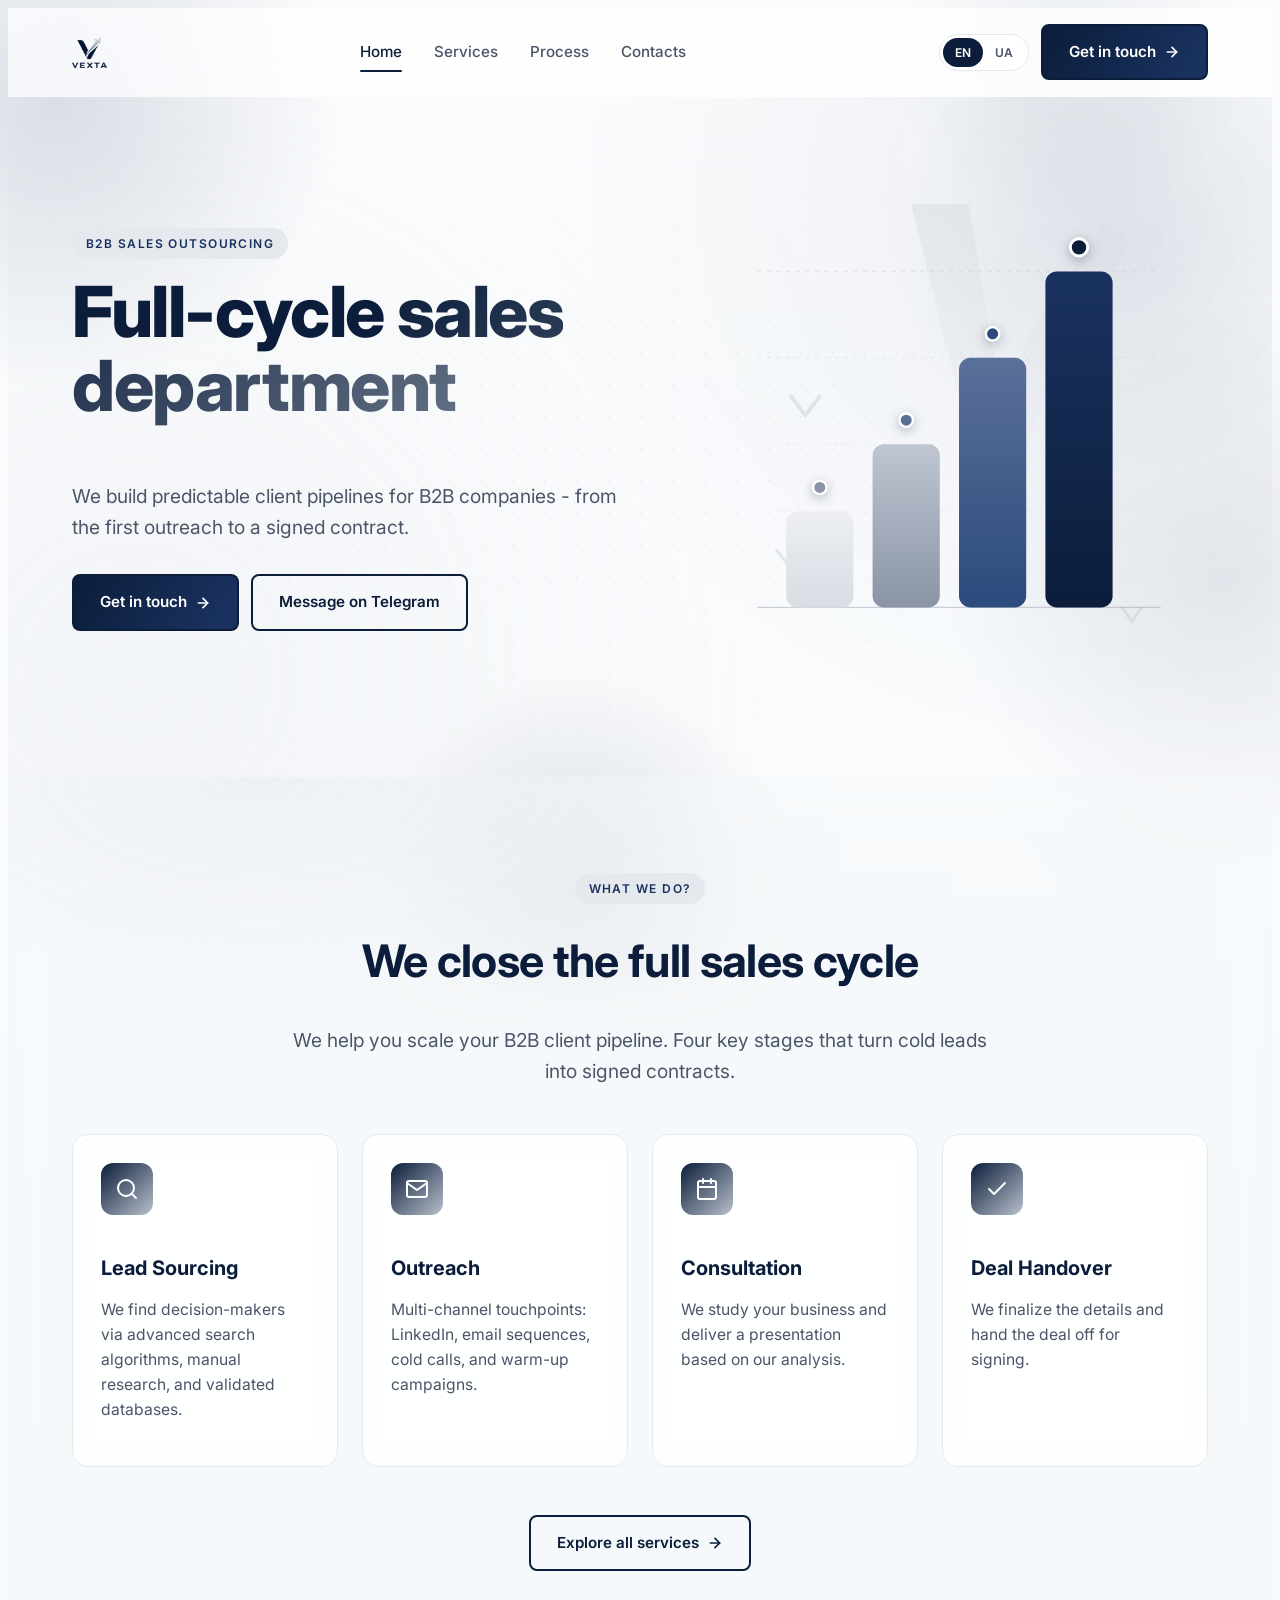
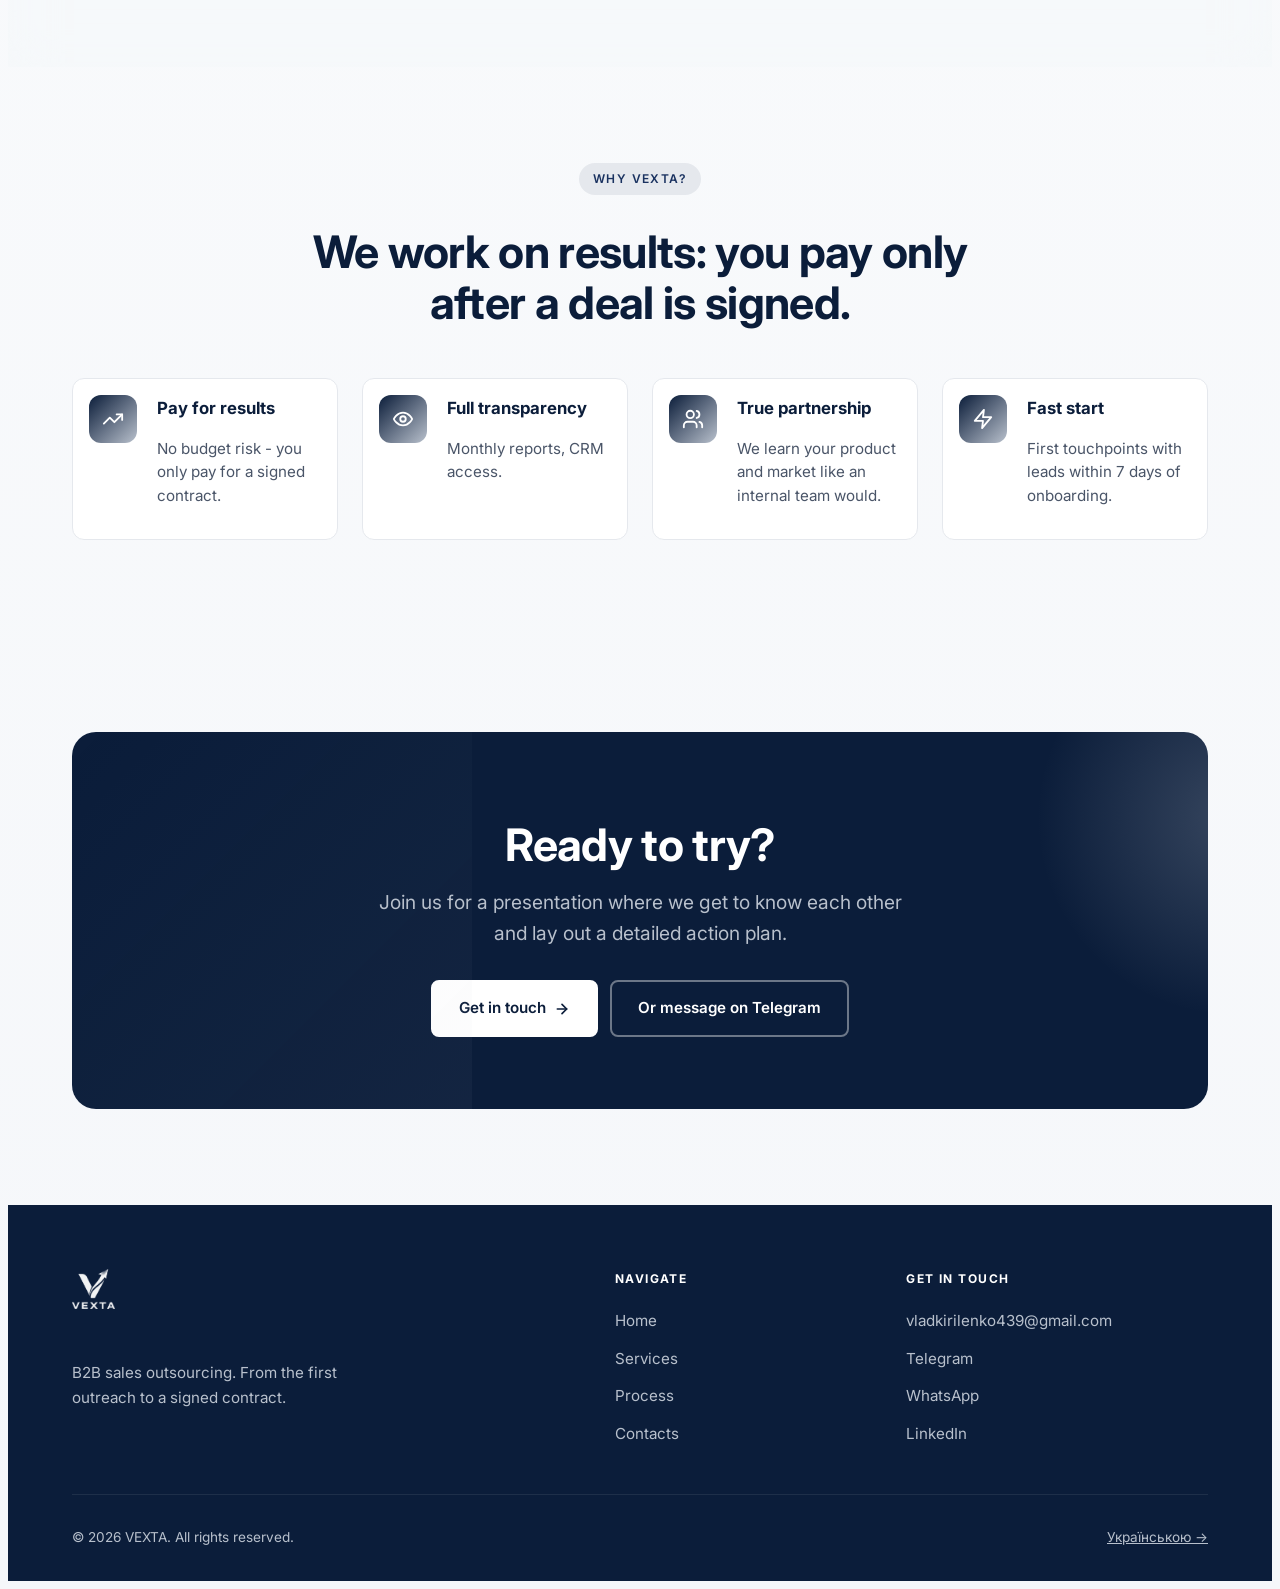
==== index.html @ 106bf2e6 "Add files via upload" ====
<!DOCTYPE html>
<html lang="en">
<head>
<meta charset="UTF-8">
<meta name="viewport" content="width=device-width, initial-scale=1.0">
<title>VEXTA - Full-cycle Sales Department. B2B Lead Generation & Closing.</title>
<meta name="description" content="Full-cycle B2B sales outsourcing: lead sourcing, outreach, closing. We build predictable client pipelines for growing companies.">
<meta name="theme-color" content="#0B1D3A">

<!-- Open Graph -->
<meta property="og:type" content="website">
<meta property="og:site_name" content="VEXTA">
<meta property="og:title" content="VEXTA - Full-cycle Sales Department.">
<meta property="og:description" content="Full-cycle B2B sales outsourcing: lead sourcing, outreach, closing. We build predictable client pipelines for growing companies.">
<meta property="og:url" content="https://vexta.site/">
<meta property="og:image" content="https://vexta.site/assets/images/og/og-home.png">
<meta property="og:locale" content="en_US">
<meta property="og:locale:alternate" content="uk_UA">

<!-- Twitter -->
<meta name="twitter:card" content="summary_large_image">
<meta name="twitter:title" content="VEXTA - Full-cycle Sales Department.">
<meta name="twitter:description" content="Full-cycle B2B sales outsourcing: lead sourcing, outreach, closing.">
<meta name="twitter:image" content="https://vexta.site/assets/images/og/og-home.png">

<!-- Hreflang -->
<link rel="alternate" hreflang="en" href="https://vexta.site/">
<link rel="alternate" hreflang="uk" href="https://vexta.site/ua/">
<link rel="alternate" hreflang="x-default" href="https://vexta.site/">
<link rel="canonical" href="https://vexta.site/">

<!-- Favicon -->
<link rel="icon" type="image/png" href="favicon.png">
<link rel="alternate icon" href="favicon.ico">

<!-- Fonts -->
<link rel="preconnect" href="https://fonts.googleapis.com">
<link rel="preconnect" href="https://fonts.gstatic.com" crossorigin>
<link href="https://fonts.googleapis.com/css2?family=Inter:wght@400;500;600;700;800&display=swap" rel="stylesheet">

<!-- Styles -->
<link rel="stylesheet" href="assets/css/styles.css">

<!-- JSON-LD Organization -->
<script type="application/ld+json">
{
  "@context": "https://schema.org",
  "@type": "Organization",
  "name": "VEXTA",
  "url": "https://vexta.site/",
  "logo": "https://vexta.site/assets/images/logo-400.png",
  "description": "B2B sales outsourcing agency handling the full sales cycle - from lead sourcing to closing.",
  "contactPoint": {
    "@type": "ContactPoint",
    "contactType": "sales",
    "email": "vladkirilenko439@gmail.com",
    "areaServed": "Worldwide",
    "availableLanguage": ["English", "Ukrainian"]
  }
}
</script>
</head>
<body>

<!-- ============ HEADER ============ -->
<header class="site-header">
  <div class="container header-inner">
    <a href="index.html" class="header-logo" aria-label="VEXTA - home">
      <img src="assets/images/logo-400.png" alt="VEXTA" class="site-logo" width="200" height="184">
    </a>

    <nav class="nav-desktop" aria-label="Primary">
      <a href="index.html" class="nav-link active">Home</a>
      <a href="services.html" class="nav-link">Services</a>
      <a href="process.html" class="nav-link">Process</a>
      <a href="contacts.html" class="nav-link">Contacts</a>
    </nav>

    <div class="header-actions">
      <div class="lang-switch" role="group" aria-label="Language">
        <a href="index.html" class="active" hreflang="en">EN</a>
        <a href="ua/index.html" hreflang="uk">UA</a>
      </div>
      <a href="contacts.html" class="btn btn-primary header-cta">
        Get in touch
        <svg width="16" height="16" viewBox="0 0 24 24" fill="none" stroke="currentColor" stroke-width="2.5" stroke-linecap="round" stroke-linejoin="round"><path d="M5 12h14"/><path d="m12 5 7 7-7 7"/></svg>
      </a>
      <button class="btn-menu" aria-label="Toggle menu" aria-expanded="false" aria-controls="mobile-nav">
        <svg width="20" height="20" viewBox="0 0 24 24" fill="none" stroke="currentColor" stroke-width="2.5" stroke-linecap="round" stroke-linejoin="round"><line x1="3" x2="21" y1="6" y2="6"/><line x1="3" x2="21" y1="12" y2="12"/><line x1="3" x2="21" y1="18" y2="18"/></svg>
      </button>
    </div>
  </div>
  <nav class="nav-mobile" id="mobile-nav" aria-label="Mobile">
    <a href="index.html">Home</a>
    <a href="services.html">Services</a>
    <a href="process.html">Process</a>
    <a href="contacts.html">Contacts</a>
    <a href="contacts.html" class="btn btn-primary">Get in touch</a>
  </nav>
</header>

<main>

<!-- ============ HERO ============ -->
<section class="hero">
  <div class="container hero-inner">
    <div class="hero-content fade-up">
      <span class="eyebrow">B2B Sales Outsourcing</span>
      <h1 class="h1" style="margin-top:1rem;">Full-cycle <span class="gradient-text">sales department</span></h1>
      <p class="lead" style="margin-top:1.25rem; max-width:560px;">
        We build predictable client pipelines for B2B companies - from the first outreach to a signed contract.
      </p>
      <div class="hero-buttons">
        <a href="contacts.html" class="btn btn-primary">
          Get in touch
          <svg width="16" height="16" viewBox="0 0 24 24" fill="none" stroke="currentColor" stroke-width="2.5" stroke-linecap="round" stroke-linejoin="round"><path d="M5 12h14"/><path d="m12 5 7 7-7 7"/></svg>
        </a>
        <a href="https://t.me/vlad_vexta" class="btn btn-secondary" target="_blank" rel="noopener">
          Message on Telegram
        </a>
      </div>
    </div>

    <div class="hero-visual fade-up" aria-hidden="true">
      <svg viewBox="0 0 500 500" xmlns="http://www.w3.org/2000/svg" class="hero-chart">
        <defs>
          <linearGradient id="bar1" x1="0" y1="0" x2="0" y2="1">
            <stop offset="0" stop-color="#EDEFF3"/>
            <stop offset="1" stop-color="#D8DCE3"/>
          </linearGradient>
          <linearGradient id="bar2" x1="0" y1="0" x2="0" y2="1">
            <stop offset="0" stop-color="#BFC6D2"/>
            <stop offset="1" stop-color="#8A94A6"/>
          </linearGradient>
          <linearGradient id="bar3" x1="0" y1="0" x2="0" y2="1">
            <stop offset="0" stop-color="#5A7099"/>
            <stop offset="1" stop-color="#2C4A7C"/>
          </linearGradient>
          <linearGradient id="bar4" x1="0" y1="0" x2="0" y2="1">
            <stop offset="0" stop-color="#1A3260"/>
            <stop offset="1" stop-color="#0B1D3A"/>
          </linearGradient>
          <linearGradient id="bgV" x1="0" y1="0" x2="0" y2="1">
            <stop offset="0" stop-color="#D8DCE3" stop-opacity="0.5"/>
            <stop offset="1" stop-color="#E5E8ED" stop-opacity="0.05"/>
          </linearGradient>
        </defs>

        <!-- Subtle huge V watermark in background -->
        <path class="hero-bg-v"
              d="M 200,20 L 260,20 L 310,320 L 280,340 Z
                 M 280,340 L 310,320 L 350,180 L 320,160 Z
                 M 320,160 L 350,180 L 430,60 L 400,40 Z"
              fill="url(#bgV)"/>

        <!-- Floating small V chevrons -->
        <g class="hero-chevrons">
          <path class="hc" d="M75 220 L90 240 L105 220" stroke="#B8C0CC" stroke-width="4" fill="none" stroke-linecap="round" stroke-linejoin="round" opacity="0.35"/>
          <path class="hc" d="M60 380 L75 400 L90 380" stroke="#B8C0CC" stroke-width="3" fill="none" stroke-linecap="round" stroke-linejoin="round" opacity="0.3"/>
          <path class="hc" d="M420 440 L430 455 L440 440" stroke="#B8C0CC" stroke-width="3" fill="none" stroke-linecap="round" stroke-linejoin="round" opacity="0.3"/>
        </g>

        <!-- Faint horizontal grid lines (professional chart feel) -->
        <g class="chart-grid">
          <line class="grid-line g-1" x1="40" y1="90"  x2="460" y2="90"  stroke="#B8C0CC" stroke-width="1" stroke-dasharray="4 6" opacity="0.35"/>
          <line class="grid-line g-2" x1="40" y1="180" x2="460" y2="180" stroke="#B8C0CC" stroke-width="1" stroke-dasharray="4 6" opacity="0.28"/>
          <line class="grid-line g-3" x1="40" y1="270" x2="460" y2="270" stroke="#B8C0CC" stroke-width="1" stroke-dasharray="4 6" opacity="0.22"/>
          <line class="grid-line g-4" x1="40" y1="340" x2="460" y2="340" stroke="#B8C0CC" stroke-width="1" stroke-dasharray="4 6" opacity="0.18"/>
          <line class="grid-line g-5" x1="40" y1="440" x2="460" y2="440" stroke="#8A94A6" stroke-width="1.5" opacity="0.4"/>
        </g>

        <!-- Bars: gradient light→dark, staircase animation -->
        <g class="hero-bars">
          <rect class="bar bar-1" x="70"  y="340" width="70" height="100" rx="12" fill="url(#bar1)"/>
          <rect class="bar bar-2" x="160" y="270" width="70" height="170" rx="12" fill="url(#bar2)"/>
          <rect class="bar bar-3" x="250" y="180" width="70" height="260" rx="12" fill="url(#bar3)"/>
          <rect class="bar bar-4" x="340" y="90"  width="70" height="350" rx="12" fill="url(#bar4)"/>
        </g>

        <!-- Data point dots floating above each bar -->
        <g class="chart-dots">
          <circle class="chart-dot dot-1" cx="105" cy="315" r="7" fill="#8A94A6" stroke="#FFFFFF" stroke-width="2.5"/>
          <circle class="chart-dot dot-2" cx="195" cy="245" r="7" fill="#5A7099" stroke="#FFFFFF" stroke-width="2.5"/>
          <circle class="chart-dot dot-3" cx="285" cy="155" r="7" fill="#2C4A7C" stroke="#FFFFFF" stroke-width="2.5"/>
          <circle class="chart-dot dot-4" cx="375" cy="65"  r="9" fill="#0B1D3A" stroke="#FFFFFF" stroke-width="3"/>
        </g>

        <!-- Sparkle particles continuously rising from around the peak -->
        <g class="chart-sparkles">
          <circle class="sparkle sp-1" cx="335" cy="80" r="2.5" fill="#0B1D3A"/>
          <circle class="sparkle sp-2" cx="410" cy="75" r="2"   fill="#8A94A6"/>
          <circle class="sparkle sp-3" cx="360" cy="90" r="3"   fill="#2C4A7C"/>
          <circle class="sparkle sp-4" cx="395" cy="85" r="2.5" fill="#1A3260"/>
          <circle class="sparkle sp-5" cx="425" cy="95" r="2"   fill="#5A7099"/>
        </g>
      </svg>
    </div>
  </div>
</section>

<!-- ============ WHAT WE DO ============ -->
<section class="section section-bg-gray" id="services">
  <div class="floating-v-set" aria-hidden="true">
    <span class="fv"><svg viewBox="0 0 24 24" fill="none" stroke="currentColor" stroke-width="2.2" stroke-linecap="round" stroke-linejoin="round"><path d="M6 9l6 6 6-6"/></svg></span>
    <span class="fv"><svg viewBox="0 0 24 24" fill="none" stroke="currentColor" stroke-width="2.2" stroke-linecap="round" stroke-linejoin="round"><path d="M6 9l6 6 6-6"/></svg></span>
    <span class="fv"><svg viewBox="0 0 24 24" fill="none" stroke="currentColor" stroke-width="2.2" stroke-linecap="round" stroke-linejoin="round"><path d="M6 9l6 6 6-6"/></svg></span>
    <span class="fv"><svg viewBox="0 0 24 24" fill="none" stroke="currentColor" stroke-width="2.2" stroke-linecap="round" stroke-linejoin="round"><path d="M6 9l6 6 6-6"/></svg></span>
    <span class="fv"><svg viewBox="0 0 24 24" fill="none" stroke="currentColor" stroke-width="2.2" stroke-linecap="round" stroke-linejoin="round"><path d="M6 9l6 6 6-6"/></svg></span>
  </div>
    <div class="container">
    <div class="section-head fade-up">
      <span class="eyebrow">What we do?</span>
      <h2 class="h2" style="margin-top:1rem;">We close the full sales cycle</h2>
      <p class="lead">We help you scale your B2B client pipeline. Four key stages that turn cold leads into signed contracts.</p>
    </div>

    <div class="grid grid-4">
      <div class="card fade-up">
        <div class="card-icon">
          <svg viewBox="0 0 24 24" fill="none" stroke="currentColor" stroke-width="2" stroke-linecap="round" stroke-linejoin="round"><circle cx="11" cy="11" r="8"/><path d="m21 21-4.3-4.3"/></svg>
        </div>
        <h3 class="card-title">Lead Sourcing</h3>
        <p class="card-body">We find decision-makers via advanced search algorithms, manual research, and validated databases.</p>
      </div>
      <div class="card fade-up">
        <div class="card-icon">
          <svg viewBox="0 0 24 24" fill="none" stroke="currentColor" stroke-width="2" stroke-linecap="round" stroke-linejoin="round"><path d="M4 4h16c1.1 0 2 .9 2 2v12c0 1.1-.9 2-2 2H4c-1.1 0-2-.9-2-2V6c0-1.1.9-2 2-2z"/><polyline points="22,6 12,13 2,6"/></svg>
        </div>
        <h3 class="card-title">Outreach</h3>
        <p class="card-body">Multi-channel touchpoints: LinkedIn, email sequences, cold calls, and warm-up campaigns.</p>
      </div>
      <div class="card fade-up">
        <div class="card-icon">
          <svg viewBox="0 0 24 24" fill="none" stroke="currentColor" stroke-width="2" stroke-linecap="round" stroke-linejoin="round"><path d="M8 2v4"/><path d="M16 2v4"/><rect width="18" height="18" x="3" y="4" rx="2"/><path d="M3 10h18"/></svg>
        </div>
        <h3 class="card-title">Consultation</h3>
        <p class="card-body">We study your business and deliver a presentation based on our analysis.</p>
      </div>
      <div class="card fade-up">
        <div class="card-icon">
          <svg viewBox="0 0 24 24" fill="none" stroke="currentColor" stroke-width="2" stroke-linecap="round" stroke-linejoin="round"><path d="M20 6 9 17l-5-5"/></svg>
        </div>
        <h3 class="card-title">Deal Handover</h3>
        <p class="card-body">We finalize the details and hand the deal off for signing.</p>
      </div>
    </div>

    <div style="text-align:center; margin-top:3rem;" class="fade-up">
      <a href="services.html" class="btn btn-secondary">
        Explore all services
        <svg width="16" height="16" viewBox="0 0 24 24" fill="none" stroke="currentColor" stroke-width="2.5" stroke-linecap="round" stroke-linejoin="round"><path d="M5 12h14"/><path d="m12 5 7 7-7 7"/></svg>
      </a>
    </div>
  </div>
</section>

<!-- ============ WHY VEXTA ============ -->
<section class="section">
    <div class="container">
    <div class="section-head fade-up">
      <span class="eyebrow">Why VEXTA?</span>
      <h2 class="h2" style="margin-top:1rem;">We work on results: you pay only after a deal is signed.</h2>
    </div>

    <div class="grid grid-4">
      <div class="value-item fade-up">
        <div class="value-icon">
          <svg viewBox="0 0 24 24" fill="none" stroke="currentColor" stroke-width="2" stroke-linecap="round" stroke-linejoin="round"><polyline points="22 7 13.5 15.5 8.5 10.5 2 17"/><polyline points="16 7 22 7 22 13"/></svg>
        </div>
        <div>
          <div class="value-title">Pay for results</div>
          <p class="value-body">No budget risk - you only pay for a signed contract.</p>
        </div>
      </div>
      <div class="value-item fade-up">
        <div class="value-icon">
          <svg viewBox="0 0 24 24" fill="none" stroke="currentColor" stroke-width="2" stroke-linecap="round" stroke-linejoin="round"><path d="M2 12s3-7 10-7 10 7 10 7-3 7-10 7-10-7-10-7Z"/><circle cx="12" cy="12" r="3"/></svg>
        </div>
        <div>
          <div class="value-title">Full transparency</div>
          <p class="value-body">Monthly reports, CRM access.</p>
        </div>
      </div>
      <div class="value-item fade-up">
        <div class="value-icon">
          <svg viewBox="0 0 24 24" fill="none" stroke="currentColor" stroke-width="2" stroke-linecap="round" stroke-linejoin="round"><path d="M16 21v-2a4 4 0 0 0-4-4H6a4 4 0 0 0-4 4v2"/><circle cx="9" cy="7" r="4"/><path d="M22 21v-2a4 4 0 0 0-3-3.87"/><path d="M16 3.13a4 4 0 0 1 0 7.75"/></svg>
        </div>
        <div>
          <div class="value-title">True partnership</div>
          <p class="value-body">We learn your product and market like an internal team would.</p>
        </div>
      </div>
      <div class="value-item fade-up">
        <div class="value-icon">
          <svg viewBox="0 0 24 24" fill="none" stroke="currentColor" stroke-width="2" stroke-linecap="round" stroke-linejoin="round"><polygon points="13 2 3 14 12 14 11 22 21 10 12 10 13 2"/></svg>
        </div>
        <div>
          <div class="value-title">Fast start</div>
          <p class="value-body">First touchpoints with leads within 7 days of onboarding.</p>
        </div>
      </div>
    </div>
  </div>
</section>

<!-- ============ TESTIMONIALS (hidden until real ones) ============ -->
<!-- TODO: add real testimonials -->
<section class="section" data-hidden="true">
  <div class="container">
    <div class="section-head fade-up">
      <span class="eyebrow">Testimonials</span>
      <h2 class="h2" style="margin-top:1rem;">What our clients say.</h2>
    </div>
    <div class="grid grid-3">
      <div class="testimonial-card fade-up">
        <p class="testimonial-quote">"Placeholder testimonial 1."</p>
        <div class="testimonial-author">
          <div class="testimonial-avatar">CJ</div>
          <div>
            <div class="testimonial-name">Client Name</div>
            <div class="testimonial-role">Role, Company</div>
          </div>
        </div>
      </div>
      <div class="testimonial-card fade-up">
        <p class="testimonial-quote">"Placeholder testimonial 2."</p>
        <div class="testimonial-author">
          <div class="testimonial-avatar">CN</div>
          <div>
            <div class="testimonial-name">Client Name</div>
            <div class="testimonial-role">Role, Company</div>
          </div>
        </div>
      </div>
      <div class="testimonial-card fade-up">
        <p class="testimonial-quote">"Placeholder testimonial 3."</p>
        <div class="testimonial-author">
          <div class="testimonial-avatar">CL</div>
          <div>
            <div class="testimonial-name">Client Name</div>
            <div class="testimonial-role">Role, Company</div>
          </div>
        </div>
      </div>
    </div>
  </div>
</section>

<!-- ============ FINAL CTA ============ -->
<section class="section" id="contact">
  <div class="container">
    <div class="final-cta fade-up">
      <h2 class="h2" style="margin-top:1rem;">Ready to try?</h2>
      <p class="lead">Join us for a presentation where we get to know each other and lay out a detailed action plan.</p>
      <div class="final-cta-buttons">
        <a href="contacts.html" class="btn btn-light">
          Get in touch
          <svg width="16" height="16" viewBox="0 0 24 24" fill="none" stroke="currentColor" stroke-width="2.5" stroke-linecap="round" stroke-linejoin="round"><path d="M5 12h14"/><path d="m12 5 7 7-7 7"/></svg>
        </a>
        <a href="https://t.me/vlad_vexta" class="btn btn-outline-light" target="_blank" rel="noopener">
          Or message on Telegram
        </a>
      </div>
    </div>
  </div>
</section>

</main>

<!-- ============ FOOTER ============ -->
<footer class="site-footer">
  <div class="container">
    <div class="footer-grid">
      <div>
        <a href="index.html" class="footer-logo" aria-label="VEXTA">
          <img src="assets/images/logo-400.png" alt="VEXTA" class="site-logo site-logo-light" width="200" height="184">
        </a>
        <p class="footer-tagline">B2B sales outsourcing. From the first outreach to a signed contract.</p>
      </div>
      <div>
        <div class="footer-title">Navigate</div>
        <ul class="footer-nav">
          <li><a href="index.html">Home</a></li>
          <li><a href="services.html">Services</a></li>
          <li><a href="process.html">Process</a></li>
          <li><a href="contacts.html">Contacts</a></li>
        </ul>
      </div>
      <div>
        <div class="footer-title">Get in touch</div>
        <ul class="footer-nav">
          <li><a href="mailto:vladkirilenko439@gmail.com">vladkirilenko439@gmail.com</a></li>
          <li><a href="https://t.me/vlad_vexta" target="_blank" rel="noopener">Telegram</a></li>
          <li><a href="https://wa.me/380971108394" target="_blank" rel="noopener">WhatsApp</a></li>
          <li><a href="https://linkedin.com/company/vexta-b2b" target="_blank" rel="noopener">LinkedIn</a></li>
        </ul>
      </div>
    </div>
    <div class="footer-bottom">
      <div>© <span data-year>2026</span> VEXTA. All rights reserved.</div>
      <div><a href="ua/index.html" style="color:inherit;">Українською →</a></div>
    </div>
  </div>
</footer>

<script src="assets/js/main.js" defer></script>
</body>
</html>
---- assets/css/styles.css ----
/* =========================================================
   VEXTA · Design System
   ========================================================= */

:root {
  --color-navy-900: #0B1D3A;
  --color-navy-700: #1A3260;
  --color-navy-500: #2C4A7C;
  --color-silver-400: #B8C0CC;
  --color-silver-200: #E5E8ED;
  --color-white: #FFFFFF;
  --color-black: #0A0A0A;
  --color-gray-600: #4A5568;
  --color-gray-500: #718096;
  --color-gray-100: #F5F7FA;
  --color-gray-50:  #FAFBFC;

  --gradient-accent: linear-gradient(135deg, #0B1D3A 0%, #B8C0CC 100%);
  --gradient-hero:   radial-gradient(circle at 80% 20%, rgba(184,192,204,0.35) 0%, rgba(11,29,58,0) 55%),
                     radial-gradient(circle at 10% 90%, rgba(11,29,58,0.10) 0%, rgba(11,29,58,0) 60%);

  --shadow-sm:  0 2px 8px rgba(11, 29, 58, 0.04);
  --shadow-md:  0 4px 24px rgba(11, 29, 58, 0.06);
  --shadow-lg:  0 12px 40px rgba(11, 29, 58, 0.10);
  --shadow-xl:  0 24px 60px rgba(11, 29, 58, 0.14);

  --radius-sm: 8px;
  --radius-md: 12px;
  --radius-lg: 16px;
  --radius-xl: 24px;
  --radius-full: 9999px;

  --transition-fast: 150ms cubic-bezier(0.4, 0, 0.2, 1);
  --transition-base: 250ms cubic-bezier(0.4, 0, 0.2, 1);
  --transition-slow: 400ms cubic-bezier(0.4, 0, 0.2, 1);
}

/* =========================================================
   Base
   ========================================================= */

* { box-sizing: border-box; }

html {
  scroll-behavior: smooth;
  -webkit-text-size-adjust: 100%;
}

body {
  font-family: 'Inter', -apple-system, BlinkMacSystemFont, 'Segoe UI', sans-serif;
  font-weight: 400;
  color: var(--color-black);
  background: var(--color-white);
  line-height: 1.6;
  -webkit-font-smoothing: antialiased;
  -moz-osx-font-smoothing: grayscale;
  overflow-x: hidden;
}

::selection {
  background: var(--color-navy-900);
  color: var(--color-white);
}

/* =========================================================
   Typography
   ========================================================= */

.h1 {
  font-size: clamp(2.25rem, 5.5vw, 4.5rem);
  font-weight: 800;
  line-height: 1.05;
  letter-spacing: -0.02em;
  color: var(--color-navy-900);
}

.h2 {
  font-size: clamp(1.75rem, 3.5vw, 3rem);
  font-weight: 700;
  line-height: 1.15;
  letter-spacing: -0.015em;
  color: var(--color-navy-900);
}

.h3 {
  font-size: clamp(1.25rem, 2vw, 1.75rem);
  font-weight: 600;
  line-height: 1.3;
  letter-spacing: -0.01em;
  color: var(--color-navy-900);
}

.eyebrow {
  display: inline-block;
  font-size: 0.75rem;
  font-weight: 600;
  letter-spacing: 0.12em;
  text-transform: uppercase;
  color: var(--color-navy-700);
  padding: 6px 14px;
  background: var(--color-silver-200);
  border-radius: var(--radius-full);
}

.lead {
  font-size: clamp(1.05rem, 1.5vw, 1.25rem);
  line-height: 1.6;
  color: var(--color-gray-600);
}

.gradient-text {
  background: var(--gradient-accent);
  -webkit-background-clip: text;
  background-clip: text;
  -webkit-text-fill-color: transparent;
}

/* =========================================================
   Layout
   ========================================================= */

.container {
  width: 100%;
  max-width: 1200px;
  margin-inline: auto;
  padding-inline: 1.25rem;
}

@media (min-width: 768px) {
  .container { padding-inline: 2rem; }
}

.section {
  padding-block: clamp(3.5rem, 8vw, 6rem);
}

.section-bg-gray { background: var(--color-gray-100); }
.section-bg-navy {
  background: var(--color-navy-900);
  color: var(--color-white);
}
.section-bg-navy .h2,
.section-bg-navy .h3 { color: var(--color-white); }
.section-bg-navy .lead { color: var(--color-silver-400); }

/* =========================================================
   Buttons
   ========================================================= */

.btn {
  display: inline-flex;
  align-items: center;
  justify-content: center;
  gap: 0.5rem;
  padding: 14px 26px;
  font-size: 0.95rem;
  font-weight: 600;
  border-radius: var(--radius-sm);
  border: 2px solid transparent;
  cursor: pointer;
  transition: all var(--transition-base);
  text-decoration: none;
  min-height: 48px;
  white-space: nowrap;
}

.btn svg { transition: transform var(--transition-base); }
.btn:hover svg { transform: translateX(3px); }

.btn-primary {
  background: var(--color-navy-900);
  color: var(--color-white);
  border-color: var(--color-navy-900);
}
.btn-primary:hover {
  background: var(--color-navy-700);
  border-color: var(--color-navy-700);
  transform: translateY(-2px);
  box-shadow: var(--shadow-lg);
}

.btn-secondary {
  background: transparent;
  color: var(--color-navy-900);
  border-color: var(--color-navy-900);
}
.btn-secondary:hover {
  background: var(--color-navy-900);
  color: var(--color-white);
  transform: translateY(-2px);
}

.btn-light {
  background: var(--color-white);
  color: var(--color-navy-900);
  border-color: var(--color-white);
}
.btn-light:hover {
  background: var(--color-silver-200);
  border-color: var(--color-silver-200);
  transform: translateY(-2px);
}

.btn-outline-light {
  background: transparent;
  color: var(--color-white);
  border-color: rgba(255,255,255,0.4);
}
.btn-outline-light:hover {
  background: var(--color-white);
  color: var(--color-navy-900);
  border-color: var(--color-white);
}

/* =========================================================
   Header
   ========================================================= */

.site-header {
  position: sticky;
  top: 0;
  z-index: 50;
  background: rgba(255,255,255,0.85);
  backdrop-filter: saturate(180%) blur(12px);
  -webkit-backdrop-filter: saturate(180%) blur(12px);
  border-bottom: 1px solid transparent;
  transition: border-color var(--transition-base), box-shadow var(--transition-base);
}

.site-header.scrolled {
  border-bottom-color: var(--color-silver-200);
  box-shadow: var(--shadow-sm);
}

.header-inner {
  display: flex;
  align-items: center;
  justify-content: space-between;
  gap: 1.5rem;
  padding-block: 1rem;
}

.header-logo img { height: 32px; width: auto; display: block; }

.nav-desktop {
  display: none;
  gap: 2rem;
  align-items: center;
}
@media (min-width: 1024px) {
  .nav-desktop { display: flex; }
}

.nav-link {
  font-size: 0.95rem;
  font-weight: 500;
  color: var(--color-gray-600);
  text-decoration: none;
  transition: color var(--transition-fast);
  position: relative;
  padding-block: 0.25rem;
}
.nav-link:hover, .nav-link.active {
  color: var(--color-navy-900);
}
.nav-link.active::after {
  content: '';
  position: absolute;
  left: 0; right: 0; bottom: -4px;
  height: 2px;
  background: var(--color-navy-900);
  border-radius: 2px;
}

.header-actions {
  display: flex;
  align-items: center;
  gap: 0.75rem;
}

.lang-switch {
  display: inline-flex;
  border: 1px solid var(--color-silver-200);
  border-radius: var(--radius-full);
  padding: 3px;
  font-size: 0.75rem;
  font-weight: 600;
  background: var(--color-white);
}
.lang-switch a {
  padding: 5px 12px;
  border-radius: var(--radius-full);
  text-decoration: none;
  color: var(--color-gray-600);
  transition: all var(--transition-fast);
}
.lang-switch a.active {
  background: var(--color-navy-900);
  color: var(--color-white);
}

.header-cta { display: none; }
@media (min-width: 1024px) { .header-cta { display: inline-flex; } }

.btn-menu {
  display: inline-flex;
  align-items: center;
  justify-content: center;
  width: 44px;
  height: 44px;
  border-radius: var(--radius-sm);
  border: 1px solid var(--color-silver-200);
  background: var(--color-white);
  cursor: pointer;
}
@media (min-width: 1024px) { .btn-menu { display: none; } }

.nav-mobile {
  display: none;
  padding: 1rem 1.25rem 1.5rem;
  border-top: 1px solid var(--color-silver-200);
  background: var(--color-white);
}
.nav-mobile.open { display: block; }
.nav-mobile a {
  display: block;
  padding: 0.75rem 0;
  font-size: 1rem;
  font-weight: 500;
  color: var(--color-navy-900);
  text-decoration: none;
  border-bottom: 1px solid var(--color-silver-200);
}
.nav-mobile a:last-of-type { border-bottom: 0; }
.nav-mobile .btn {
  margin-top: 1rem;
  width: 100%;
  justify-content: center;
  border-bottom: 0 !important;
}
/* Override generic .nav-mobile a color for button variants */
.nav-mobile .btn.btn-primary {
  color: var(--color-white);
  border-color: transparent;
}
.nav-mobile .btn.btn-secondary {
  color: var(--color-navy-900);
}

/* =========================================================
   Hero
   ========================================================= */

.hero {
  position: relative;
  padding: clamp(3rem, 8vw, 5.5rem) 0 clamp(3.5rem, 9vw, 6.5rem);
  overflow: hidden;
  background: var(--color-white);
}

.hero::before {
  content: '';
  position: absolute;
  inset: 0;
  background: var(--gradient-hero);
  pointer-events: none;
}

.hero-inner {
  position: relative;
  display: grid;
  gap: 3rem;
  align-items: center;
}
@media (min-width: 1024px) {
  .hero-inner { grid-template-columns: 1.15fr 1fr; gap: 4rem; }
}

.hero-visual {
  position: relative;
  aspect-ratio: 1 / 1;
  max-width: 480px;
  margin-inline: auto;
  width: 100%;
}

.hero-visual svg { width: 100%; height: 100%; }

.hero-buttons {
  display: flex;
  flex-wrap: wrap;
  gap: 0.75rem;
  margin-top: 2rem;
}

.hero-trust {
  display: flex;
  gap: 2rem;
  margin-top: 2.5rem;
  padding-top: 1.5rem;
  border-top: 1px solid var(--color-silver-200);
  flex-wrap: wrap;
}
.hero-trust-item {
  font-size: 0.85rem;
  color: var(--color-gray-600);
  display: flex;
  align-items: center;
  gap: 0.5rem;
}
.hero-trust-item strong {
  font-size: 1.35rem;
  font-weight: 700;
  color: var(--color-navy-900);
  display: block;
  line-height: 1;
}

/* =========================================================
   Cards
   ========================================================= */

.card {
  background: var(--color-white);
  border: 1px solid var(--color-silver-200);
  border-radius: var(--radius-lg);
  padding: 1.75rem;
  transition: all var(--transition-base);
  height: 100%;
}
.card:hover {
  transform: translateY(-4px);
  box-shadow: var(--shadow-lg);
  border-color: transparent;
}

.card-icon {
  display: inline-flex;
  align-items: center;
  justify-content: center;
  width: 52px;
  height: 52px;
  border-radius: var(--radius-md);
  background: var(--gradient-accent);
  color: var(--color-white);
  margin-bottom: 1.25rem;
}
.card-icon svg { width: 24px; height: 24px; }

.card-title {
  font-size: 1.25rem;
  font-weight: 700;
  color: var(--color-navy-900);
  margin-bottom: 0.5rem;
  line-height: 1.3;
}

.card-body {
  color: var(--color-gray-600);
  font-size: 0.98rem;
  line-height: 1.6;
}

.card-list {
  list-style: none;
  padding: 0;
  margin: 1rem 0 0;
  display: flex;
  flex-direction: column;
  gap: 0.55rem;
}
.card-list li {
  position: relative;
  padding-left: 1.5rem;
  font-size: 0.95rem;
  color: var(--color-gray-600);
  line-height: 1.5;
}
.card-list li::before {
  content: '';
  position: absolute;
  left: 0; top: 0.55rem;
  width: 6px; height: 6px;
  border-radius: 50%;
  background: var(--gradient-accent);
}

.grid {
  display: grid;
  gap: 1.5rem;
}
.grid-2 { grid-template-columns: repeat(auto-fit, minmax(280px, 1fr)); }
@media (min-width: 768px) {
  .grid-3 { grid-template-columns: repeat(3, 1fr); }
  .grid-4 { grid-template-columns: repeat(2, 1fr); }
}
@media (min-width: 1024px) {
  .grid-4 { grid-template-columns: repeat(4, 1fr); }
}

/* =========================================================
   Section header
   ========================================================= */

.section-head {
  text-align: center;
  max-width: 720px;
  margin: 0 auto 3rem;
}
.section-head .eyebrow { margin-bottom: 1rem; }
.section-head .lead { margin-top: 1rem; }
.section-head-left {
  text-align: left;
  max-width: 720px;
  margin: 0 0 3rem;
}

/* =========================================================
   Timeline (Process)
   ========================================================= */

.timeline {
  position: relative;
  max-width: 800px;
  margin: 0 auto;
  padding-left: 2rem;
}
.timeline::before {
  content: '';
  position: absolute;
  left: 15px;
  top: 12px;
  bottom: 12px;
  width: 2px;
  background: linear-gradient(180deg, var(--color-navy-900), var(--color-silver-400));
  border-radius: 2px;
}

.timeline-item {
  position: relative;
  padding-bottom: 3rem;
}
.timeline-item:last-child { padding-bottom: 0; }

.timeline-marker {
  position: absolute;
  left: -2rem;
  top: 0;
  width: 32px;
  height: 32px;
  border-radius: 50%;
  background: var(--color-white);
  border: 2px solid var(--color-navy-900);
  display: flex;
  align-items: center;
  justify-content: center;
  font-size: 0.85rem;
  font-weight: 700;
  color: var(--color-navy-900);
  z-index: 1;
}

.timeline-content {
  background: var(--color-white);
  border: 1px solid var(--color-silver-200);
  border-radius: var(--radius-lg);
  padding: 1.5rem 1.75rem;
  margin-left: 1rem;
  transition: all var(--transition-base);
}
.timeline-content:hover {
  box-shadow: var(--shadow-md);
  border-color: transparent;
}
.timeline-step {
  font-size: 0.75rem;
  font-weight: 600;
  letter-spacing: 0.1em;
  color: var(--color-navy-700);
  text-transform: uppercase;
}
.timeline-title {
  font-size: 1.35rem;
  font-weight: 700;
  color: var(--color-navy-900);
  margin: 0.35rem 0 0.75rem;
  line-height: 1.3;
}
.timeline-body {
  color: var(--color-gray-600);
  line-height: 1.6;
}

/* =========================================================
   Values / Team
   ========================================================= */

.value-item {
  display: flex;
  gap: 1.25rem;
  padding: 1.5rem;
  border-radius: var(--radius-lg);
  background: var(--color-white);
  border: 1px solid var(--color-silver-200);
  transition: all var(--transition-base);
}
.value-item:hover {
  transform: translateY(-3px);
  box-shadow: var(--shadow-md);
  border-color: transparent;
}
.value-icon {
  flex-shrink: 0;
  width: 48px;
  height: 48px;
  border-radius: var(--radius-md);
  background: var(--gradient-accent);
  color: var(--color-white);
  display: flex;
  align-items: center;
  justify-content: center;
}
.value-icon svg { width: 22px; height: 22px; }
.value-title {
  font-size: 1.1rem;
  font-weight: 700;
  color: var(--color-navy-900);
  margin-bottom: 0.4rem;
}
.value-body {
  color: var(--color-gray-600);
  font-size: 0.95rem;
  line-height: 1.55;
}

.team-card {
  text-align: center;
  padding: 2.5rem 1.75rem;
  background: var(--color-white);
  border: 1px solid var(--color-silver-200);
  border-radius: var(--radius-lg);
  transition: all var(--transition-base);
}
.team-card:hover {
  transform: translateY(-4px);
  box-shadow: var(--shadow-lg);
}
.team-avatar {
  width: 120px;
  height: 120px;
  border-radius: 50%;
  margin: 0 auto 1.25rem;
  background: var(--gradient-accent);
  display: flex;
  align-items: center;
  justify-content: center;
  color: var(--color-white);
  font-size: 2.5rem;
  font-weight: 700;
  font-family: 'Inter', sans-serif;
  letter-spacing: -0.02em;
}
.team-name {
  font-size: 1.25rem;
  font-weight: 700;
  color: var(--color-navy-900);
  margin-bottom: 0.35rem;
}
.team-role {
  color: var(--color-gray-600);
  font-size: 0.95rem;
}

/* =========================================================
   Big service block
   ========================================================= */

.service-block {
  display: grid;
  gap: 2rem;
  padding: 2.25rem;
  background: var(--color-white);
  border: 1px solid var(--color-silver-200);
  border-radius: var(--radius-xl);
  transition: all var(--transition-base);
}
.service-block:hover {
  box-shadow: var(--shadow-lg);
  border-color: transparent;
}
@media (min-width: 768px) {
  .service-block { grid-template-columns: 1fr 1.5fr; padding: 2.75rem; gap: 3rem; align-items: start; }
}

.service-num {
  font-size: 3.5rem;
  font-weight: 800;
  line-height: 1;
  background: var(--gradient-accent);
  -webkit-background-clip: text;
  background-clip: text;
  -webkit-text-fill-color: transparent;
  margin-bottom: 1rem;
}

.service-title {
  font-size: 1.5rem;
  font-weight: 700;
  color: var(--color-navy-900);
  margin-bottom: 0.75rem;
  line-height: 1.25;
}
.service-desc {
  color: var(--color-gray-600);
  font-size: 1rem;
  line-height: 1.6;
}

/* "What we don't do" */
.no-list {
  display: grid;
  gap: 0.75rem;
  grid-template-columns: repeat(auto-fit, minmax(240px, 1fr));
}
.no-item {
  display: flex;
  align-items: center;
  gap: 0.75rem;
  padding: 1rem 1.25rem;
  background: var(--color-white);
  border: 1px solid var(--color-silver-200);
  border-radius: var(--radius-md);
  color: var(--color-gray-600);
  font-weight: 500;
}
.no-item svg {
  flex-shrink: 0;
  width: 20px;
  height: 20px;
  color: #C53030;
}

/* =========================================================
   Form
   ========================================================= */

.form-card {
  background: var(--color-white);
  border: 1px solid var(--color-silver-200);
  border-radius: var(--radius-xl);
  padding: 2rem;
  box-shadow: var(--shadow-md);
}
@media (min-width: 768px) { .form-card { padding: 2.5rem; } }

.form-group { margin-bottom: 1.25rem; }
.form-label {
  display: block;
  font-size: 0.9rem;
  font-weight: 600;
  color: var(--color-navy-900);
  margin-bottom: 0.4rem;
}
.form-label .req { color: #C53030; }

.form-input,
.form-textarea {
  width: 100%;
  padding: 12px 16px;
  font-size: 1rem;
  font-family: inherit;
  color: var(--color-black);
  background: var(--color-gray-50);
  border: 1.5px solid var(--color-silver-200);
  border-radius: var(--radius-sm);
  transition: all var(--transition-fast);
  outline: none;
}
.form-input:focus,
.form-textarea:focus {
  background: var(--color-white);
  border-color: var(--color-navy-900);
  box-shadow: 0 0 0 3px rgba(11,29,58,0.08);
}
.form-textarea {
  min-height: 120px;
  resize: vertical;
}
.form-error {
  display: none;
  font-size: 0.82rem;
  color: #C53030;
  margin-top: 0.35rem;
}
.form-group.error .form-input,
.form-group.error .form-textarea { border-color: #C53030; }
.form-group.error .form-error { display: block; }

.form-submit { width: 100%; margin-top: 0.5rem; }

/* =========================================================
   Contact list
   ========================================================= */

.contact-list {
  list-style: none;
  padding: 0;
  margin: 0;
  display: flex;
  flex-direction: column;
  gap: 1rem;
}
.contact-item {
  display: flex;
  align-items: center;
  gap: 1rem;
  padding: 1.25rem 1.5rem;
  background: var(--color-white);
  border: 1px solid var(--color-silver-200);
  border-radius: var(--radius-md);
  text-decoration: none;
  transition: all var(--transition-base);
}
.contact-item:hover {
  transform: translateX(4px);
  border-color: var(--color-navy-900);
  box-shadow: var(--shadow-sm);
}
.contact-icon {
  flex-shrink: 0;
  width: 44px;
  height: 44px;
  border-radius: var(--radius-md);
  background: var(--color-gray-100);
  color: var(--color-navy-900);
  display: flex;
  align-items: center;
  justify-content: center;
}
.contact-icon svg { width: 20px; height: 20px; }
.contact-label {
  font-size: 0.8rem;
  color: var(--color-gray-600);
  font-weight: 500;
  margin-bottom: 2px;
}
.contact-value {
  font-size: 1rem;
  color: var(--color-navy-900);
  font-weight: 600;
  word-break: break-all;
}

/* =========================================================
   Testimonials (hidden by default until real ones)
   ========================================================= */

.testimonial-card {
  background: var(--color-white);
  border: 1px solid var(--color-silver-200);
  border-radius: var(--radius-lg);
  padding: 2rem;
  height: 100%;
}
.testimonial-quote {
  color: var(--color-black);
  font-size: 1.05rem;
  line-height: 1.65;
  margin-bottom: 1.5rem;
  font-style: italic;
}
.testimonial-author {
  display: flex;
  align-items: center;
  gap: 0.75rem;
}
.testimonial-avatar {
  width: 44px;
  height: 44px;
  border-radius: 50%;
  background: var(--gradient-accent);
  color: var(--color-white);
  display: flex;
  align-items: center;
  justify-content: center;
  font-weight: 700;
}
.testimonial-name { font-weight: 700; color: var(--color-navy-900); font-size: 0.95rem; }
.testimonial-role { font-size: 0.85rem; color: var(--color-gray-600); }

/* =========================================================
   Final CTA
   ========================================================= */

.final-cta {
  position: relative;
  background: var(--color-navy-900);
  color: var(--color-white);
  border-radius: var(--radius-xl);
  padding: clamp(2.5rem, 6vw, 4.5rem);
  overflow: hidden;
  text-align: center;
}
.final-cta::before {
  content: '';
  position: absolute;
  top: -30%; right: -20%;
  width: 400px; height: 400px;
  background: radial-gradient(circle, rgba(184,192,204,0.25) 0%, transparent 70%);
  pointer-events: none;
}
.final-cta::after {
  content: '';
  position: absolute;
  bottom: -30%; left: -20%;
  width: 400px; height: 400px;
  background: radial-gradient(circle, rgba(184,192,204,0.15) 0%, transparent 70%);
  pointer-events: none;
}
.final-cta > * { position: relative; }
.final-cta .h2 { color: var(--color-white); margin-bottom: 1rem; }
.final-cta .lead { color: var(--color-silver-400); max-width: 560px; margin: 0 auto 2rem; }
.final-cta-buttons {
  display: flex;
  gap: 0.75rem;
  justify-content: center;
  flex-wrap: wrap;
}

/* =========================================================
   Footer
   ========================================================= */

.site-footer {
  background: var(--color-navy-900);
  color: var(--color-silver-400);
  padding: 4rem 0 2rem;
}
.footer-grid {
  display: grid;
  gap: 2.5rem;
  padding-bottom: 3rem;
  border-bottom: 1px solid rgba(255,255,255,0.08);
}
@media (min-width: 768px) {
  .footer-grid { grid-template-columns: 1.5fr 1fr 1fr; }
}
@media (min-width: 1024px) {
  .footer-grid { grid-template-columns: 2fr 1fr 1.2fr; }
}

.footer-logo img { height: 32px; margin-bottom: 1rem; }
.footer-tagline { font-size: 0.95rem; line-height: 1.65; max-width: 320px; }

.footer-title {
  font-size: 0.75rem;
  font-weight: 700;
  letter-spacing: 0.12em;
  text-transform: uppercase;
  color: var(--color-white);
  margin-bottom: 1.25rem;
}
.footer-nav {
  list-style: none;
  padding: 0;
  margin: 0;
  display: flex;
  flex-direction: column;
  gap: 0.75rem;
}
.footer-nav a {
  color: var(--color-silver-400);
  text-decoration: none;
  font-size: 0.95rem;
  transition: color var(--transition-fast);
}
.footer-nav a:hover { color: var(--color-white); }

.footer-bottom {
  display: flex;
  justify-content: space-between;
  align-items: center;
  padding-top: 2rem;
  font-size: 0.85rem;
  gap: 1rem;
  flex-wrap: wrap;
}

/* =========================================================
   Animation utilities
   ========================================================= */

.fade-up {
  opacity: 0;
  transform: translateY(30px);
  transition: opacity 600ms ease-out, transform 600ms ease-out;
}
.fade-up.visible {
  opacity: 1;
  transform: translateY(0);
}

@media (prefers-reduced-motion: reduce) {
  .fade-up { opacity: 1; transform: none; transition: none; }
  * { animation: none !important; transition: none !important; }
  html { scroll-behavior: auto; }
}

/* =========================================================
   Hidden testimonial section (toggle via data-hidden)
   ========================================================= */

[data-hidden="true"] { display: none !important; }

/* =========================================================
   ▸ VISUAL UPGRADE (v2)
   Logo wordmark · Hero animations · Bar chart · Ambient FX
   ========================================================= */

/* ─── Logo (mark + wordmark side-by-side) ────────────────── */
.header-logo,
.footer-logo {
  display: inline-flex;
  align-items: center;
  gap: 10px;
  text-decoration: none;
}
.logo-mark {
  height: 34px;
  width: auto;
  display: block;
  flex-shrink: 0;
}
.footer-logo .logo-mark { height: 32px; margin-bottom: 0; }

.logo-word {
  font-family: 'Inter', sans-serif;
  font-weight: 800;
  font-size: 1.4rem;
  letter-spacing: 0.14em;
  color: var(--color-navy-900);
  line-height: 1;
  padding-top: 2px;
}
.logo-word-light { color: var(--color-white); }

/* remove old img-only footer height rule spillover */
.footer-logo { margin-bottom: 1rem; }

/* ─── Hero background - ambient orbs + subtle grid ──────── */
.hero {
  background:
    radial-gradient(ellipse 80% 60% at 50% 0%, rgba(184,192,204,0.18) 0%, transparent 60%),
    linear-gradient(180deg, #FBFCFD 0%, #FFFFFF 100%);
}

.hero::before {
  content: '';
  position: absolute;
  inset: 0;
  background:
    radial-gradient(circle at 85% 15%, rgba(26,50,96,0.10) 0%, transparent 45%),
    radial-gradient(circle at 10% 85%, rgba(184,192,204,0.18) 0%, transparent 50%);
  pointer-events: none;
  z-index: 0;
}

/* Ambient floating orbs */
.hero::after {
  content: '';
  position: absolute;
  top: -100px; right: -100px;
  width: 500px; height: 500px;
  background: radial-gradient(circle, rgba(26,50,96,0.08) 0%, transparent 65%);
  border-radius: 50%;
  pointer-events: none;
  animation: orbFloat 18s ease-in-out infinite;
  z-index: 0;
}

@keyframes orbFloat {
  0%, 100% { transform: translate(0, 0) scale(1); }
  33% { transform: translate(-40px, 30px) scale(1.06); }
  66% { transform: translate(30px, -20px) scale(0.96); }
}

.hero > .container { position: relative; z-index: 1; }

/* Subtle grid overlay for texture */
.hero-grid-bg {
  position: absolute;
  inset: 0;
  background-image:
    linear-gradient(rgba(11,29,58,0.025) 1px, transparent 1px),
    linear-gradient(90deg, rgba(11,29,58,0.025) 1px, transparent 1px);
  background-size: 50px 50px;
  mask-image: radial-gradient(ellipse 60% 70% at 50% 50%, black 30%, transparent 100%);
  -webkit-mask-image: radial-gradient(ellipse 60% 70% at 50% 50%, black 30%, transparent 100%);
  pointer-events: none;
  z-index: 0;
}

/* ─── Hero chart - staircase animation ──────────────────── */
.hero-chart .bar {
  transform-origin: bottom center;
  transform-box: fill-box;
  transform: scaleY(0);
  transition: transform 900ms cubic-bezier(0.34, 1.56, 0.64, 1);
}

.hero-chart .bar-1 { transition-delay: 200ms; }
.hero-chart .bar-2 { transition-delay: 450ms; }
.hero-chart .bar-3 { transition-delay: 700ms; }
.hero-chart .bar-4 { transition-delay: 950ms; }

.hero-visual.visible .hero-chart .bar { transform: scaleY(1); }

/* Faint reference gridlines: fade in first, before bars grow */
.hero-chart .grid-line {
  opacity: 0;
  transition: opacity 700ms ease-out;
}
.hero-chart .g-1 { transition-delay: 100ms; }
.hero-chart .g-2 { transition-delay: 200ms; }
.hero-chart .g-3 { transition-delay: 300ms; }
.hero-chart .g-4 { transition-delay: 400ms; }
.hero-chart .g-5 { transition-delay: 500ms; }
.hero-visual.visible .hero-chart .g-1 { opacity: 0.35; }
.hero-visual.visible .hero-chart .g-2 { opacity: 0.28; }
.hero-visual.visible .hero-chart .g-3 { opacity: 0.22; }
.hero-visual.visible .hero-chart .g-4 { opacity: 0.18; }
.hero-visual.visible .hero-chart .g-5 { opacity: 0.4; }

/* Data-point dots: pop in as each bar completes; float above bars with soft shadow */
.hero-chart .chart-dot {
  opacity: 0;
  transform: scale(0);
  transform-origin: center center;
  transform-box: fill-box;
  transition:
    opacity 350ms ease-out,
    transform 600ms cubic-bezier(0.34, 1.56, 0.64, 1);
  filter: drop-shadow(0 3px 6px rgba(11, 29, 58, 0.3));
}
.hero-chart .dot-1 { transition-delay: 1000ms; }
.hero-chart .dot-2 { transition-delay: 1250ms; }
.hero-chart .dot-3 { transition-delay: 1500ms; }
.hero-chart .dot-4 { transition-delay: 1800ms; }

.hero-visual.visible .hero-chart .chart-dot {
  opacity: 1;
  transform: scale(1);
}

/* Sparkle particles: continuously rise + fade from around peak dot */
.hero-chart .sparkle {
  opacity: 0;
  transform-origin: center;
  transform-box: fill-box;
}
.hero-visual.visible .hero-chart .sparkle {
  animation: sparkleRise 3.6s cubic-bezier(0.4, 0, 0.2, 1) infinite;
}
.hero-visual.visible .hero-chart .sp-1 { animation-delay: 2200ms; }
.hero-visual.visible .hero-chart .sp-2 { animation-delay: 2900ms; }
.hero-visual.visible .hero-chart .sp-3 { animation-delay: 3600ms; }
.hero-visual.visible .hero-chart .sp-4 { animation-delay: 4300ms; }
.hero-visual.visible .hero-chart .sp-5 { animation-delay: 5000ms; }

@keyframes sparkleRise {
  0%   { opacity: 0;    transform: translate(0, 20px) scale(0.3); }
  20%  { opacity: 0.85; transform: translate(0, 5px)  scale(1);   }
  60%  { opacity: 0.6;  transform: translate(2px, -35px) scale(1); }
  100% { opacity: 0;    transform: translate(4px, -60px) scale(0.5); }
}

/* Background V - subtle fade in first */
.hero-chart .hero-bg-v {
  opacity: 0;
  transition: opacity 1200ms ease-out;
}
.hero-visual.visible .hero-chart .hero-bg-v { opacity: 1; }

/* Floating chevrons - gentle bob */
.hero-chart .hero-chevrons .hc {
  opacity: 0;
  transition: opacity 800ms ease-out;
}
.hero-visual.visible .hero-chart .hero-chevrons .hc { opacity: 0.35; }

.hero-visual.visible .hero-chart .hero-chevrons .hc:nth-child(1) {
  animation: chevronBob 6s ease-in-out infinite 2800ms;
}
.hero-visual.visible .hero-chart .hero-chevrons .hc:nth-child(2) {
  animation: chevronBob 5s ease-in-out infinite 3100ms;
}
.hero-visual.visible .hero-chart .hero-chevrons .hc:nth-child(3) {
  animation: chevronBob 7s ease-in-out infinite 3400ms;
}

@keyframes chevronBob {
  0%, 100% { transform: translateY(0); }
  50% { transform: translateY(-12px); }
}

/* ─── Global section - ambient background gradient ──────── */
.section-bg-gray {
  background:
    radial-gradient(ellipse 60% 40% at 20% 0%, rgba(184,192,204,0.12) 0%, transparent 60%),
    radial-gradient(ellipse 60% 40% at 80% 100%, rgba(26,50,96,0.05) 0%, transparent 60%),
    var(--color-gray-100);
  position: relative;
  overflow: hidden;
}

/* ─── Enhanced cards - hover lift with border shimmer ───── */
.card {
  position: relative;
  overflow: hidden;
}
.card::before {
  content: '';
  position: absolute;
  inset: 0;
  border-radius: inherit;
  padding: 1px;
  background: linear-gradient(135deg, transparent, transparent);
  -webkit-mask:
    linear-gradient(#fff 0 0) content-box,
    linear-gradient(#fff 0 0);
  mask:
    linear-gradient(#fff 0 0) content-box,
    linear-gradient(#fff 0 0);
  -webkit-mask-composite: xor;
  mask-composite: exclude;
  transition: background 500ms ease;
  pointer-events: none;
}
.card:hover::before {
  background: linear-gradient(135deg, var(--color-navy-900), var(--color-silver-400));
}
.card:hover .card-icon {
  transform: scale(1.06) rotate(-3deg);
  box-shadow: 0 8px 24px rgba(11,29,58,0.18);
}
.card-icon {
  transition: transform 400ms cubic-bezier(0.34, 1.56, 0.64, 1),
              box-shadow 400ms ease;
}

/* Card shine on hover */
.card::after {
  content: '';
  position: absolute;
  top: 0; left: -75%;
  width: 50%; height: 100%;
  background: linear-gradient(120deg,
    transparent 30%,
    rgba(255,255,255,0.6) 50%,
    transparent 70%);
  transform: skewX(-25deg);
  transition: left 700ms ease;
  pointer-events: none;
  z-index: 1;
}
.card:hover::after { left: 130%; }

/* ─── Primary button - animated gradient shine ──────────── */
.btn-primary {
  position: relative;
  overflow: hidden;
  background:
    linear-gradient(120deg, var(--color-navy-900), var(--color-navy-700), var(--color-navy-900));
  background-size: 200% 100%;
  transition: background-position 500ms ease, transform var(--transition-base), box-shadow var(--transition-base);
}
.btn-primary:hover {
  background-position: 100% 0;
  transform: translateY(-2px);
  box-shadow: 0 12px 32px rgba(11,29,58,0.25);
}
.btn-primary::after {
  content: '';
  position: absolute;
  top: 0; left: -100%;
  width: 60%; height: 100%;
  background: linear-gradient(120deg,
    transparent 30%,
    rgba(255,255,255,0.25) 50%,
    transparent 70%);
  transform: skewX(-20deg);
  transition: left 600ms ease;
}
.btn-primary:hover::after { left: 130%; }

/* ─── Header - slight visual lift on scroll ─────────────── */
.site-header.scrolled {
  background: rgba(255,255,255,0.92);
  box-shadow: 0 4px 24px rgba(11,29,58,0.06);
}

/* Nav underline animation on hover */
.nav-link {
  position: relative;
}
.nav-link::after {
  content: '';
  position: absolute;
  left: 0; bottom: -6px;
  width: 100%; height: 2px;
  background: var(--gradient-accent);
  transform: scaleX(0);
  transform-origin: left;
  transition: transform 300ms cubic-bezier(0.65, 0, 0.35, 1);
  border-radius: 2px;
}
.nav-link:hover::after,
.nav-link.active::after { transform: scaleX(1); }

/* ─── Value items (about) - hover interaction ───────────── */
.value-item {
  transition: transform 300ms ease;
  padding: 1rem;
  border-radius: var(--radius-md);
}
.value-item:hover {
  transform: translateX(6px);
  background: rgba(184,192,204,0.08);
}

/* ─── Timeline - animate line drawing on scroll ─────────── */
.timeline::before {
  transform-origin: top;
  animation: timelineDraw 1s ease-out both;
}
@keyframes timelineDraw {
  from { transform: scaleY(0); opacity: 0; }
  to { transform: scaleY(1); opacity: 1; }
}

.timeline-marker {
  transition: transform 300ms cubic-bezier(0.34, 1.56, 0.64, 1),
              background 300ms ease,
              color 300ms ease;
}
.timeline-item:hover .timeline-marker {
  transform: scale(1.15);
  background: var(--color-navy-900);
  color: var(--color-white);
  box-shadow: 0 0 0 6px rgba(11,29,58,0.08);
}

/* ─── Service block - hover shift ───────────────────────── */
.service-block {
  transition: transform 400ms ease, box-shadow 400ms ease;
}
.service-block:hover {
  transform: translateY(-4px);
  box-shadow: var(--shadow-xl);
}

/* ─── Final CTA - animated shimmer background ───────────── */
.final-cta {
  position: relative;
  overflow: hidden;
}
.final-cta::after {
  content: '';
  position: absolute;
  inset: 0;
  background: linear-gradient(135deg,
    transparent 0%,
    rgba(184,192,204,0.05) 50%,
    transparent 100%);
  background-size: 200% 200%;
  animation: ctaShimmer 8s ease-in-out infinite;
  pointer-events: none;
}
@keyframes ctaShimmer {
  0%, 100% { background-position: 0% 0%; }
  50% { background-position: 100% 100%; }
}

/* ─── Contact-item - subtle interaction ─────────────────── */
.contact-item {
  transition: transform 300ms ease, background 300ms ease, border-color 300ms ease;
}
.contact-item:hover {
  transform: translateX(6px);
  border-color: var(--color-navy-900);
}
.contact-item:hover .contact-icon {
  transform: scale(1.08) rotate(-4deg);
}
.contact-icon {
  transition: transform 300ms cubic-bezier(0.34, 1.56, 0.64, 1);
}

/* ─── Form-input focus ring glow ────────────────────────── */
.form-input:focus,
.form-textarea:focus {
  box-shadow: 0 0 0 4px rgba(26,50,96,0.12);
  border-color: var(--color-navy-900);
}

/* ─── Gradient text - subtle animated hue ───────────────── */
.gradient-text {
  background-size: 200% 200%;
  animation: gradientHue 6s ease-in-out infinite;
}
@keyframes gradientHue {
  0%, 100% { background-position: 0% 50%; }
  50% { background-position: 100% 50%; }
}

/* ─── Ambient V-mark floating decorations (add to sections) ── */
.floating-v {
  position: absolute;
  color: var(--color-silver-200);
  opacity: 0.4;
  pointer-events: none;
  animation: floatV 12s ease-in-out infinite;
}
.floating-v svg { width: 100%; height: 100%; display: block; }

@keyframes floatV {
  0%, 100% { transform: translate(0, 0) rotate(0deg); }
  50% { transform: translate(20px, -30px) rotate(8deg); }
}

/* ─── Reduce motion safety net ──────────────────────────── */
@media (prefers-reduced-motion: reduce) {
  .hero::after,
  .final-cta::after,
  .gradient-text,
  .floating-v,
  .hero-chart .bar,
  .hero-chart .chart-dot,
  .hero-chart .grid-line,
  .hero-chart .sparkle,
  .hero-chart .hero-chevrons .hc {
    animation: none !important;
  }
  .hero-chart .bar { transform: scaleY(1); }
  .hero-chart .chart-dot { opacity: 1; transform: none; }
  .hero-chart .grid-line { opacity: var(--grid-op, 0.25); }
  .hero-chart .sparkle { opacity: 0; }
  .hero-chart .hero-chevrons .hc,
  .hero-chart .hero-bg-v { opacity: 0.35; }
}

/* ─── Hero chart mouse-parallax smoothness ──────────────── */
.hero-chart {
  transition: transform 300ms cubic-bezier(0.25, 0.1, 0.25, 1);
  will-change: transform;
}

/* =========================================================
   ▸ VISUAL UPGRADE v3
   Real logo PNG · Site-wide ambient animations · Form UX
   ========================================================= */

/* ─── Real logo (PNG with mark + wordmark) ──────────────── */
.site-logo {
  height: 42px;
  width: auto;
  display: block;
  object-fit: contain;
  transition: transform 300ms cubic-bezier(0.34, 1.56, 0.64, 1);
}
.site-header:hover .site-logo,
.site-footer:hover .site-logo { transform: scale(1.03); }

/* Footer variant: convert dark logo to white silhouette on dark bg
   (the logo art is mostly navy - invert brightness to make it white,
   the silver arrow becomes off-white which reads well on navy) */
.site-logo-light {
  filter: brightness(0) invert(1);
  opacity: 0.95;
}

.header-logo, .footer-logo {
  display: inline-flex;
  align-items: center;
  text-decoration: none;
  gap: 0;
}
.footer-logo { margin-bottom: 1.25rem; }
.footer-logo .site-logo { height: 40px; }

/* Remove old wordmark styles (leftover from v2 - no longer used) */
.logo-mark, .logo-word, .logo-word-light { display: none !important; }

/* ─── SITE-WIDE AMBIENT BACKGROUND (fixed, animated) ────── */
html {
  background:
    linear-gradient(180deg, #FBFCFD 0%, #F5F7FA 100%);
}
body {
  background: transparent;
  position: relative;
  isolation: isolate;
}

/* Layer 1: three big blurred colored orbs, drifting slowly */
body::before {
  content: '';
  position: fixed;
  inset: -10%;
  z-index: -2;
  background:
    radial-gradient(circle 520px at 12% 18%,  rgba(26, 50, 96, 0.14) 0%, transparent 55%),
    radial-gradient(circle 460px at 88% 62%,  rgba(184,192,204, 0.30) 0%, transparent 60%),
    radial-gradient(circle 380px at 46% 90%,  rgba(11, 29, 58, 0.11) 0%, transparent 55%),
    radial-gradient(circle 300px at 78% 12%,  rgba(184,192,204, 0.22) 0%, transparent 60%);
  animation: ambientDrift 32s ease-in-out infinite alternate;
  pointer-events: none;
  will-change: transform;
}

@keyframes ambientDrift {
  0%   { transform: translate3d(0, 0, 0) scale(1); }
  25%  { transform: translate3d(-30px, 20px, 0) scale(1.03); }
  50%  { transform: translate3d(20px, -30px, 0) scale(0.98); }
  75%  { transform: translate3d(-15px, -20px, 0) scale(1.02); }
  100% { transform: translate3d(30px, 15px, 0) scale(1); }
}

/* Layer 2: subtle mesh dots that slowly move - depth */
body::after {
  content: '';
  position: fixed;
  inset: 0;
  z-index: -1;
  background-image:
    radial-gradient(circle at 1px 1px, rgba(11,29,58,0.08) 1px, transparent 0);
  background-size: 32px 32px;
  mask-image: radial-gradient(ellipse 70% 60% at 50% 50%, black 0%, transparent 90%);
  -webkit-mask-image: radial-gradient(ellipse 70% 60% at 50% 50%, black 0%, transparent 90%);
  animation: meshShift 40s linear infinite;
  pointer-events: none;
  opacity: 0.6;
}

@keyframes meshShift {
  from { background-position: 0 0; }
  to { background-position: 320px 320px; }
}

/* ─── Sections become semi-translucent so ambient shows through ─ */
.section-bg-gray {
  background:
    radial-gradient(ellipse 60% 40% at 20% 0%, rgba(184,192,204,0.15) 0%, transparent 60%),
    rgba(245, 247, 250, 0.55);
  backdrop-filter: blur(24px);
  -webkit-backdrop-filter: blur(24px);
  position: relative;
}

/* Hero - remove opaque bg, let ambient show */
.hero {
  background: transparent;
}
.hero::before {
  background:
    radial-gradient(circle at 85% 15%, rgba(26,50,96,0.06) 0%, transparent 45%),
    radial-gradient(circle at 10% 85%, rgba(184,192,204,0.10) 0%, transparent 50%);
}

/* Content on ambient bg - keep readable */
.site-header, main, .site-footer { position: relative; z-index: 1; }

/* ─── Floating V-chevrons across sections (decorative) ─── */
.floating-v-set {
  position: absolute;
  inset: 0;
  pointer-events: none;
  overflow: hidden;
  z-index: 0;
}
.floating-v-set .fv {
  position: absolute;
  width: 40px;
  height: 40px;
  opacity: 0;
  animation: fvFloat 14s ease-in-out infinite;
}
.floating-v-set .fv svg {
  width: 100%; height: 100%;
  color: var(--color-silver-400);
  opacity: 0.4;
}
.floating-v-set .fv:nth-child(1) { top: 12%; left: 8%;  animation-delay: 0s;   width: 44px; height: 44px; }
.floating-v-set .fv:nth-child(2) { top: 22%; right: 12%; animation-delay: 2s;  width: 28px; height: 28px; }
.floating-v-set .fv:nth-child(3) { top: 68%; left: 18%; animation-delay: 4s;   width: 36px; height: 36px; }
.floating-v-set .fv:nth-child(4) { top: 78%; right: 8%;  animation-delay: 6s;  width: 32px; height: 32px; }
.floating-v-set .fv:nth-child(5) { top: 42%; left: 55%; animation-delay: 3s;   width: 24px; height: 24px; }

@keyframes fvFloat {
  0%, 100% { transform: translate(0, 0) rotate(0deg); opacity: 0; }
  10%      { opacity: 0.5; }
  50%      { transform: translate(15px, -30px) rotate(6deg); opacity: 0.5; }
  90%      { opacity: 0.4; }
}

/* Section content sits above floaters */
.section > .container { position: relative; z-index: 1; }

/* ─── Header - glass effect over ambient ────────────────── */
.site-header {
  background: rgba(255,255,255,0.72);
  backdrop-filter: saturate(180%) blur(20px);
  -webkit-backdrop-filter: saturate(180%) blur(20px);
}
.site-header.scrolled {
  background: rgba(255,255,255,0.88);
}

/* ─── Form: loading / feedback ──────────────────────────── */
.form-submit { position: relative; overflow: hidden; }
.form-submit.is-loading {
  cursor: wait;
  opacity: 0.85;
}
.form-submit.is-loading::after {
  content: '';
  position: absolute;
  inset: 0;
  background: linear-gradient(90deg,
    transparent 0%,
    rgba(255,255,255,0.35) 50%,
    transparent 100%);
  animation: loadingSweep 1.1s linear infinite;
}
@keyframes loadingSweep {
  from { transform: translateX(-100%); }
  to   { transform: translateX(100%); }
}

.form-feedback {
  margin-top: 1rem;
  padding: 0.75rem 1rem;
  border-radius: var(--radius-sm);
  font-size: 0.9rem;
  min-height: 0;
  transition: min-height 200ms ease;
}
.form-feedback:not(:empty) {
  background: rgba(220, 38, 38, 0.08);
  color: #B91C1C;
  border: 1px solid rgba(220, 38, 38, 0.2);
}
.form-feedback.is-error {
  background: rgba(220, 38, 38, 0.08);
  color: #B91C1C;
  border: 1px solid rgba(220, 38, 38, 0.2);
}

/* ─── Card / form-card / hero cards - solid on ambient bg ── */
.card, .form-card {
  background: rgba(255, 255, 255, 0.85);
  backdrop-filter: blur(10px);
  -webkit-backdrop-filter: blur(10px);
}
.card:hover, .form-card:hover {
  background: rgba(255, 255, 255, 0.95);
}

/* ─── Reduced motion safety ─────────────────────────────── */
@media (prefers-reduced-motion: reduce) {
  body::before,
  body::after,
  .floating-v-set .fv,
  .form-submit.is-loading::after { animation: none !important; }
  .floating-v-set .fv { opacity: 0.3; }
}

/* ─── Mobile - dial down ambient for perf & polish ──────── */
@media (max-width: 768px) {
  body::before {
    background:
      radial-gradient(circle 380px at 15% 20%, rgba(26, 50, 96, 0.12) 0%, transparent 55%),
      radial-gradient(circle 350px at 85% 75%, rgba(184,192,204, 0.25) 0%, transparent 60%);
  }
  body::after { display: none; }
  .floating-v-set { display: none; }
}

/* =========================================================
   ▸ VISUAL UPGRADE v4
   Sticky nav polish · Services page compaction · Hero cleanup
   ========================================================= */

/* Sticky header - visible boundary when scrolled */
.site-header {
  position: sticky;
  top: 0;
  z-index: 100;
  transition: background 250ms ease, box-shadow 250ms ease, backdrop-filter 250ms ease;
}
.site-header.scrolled {
  background: rgba(255, 255, 255, 0.94);
  box-shadow: 0 4px 24px rgba(11, 29, 58, 0.08);
  border-bottom: 1px solid rgba(184, 192, 204, 0.3);
}

/* Services page - tighter spacing between service blocks */
.service-block {
  padding: 1.75rem 2rem;
}

/* Hero visual - center the arrow visually */
.hero-chart .hero-arrow path {
  filter: drop-shadow(0 4px 12px rgba(11, 29, 58, 0.18));
}

/* Value item title - bigger, more presence */
.value-title {
  font-size: 1.05rem;
  font-weight: 700;
}
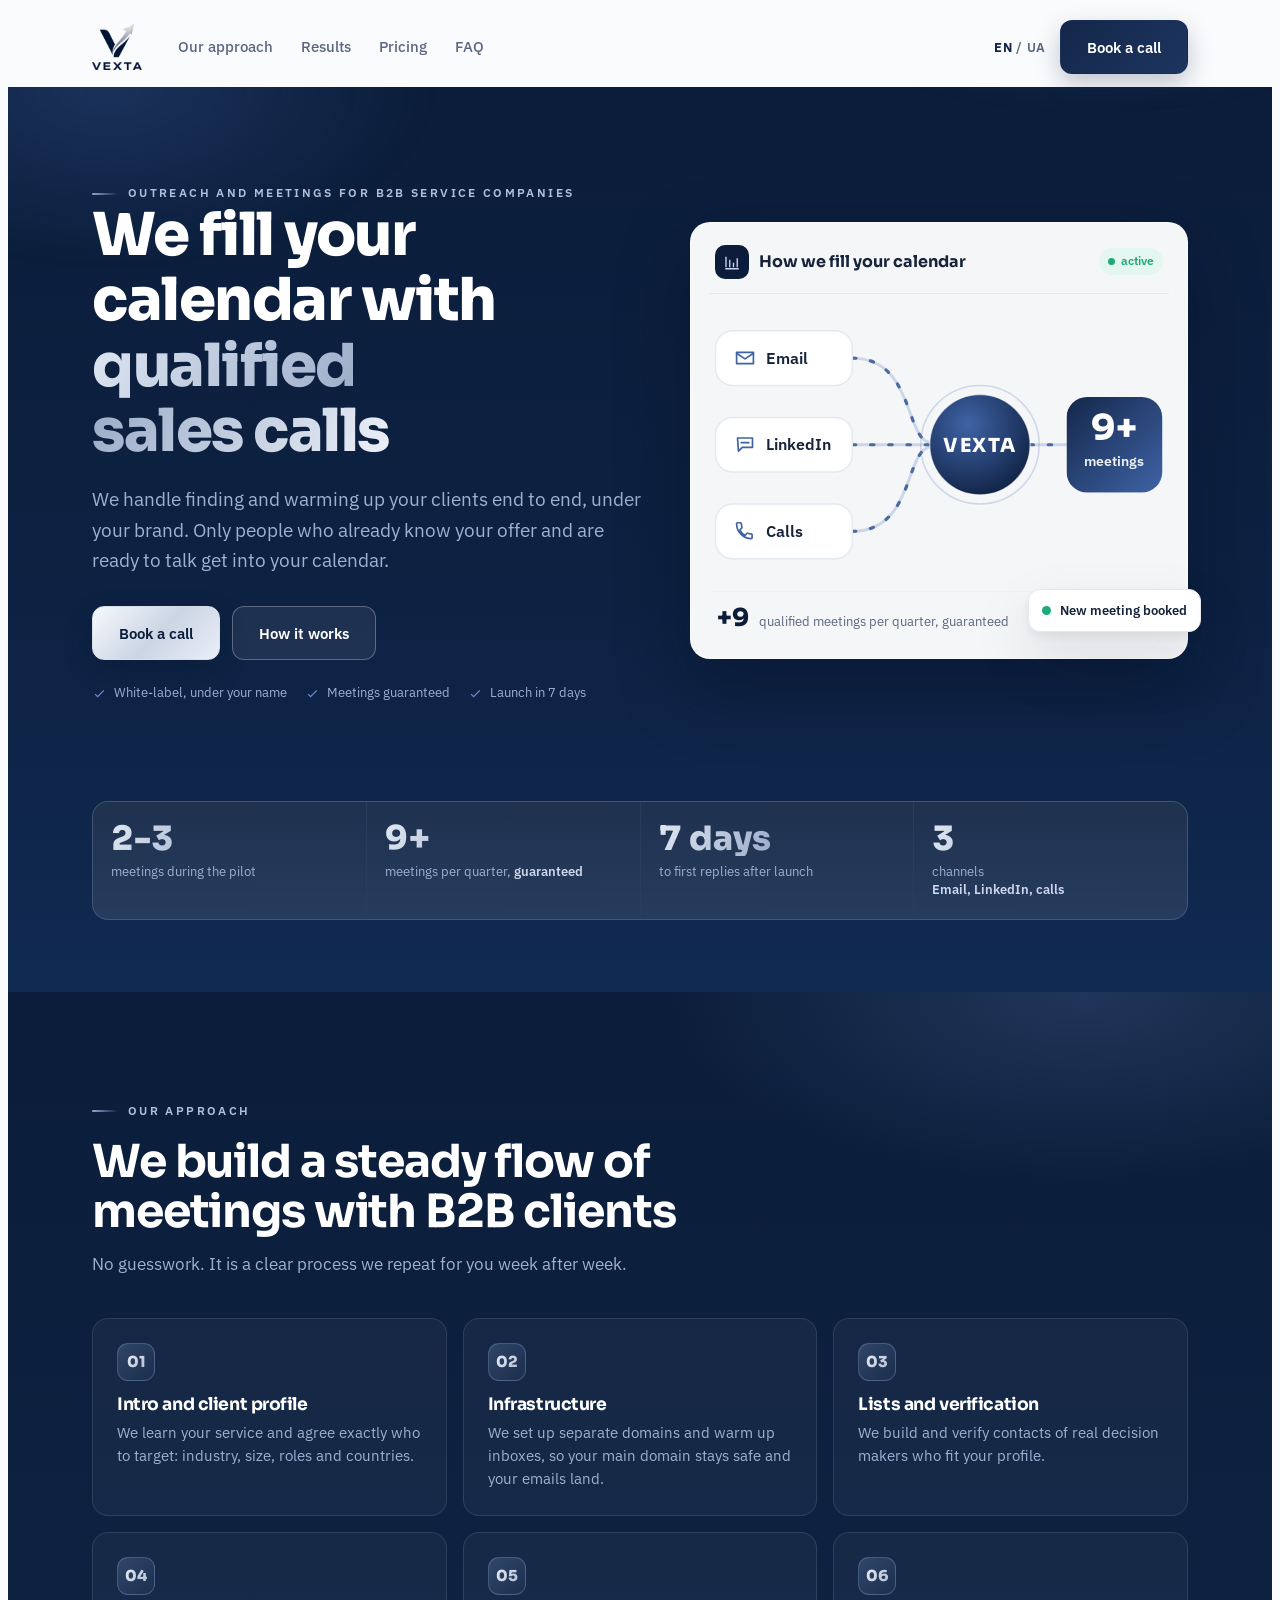
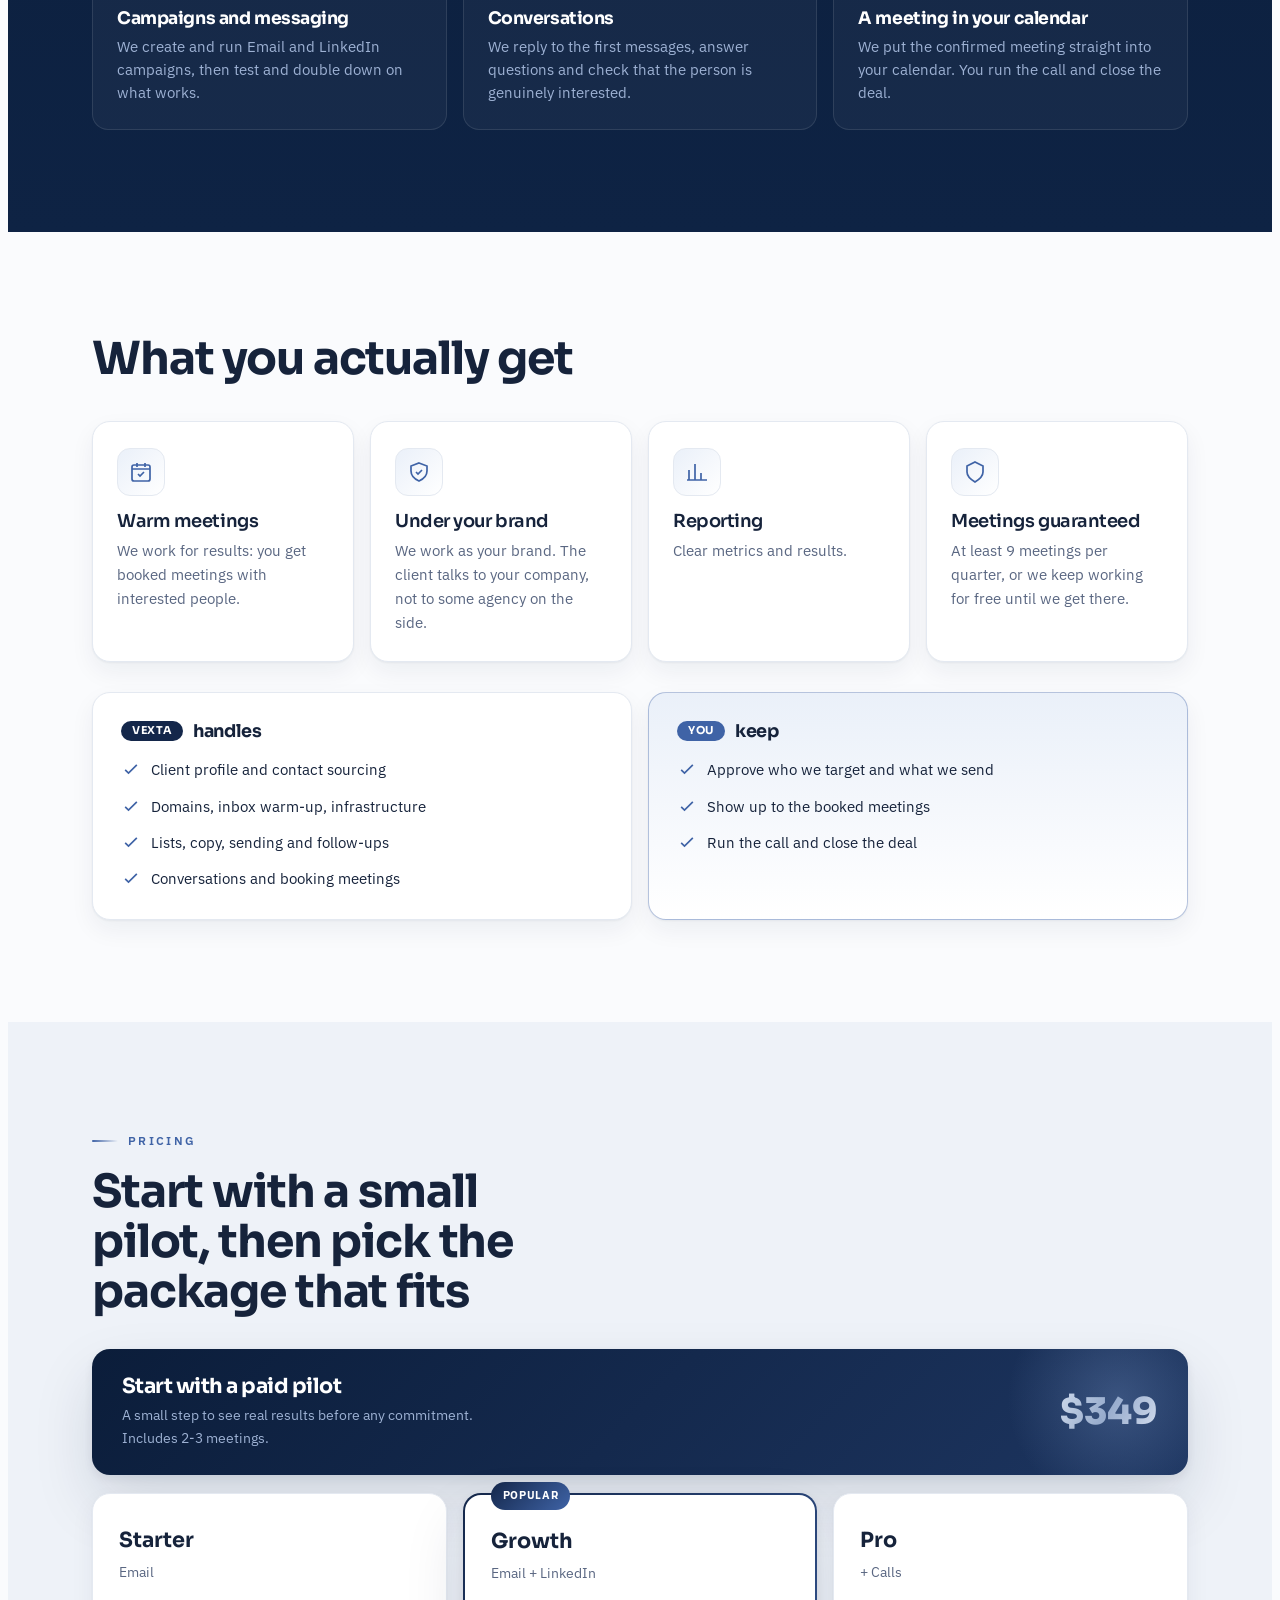
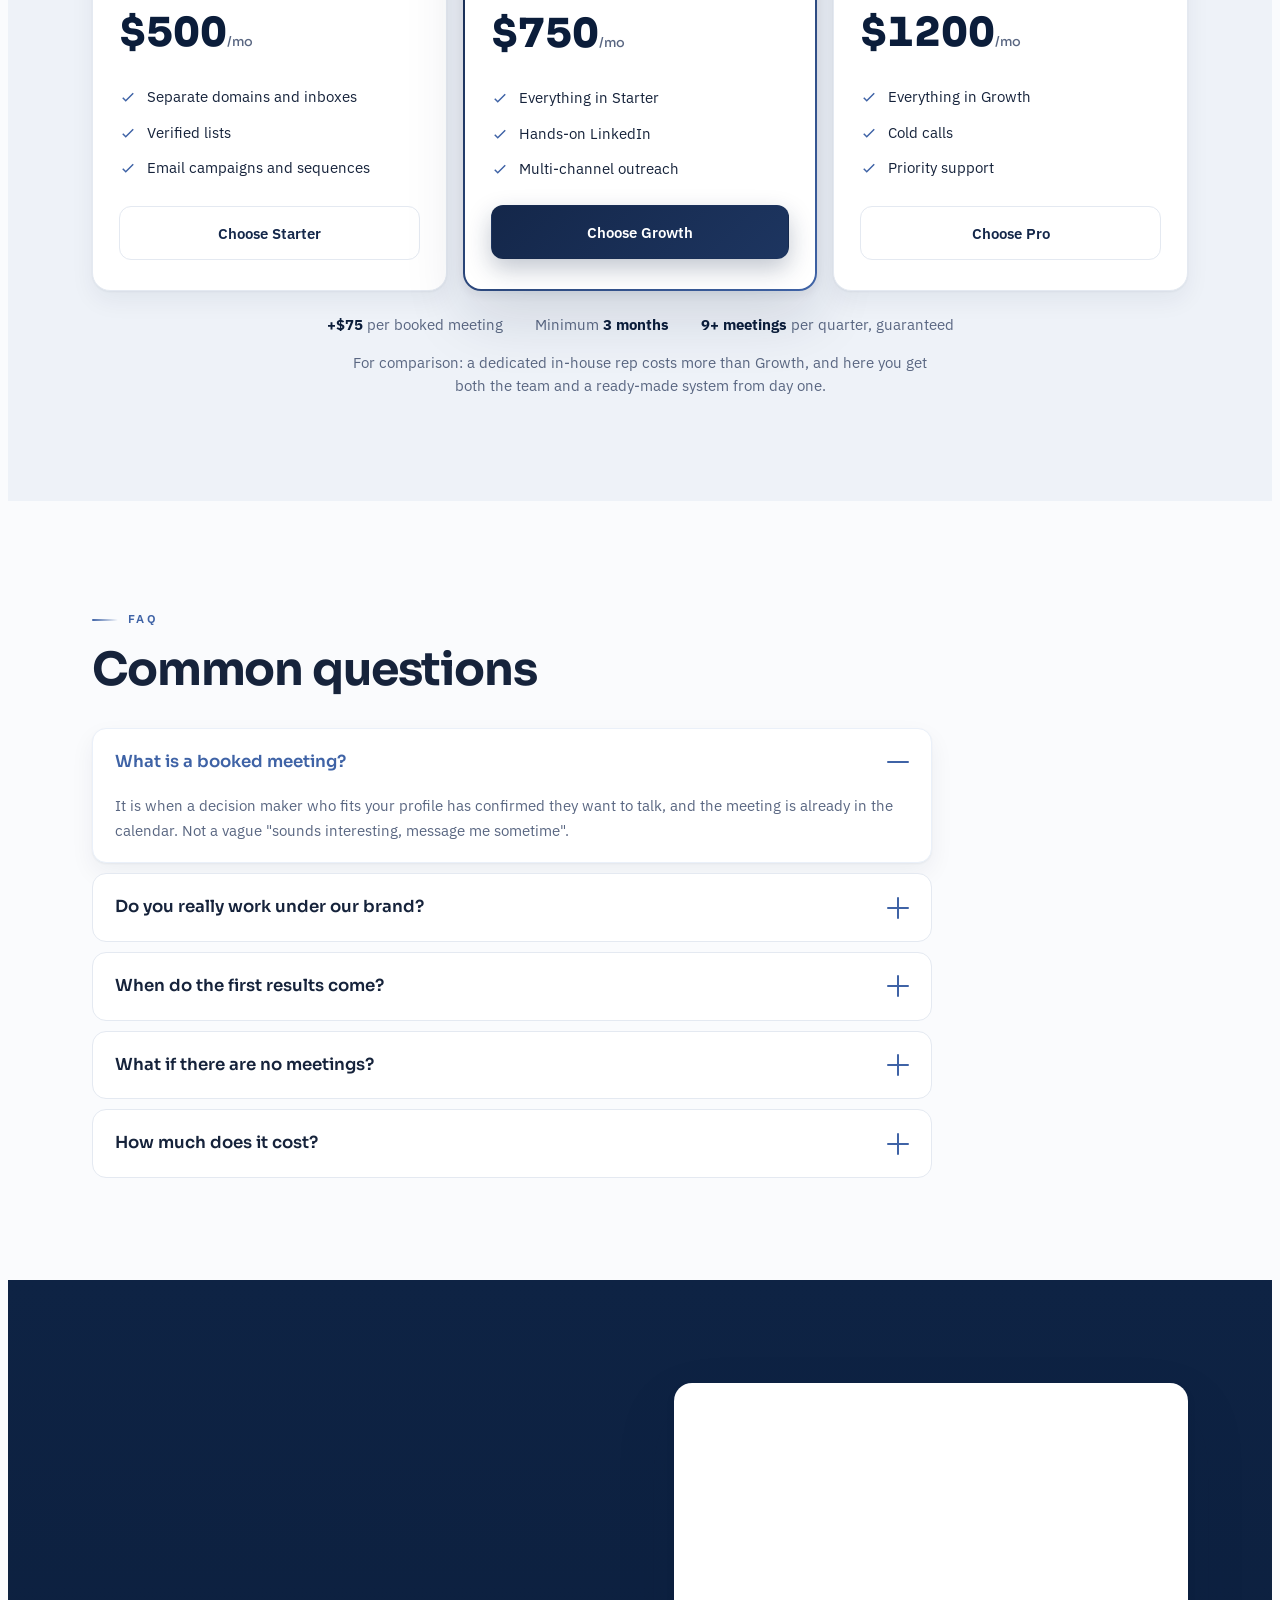
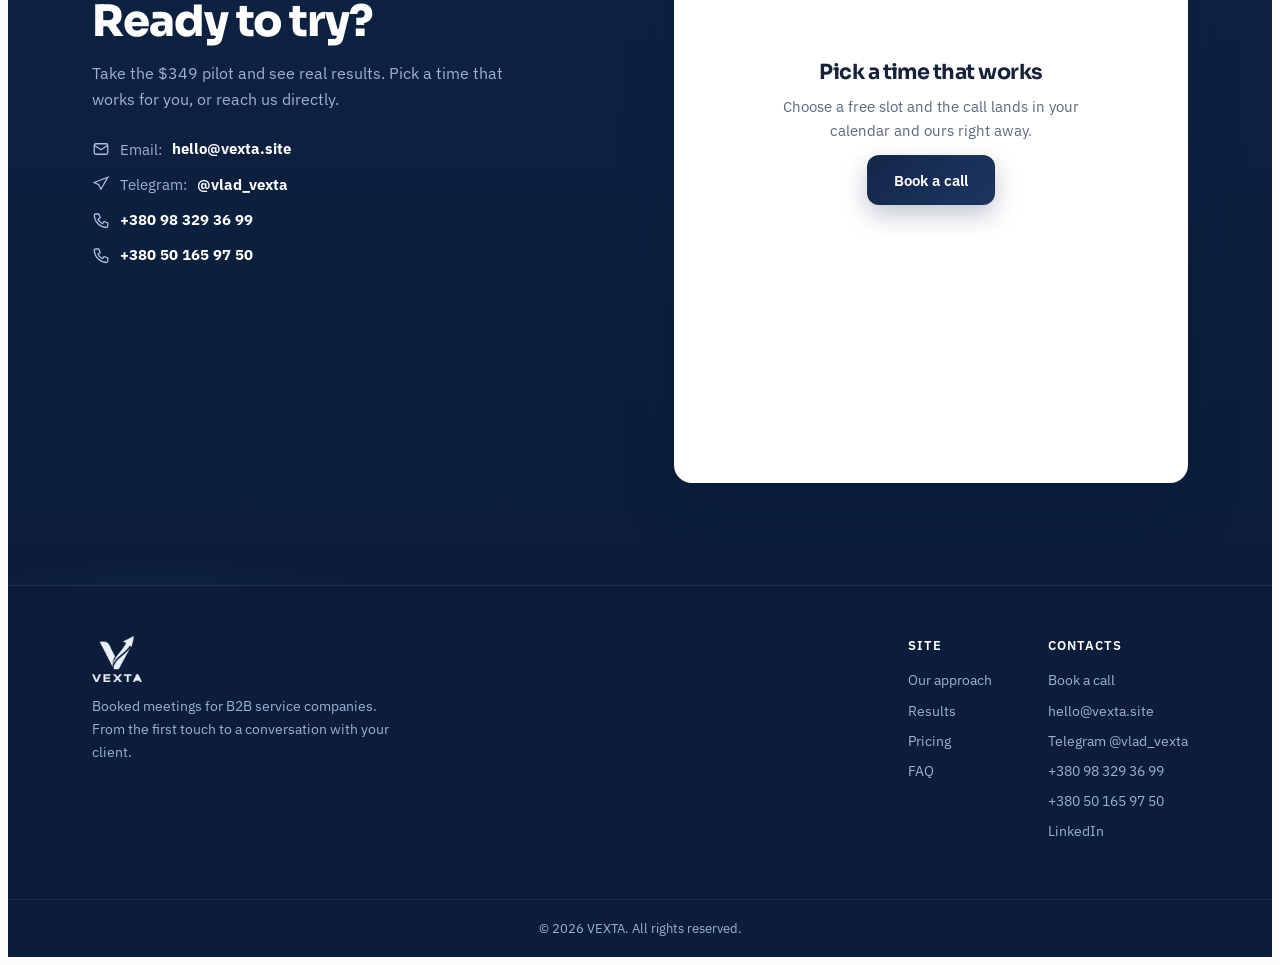
==== commit 396c624c: "Add files via upload" ====
--- a/index.html
+++ b/index.html
@@ -1,408 +1,595 @@
-<!DOCTYPE html>
+<!doctype html>
 <html lang="en">
 <head>
-<meta charset="UTF-8">
-<meta name="viewport" content="width=device-width, initial-scale=1.0">
-<title>VEXTA - Full-cycle Sales Department. B2B Lead Generation & Closing.</title>
-<meta name="description" content="Full-cycle B2B sales outsourcing: lead sourcing, outreach, closing. We build predictable client pipelines for growing companies.">
-<meta name="theme-color" content="#0B1D3A">
-
-<!-- Open Graph -->
-<meta property="og:type" content="website">
-<meta property="og:site_name" content="VEXTA">
-<meta property="og:title" content="VEXTA - Full-cycle Sales Department.">
-<meta property="og:description" content="Full-cycle B2B sales outsourcing: lead sourcing, outreach, closing. We build predictable client pipelines for growing companies.">
-<meta property="og:url" content="https://vexta.site/">
-<meta property="og:image" content="https://vexta.site/assets/images/og/og-home.png">
-<meta property="og:locale" content="en_US">
-<meta property="og:locale:alternate" content="uk_UA">
-
-<!-- Twitter -->
-<meta name="twitter:card" content="summary_large_image">
-<meta name="twitter:title" content="VEXTA - Full-cycle Sales Department.">
-<meta name="twitter:description" content="Full-cycle B2B sales outsourcing: lead sourcing, outreach, closing.">
-<meta name="twitter:image" content="https://vexta.site/assets/images/og/og-home.png">
-
-<!-- Hreflang -->
-<link rel="alternate" hreflang="en" href="https://vexta.site/">
-<link rel="alternate" hreflang="uk" href="https://vexta.site/ua/">
-<link rel="alternate" hreflang="x-default" href="https://vexta.site/">
-<link rel="canonical" href="https://vexta.site/">
-
-<!-- Favicon -->
-<link rel="icon" type="image/png" href="favicon.png">
-<link rel="alternate icon" href="favicon.ico">
-
-<!-- Fonts -->
-<link rel="preconnect" href="https://fonts.googleapis.com">
+<meta charset="utf-8">
+<meta name="viewport" content="width=device-width,initial-scale=1,viewport-fit=cover">
+<title>VEXTA - Booked B2B sales meetings</title>
+<meta name="description" content="VEXTA books qualified B2B sales meetings for service companies. Outreach via Email, LinkedIn and calls, fully under your brand. 9+ meetings per quarter, guaranteed.">
 <link rel="preconnect" href="https://fonts.gstatic.com" crossorigin>
-<link href="https://fonts.googleapis.com/css2?family=Inter:wght@400;500;600;700;800&display=swap" rel="stylesheet">
-
-<!-- Styles -->
-<link rel="stylesheet" href="assets/css/styles.css">
-
-<!-- JSON-LD Organization -->
-<script type="application/ld+json">
-{
-  "@context": "https://schema.org",
-  "@type": "Organization",
-  "name": "VEXTA",
-  "url": "https://vexta.site/",
-  "logo": "https://vexta.site/assets/images/logo-400.png",
-  "description": "B2B sales outsourcing agency handling the full sales cycle - from lead sourcing to closing.",
-  "contactPoint": {
-    "@type": "ContactPoint",
-    "contactType": "sales",
-    "email": "vladkirilenko439@gmail.com",
-    "areaServed": "Worldwide",
-    "availableLanguage": ["English", "Ukrainian"]
+<link rel="stylesheet" href="https://fonts.googleapis.com/css2?family=Sora:wght@400;500;600;700;800&family=IBM+Plex+Sans:wght@0,400;0,500;0,600&display=swap">
+<link href="https://assets.calendly.com/assets/external/widget.css" rel="stylesheet">
+<script src="https://assets.calendly.com/assets/external/widget.js" async></script>
+<style>
+  /* VEXTA, преміум AI-лендинг у стилі лого: глибокий темно-синій + сріблястий металік + мʼяке світіння.
+     Світла холодна база, темні банди, скляний мокап-календар у герої. Багато мʼякої анімації. */
+  :root{
+    --navy-deep:#0B1D3A; --navy:#14274a; --navy-2:#1d3560;
+    --paper:#FAFBFD; --surface:#ffffff; --surface-2:#EEF2F8; --line:#E4E9F1;
+    --ink:#16233b; --ink-soft:#5a6782;
+    --steel:#3f63a6; --steel-2:#6b8cc8; --steel-soft:#EAF0F9;
+    --mint:#1faa7a; --mint-soft:#e3f6ef;
+    --on-navy:#EAF0FA; --on-navy-soft:#9DB1D3;
+    --radius:18px; --radius-s:12px;
+    --shadow-s:0 1px 2px rgba(16,32,60,.05), 0 10px 24px rgba(16,32,60,.06);
+    --shadow:0 4px 10px rgba(16,32,60,.07), 0 28px 60px rgba(16,32,60,.13);
+    --glow:conic-gradient(from 180deg at 50% 50%, rgba(63,99,166,.0), rgba(90,130,200,.5), rgba(170,190,225,.3), rgba(63,99,166,.0));
+    --f-display:"Sora","Trebuchet MS",system-ui,sans-serif;
+    --f-body:"IBM Plex Sans",system-ui,-apple-system,sans-serif;
   }
-}
-</script>
+  *{box-sizing:border-box;}
+  html{scroll-behavior:smooth;}
+  @media (prefers-reduced-motion: reduce){ html{scroll-behavior:auto;} }
+  body{background:var(--paper); color:var(--ink); font-family:var(--f-body); line-height:1.6; -webkit-font-smoothing:antialiased; overflow-x:hidden;}
+  h1,h2,h3,h4{font-family:var(--f-display); line-height:1.1; text-wrap:balance; margin:0; letter-spacing:-.025em;}
+  p{margin:0;} a{color:inherit; text-decoration:none;} img{max-width:100%;}
+  .wrap{max-width:1140px; margin:0 auto; padding-left:max(22px,env(safe-area-inset-left,0px)); padding-right:max(22px,env(safe-area-inset-right,0px));}
+  .silver{background:linear-gradient(120deg,#dfe7f2 0%,#9fb0cb 48%,#eef2f9 100%); -webkit-background-clip:text; background-clip:text; color:transparent;}
+  .eyebrow{font-family:var(--f-body); font-size:.74rem; font-weight:600; letter-spacing:.2em; text-transform:uppercase; color:var(--steel); display:inline-flex; align-items:center; gap:10px;}
+  .eyebrow::before{content:""; width:26px; height:2px; border-radius:2px; background:linear-gradient(90deg,var(--steel),transparent);}
+  .section{padding-block:clamp(56px,8vw,104px);}
+  .sec-head{max-width:62ch;} .sec-eyebrow{margin-bottom:16px;}
+  .sec-title{font-size:clamp(1.7rem,4.6vw,2.85rem); font-weight:700;}
+  .sec-lede{color:var(--ink-soft); margin-top:14px; font-size:1.05rem;}
+
+  /* buttons */
+  .btn{font-family:var(--f-body); font-weight:600; font-size:.95rem; padding:14px 26px; border-radius:12px; display:inline-flex; align-items:center; justify-content:center; gap:9px; cursor:pointer; border:1px solid transparent; position:relative; overflow:hidden; transition:transform .14s ease, box-shadow .2s ease, filter .2s ease, background .2s ease, border-color .2s ease;}
+  .btn:active{transform:translateY(1px);}
+  .btn svg{width:17px; height:17px;}
+  .btn-navy{background:linear-gradient(135deg,var(--navy),var(--navy-2)); color:#fff; box-shadow:0 10px 24px rgba(20,39,74,.26);}
+  .btn-navy:hover{filter:brightness(1.12); box-shadow:0 14px 30px rgba(20,39,74,.34); transform:translateY(-1px);}
+  .btn-silver{background:linear-gradient(135deg,#f7f9fd 0%,#cbd5e4 52%,#eaeff7 100%); color:var(--navy-deep); border:1px solid #d6dEEA; box-shadow:0 10px 26px rgba(10,20,40,.3);}
+  .btn-silver:hover{filter:brightness(1.05); transform:translateY(-1px);}
+  .btn-ghost{background:transparent; border-color:var(--line); color:var(--navy);}
+  .btn-ghost:hover{border-color:var(--steel); color:var(--steel);}
+  .btn-ghost-light{background:rgba(255,255,255,.07); border-color:rgba(255,255,255,.28); color:#fff;}
+  .btn-ghost-light:hover{background:rgba(255,255,255,.15);}
+  .btn-navy::after,.btn-silver::after{content:""; position:absolute; top:0; left:-130%; width:62%; height:100%; background:linear-gradient(100deg,transparent,rgba(255,255,255,.5),transparent); transform:skewX(-18deg); transition:left .65s ease;}
+  .btn-navy:hover::after,.btn-silver:hover::after{left:150%;}
+  @media (prefers-reduced-motion: reduce){ .btn-navy::after,.btn-silver::after{display:none;} }
+
+  /* HEADER */
+  header.nav{position:sticky; top:env(safe-area-inset-top,0px); z-index:60; background:color-mix(in srgb,var(--paper) 82%,transparent); backdrop-filter:blur(16px); border-bottom:1px solid transparent; transition:border-color .25s, box-shadow .25s, background .25s;}
+  header.nav.scrolled{border-bottom-color:var(--line); box-shadow:0 6px 26px rgba(16,32,60,.07);}
+  .nav-in{display:flex; align-items:center; gap:20px; padding-block:12px;}
+  .brand img{height:46px; width:auto; display:block;}
+  .nav-links{display:flex; gap:28px; margin-left:16px; font-size:.93rem; color:var(--ink-soft); font-weight:500;}
+  .nav-links a{position:relative; padding:4px 0;}
+  .nav-links a::after{content:""; position:absolute; left:0; bottom:-3px; width:0; height:2px; background:linear-gradient(90deg,var(--steel),var(--steel-2)); border-radius:2px; transition:width .22s ease;}
+  .nav-links a:hover{color:var(--navy);} .nav-links a:hover::after{width:100%;}
+  .nav-right{margin-left:auto; display:flex; align-items:center; gap:14px;}
+  .lang{font-size:.82rem; color:var(--ink-soft); font-weight:600; letter-spacing:.05em; cursor:pointer;} .lang b{color:var(--navy);}
+  .burger{display:none; width:42px; height:42px; border:1px solid var(--line); border-radius:11px; background:var(--surface); cursor:pointer; align-items:center; justify-content:center; flex-direction:column; gap:4px;}
+  .burger span{width:18px; height:2px; background:var(--navy); border-radius:2px;}
+  .mobile-menu{display:none; flex-direction:column; padding:6px 22px 18px; border-bottom:1px solid var(--line); background:var(--paper);}
+  .mobile-menu a{padding:13px 0; color:var(--ink); font-weight:500; border-bottom:1px solid var(--line);}
+  .mobile-menu .btn{margin-top:14px;}
+  .mobile-menu.open{display:flex;}
+  @media (max-width:920px){ .nav-links,.nav-right .lang{display:none;} .burger{display:flex;} }
+  @media (max-width:560px){ .nav-right .btn{display:none;} }
+
+  /* HERO */
+  .hero{position:relative; overflow:hidden; color:var(--on-navy);
+    background:linear-gradient(180deg,var(--navy-deep) 0%, #0d2142 55%, #112a52 100%);}
+  .hero .aurora{position:absolute; inset:-30% -10% auto -10%; height:120%; background:
+      radial-gradient(600px 300px at 80% 10%, rgba(107,140,200,.4), transparent 60%),
+      radial-gradient(520px 280px at 15% 25%, rgba(63,99,166,.3), transparent 62%);
+     filter:blur(10px); animation:aurora 16s ease-in-out infinite alternate; z-index:0;}
+  @keyframes aurora{0%{transform:translate3d(0,0,0) scale(1);}100%{transform:translate3d(0,-18px,0) scale(1.06);}}
+  @media (prefers-reduced-motion: reduce){ .hero .aurora{animation:none;} }
+  .hero-in{position:relative; z-index:2; padding-block:clamp(48px,7vw,92px); display:grid; grid-template-columns:1.05fr .95fr; gap:48px; align-items:center;}
+  .hero h1{font-size:clamp(2.1rem,5.6vw,3.7rem); font-weight:800; color:#fff;}
+  .hero .eyebrow{color:#aebfe0;} .hero .eyebrow::before{background:linear-gradient(90deg,#8fa6d6,transparent);}
+  .hero p.sub{margin-top:20px; max-width:54ch; color:var(--on-navy-soft); font-size:clamp(1.02rem,2.1vw,1.2rem);}
+  .hero .cta-row{display:flex; gap:12px; flex-wrap:wrap; margin-top:30px;}
+  .hero .pill-row{display:flex; gap:10px 18px; flex-wrap:wrap; margin-top:22px; font-size:.84rem; color:var(--on-navy-soft);}
+  .hero .pill-row span{display:inline-flex; align-items:center; gap:7px;}
+  .hero .pill-row svg{width:15px; height:15px; stroke:var(--steel-2); fill:none; stroke-width:2;}
+  @media (max-width:900px){ .hero-in{grid-template-columns:1fr; gap:36px;} }
+
+  /* hero mockup card */
+  .mock{position:relative; background:rgba(255,255,255,.96); border:1px solid rgba(255,255,255,.6); border-radius:20px; padding:18px; box-shadow:0 30px 70px rgba(5,15,35,.45); color:var(--ink); animation:floatcard 6s ease-in-out infinite;}
+  @keyframes floatcard{0%,100%{transform:translateY(0);}50%{transform:translateY(-12px);}}
+  @media (prefers-reduced-motion: reduce){ .mock{animation:none;} }
+  .mock .mh{display:flex; align-items:center; gap:10px; padding:4px 6px 14px; border-bottom:1px solid var(--line);}
+  .mock .mh .cal{width:34px; height:34px; border-radius:10px; background:var(--navy-deep); display:flex; align-items:center; justify-content:center;}
+  .mock .mh .cal svg{width:18px; height:18px; stroke:#cdd8ec; fill:none; stroke-width:1.8;}
+  .mock .mh .tt{font-family:var(--f-display); font-weight:700; font-size:1rem;}
+  .mock .mh .live{margin-left:auto; display:inline-flex; align-items:center; gap:6px; font-size:.72rem; font-weight:600; color:var(--mint); background:var(--mint-soft); padding:4px 9px; border-radius:999px;}
+  .mock .mh .live i{width:7px; height:7px; border-radius:50%; background:var(--mint); animation:pulse 1.6s ease-in-out infinite;}
+  @keyframes pulse{0%,100%{box-shadow:0 0 0 0 rgba(31,170,122,.5);}50%{box-shadow:0 0 0 6px rgba(31,170,122,0);}}
+  .slot{display:flex; align-items:center; gap:12px; padding:13px 6px; border-bottom:1px solid var(--surface-2);}
+  .slot:last-of-type{border-bottom:0;}
+  .slot .av{width:38px; height:38px; border-radius:11px; display:flex; align-items:center; justify-content:center; font-weight:700; font-size:.82rem; color:#fff; flex:none;}
+  .slot .nm{font-weight:600; font-size:.92rem;} .slot .mt{font-size:.78rem; color:var(--ink-soft); margin-top:1px;}
+  .slot .chip{margin-left:auto; font-size:.68rem; font-weight:600; color:var(--mint); background:var(--mint-soft); padding:4px 9px; border-radius:999px; white-space:nowrap;}
+  .mock .mfoot{margin-top:6px; padding-top:12px; border-top:1px solid var(--line); font-size:.8rem; color:var(--ink-soft); text-align:center;}
+  .mock .mcap{position:absolute; top:-10px; left:16px; font-size:.64rem; letter-spacing:.08em; text-transform:uppercase; color:var(--ink-soft); background:var(--paper); padding:2px 8px; border-radius:999px; border:1px solid var(--line);}
+  .mock .badge{position:absolute; right:-14px; bottom:26px; background:#fff; border:1px solid var(--line); border-radius:12px; padding:10px 13px; box-shadow:var(--shadow); display:flex; align-items:center; gap:9px; font-size:.82rem; font-weight:600; animation:floatcard 6s ease-in-out infinite reverse;}
+  .mock .badge i{width:9px; height:9px; border-radius:50%; background:var(--mint); animation:pulse 1.6s ease-in-out infinite;}
+  @media (max-width:420px){ .mock .badge{display:none;} }
+  /* hero flow scene */
+  .mock .flow{padding:14px 2px 6px;}
+  .mock svg.fl{width:100%; height:auto; display:block; overflow:visible;}
+  .fl .node{fill:#fff; stroke:var(--line); stroke-width:1.3;}
+  .fl .nlabel{font-family:var(--f-body); font-size:14px; font-weight:600; fill:var(--ink);}
+  .fl .nicon{stroke:var(--steel); fill:none; stroke-width:1.8; stroke-linecap:round; stroke-linejoin:round;}
+  .fl .conn{fill:none; stroke:rgba(107,140,200,.3); stroke-width:2.6; stroke-linecap:round;}
+  .fl .flowdash{fill:none; stroke:#4a6aa0; stroke-width:2.8; stroke-linecap:round; stroke-dasharray:3 13;}
+  .fl .hubglow{fill:none; stroke:rgba(107,140,200,.28); stroke-width:1.4;}
+  .fl .hubc{fill:url(#hubg); stroke:rgba(255,255,255,.55); stroke-width:1.2;}
+  .fl .hubring{fill:none; stroke:#6b8cc8; stroke-width:1.6; opacity:0;}
+  .fl .hubtext{font-family:var(--f-display); font-weight:800; fill:#fff; font-size:17px; letter-spacing:.08em; text-anchor:middle;}
+  .fl .outc{fill:url(#outg);}
+  .fl .outbig{font-family:var(--f-display); font-weight:800; fill:#fff; font-size:31px; text-anchor:middle;}
+  .fl .outsm{font-family:var(--f-body); font-size:12px; font-weight:600; fill:rgba(255,255,255,.92); text-anchor:middle;}
+  html.js .fl .flowdash{animation:flow 1.2s linear infinite;}
+  @keyframes flow{to{stroke-dashoffset:-32;}}
+  html.js .fl .hubring{animation:hubpulse 2.8s ease-out infinite;}
+  html.js .fl .hubring.r2{animation-delay:1.4s;}
+  @keyframes hubpulse{0%{r:44; opacity:.45;}100%{r:70; opacity:0;}}
+  html.js .fl .chg{opacity:0; transform:translateX(-10px); transform-box:fill-box; transform-origin:center; animation:nodein .55s ease forwards;}
+  html.js .fl .chg.n2{animation-delay:.14s;} html.js .fl .chg.n3{animation-delay:.28s;}
+  @keyframes nodein{to{opacity:1; transform:translateX(0);}}
+  html.js .fl .outgrp{opacity:0; transform:scale(.92); transform-box:fill-box; transform-origin:center; animation:outin .6s ease forwards .55s;}
+  @keyframes outin{to{opacity:1; transform:scale(1);}}
+  .mock .cstat{display:flex; align-items:baseline; gap:10px; padding:14px 6px 2px; border-top:1px solid var(--surface-2); margin-top:10px;}
+  .mock .cstat .big{font-family:var(--f-display); font-weight:800; font-size:1.55rem; color:var(--navy-deep); line-height:1;}
+  .mock .cstat .cl{font-size:.82rem; color:var(--ink-soft);}
+  @media (prefers-reduced-motion: reduce){ html.js .fl .flowdash,html.js .fl .hubring,html.js .fl .chg,html.js .fl .outgrp{animation:none; opacity:1; transform:none;} html.js .fl .hubring{opacity:0;} }
+
+  /* stats strip */
+  .stats{position:relative; z-index:2; display:grid; grid-template-columns:repeat(4,1fr); gap:1px; margin-top:8px; background:rgba(255,255,255,.1); border:1px solid rgba(255,255,255,.12); border-radius:16px; overflow:hidden;}
+  .stat{background:linear-gradient(180deg,rgba(13,25,48,.3),rgba(13,25,48,.05)); padding:20px 18px; text-align:left; transition:background .2s;}
+  .stat:hover{background:rgba(255,255,255,.06);}
+  .stat .n{font-family:var(--f-display); font-weight:800; font-size:clamp(1.5rem,3.4vw,2.1rem); line-height:1; font-variant-numeric:tabular-nums;}
+  .stat .l{font-size:.8rem; color:var(--on-navy-soft); margin-top:7px; line-height:1.4;} .stat .l b{color:#cdd8ec; font-weight:600;}
+  @media (max-width:760px){ .stats{grid-template-columns:1fr 1fr;} }
+
+  /* reveal */
+  .reveal{opacity:1; transform:none;}
+  html.js .reveal{opacity:0; transform:translateY(24px); transition:opacity .6s ease, transform .6s ease; transition-delay:calc(var(--i,0)*70ms);}
+  html.js .reveal.in{opacity:1; transform:none;}
+  @media (prefers-reduced-motion: reduce){ html.js .reveal{opacity:1 !important; transform:none !important;} }
+
+  /* cards */
+  .grid{display:grid; gap:16px;} .g4{grid-template-columns:repeat(4,1fr);} .g3{grid-template-columns:repeat(3,1fr);}
+  .card{background:var(--surface); border:1px solid var(--line); border-radius:var(--radius); padding:26px 24px; box-shadow:var(--shadow-s); transition:transform .2s, box-shadow .2s, border-color .2s;}
+  .card:hover{transform:translateY(-5px); box-shadow:var(--shadow); border-color:var(--steel-soft);}
+  .card .ic{width:48px; height:48px; border-radius:13px; background:linear-gradient(135deg,var(--steel-soft),#fff); border:1px solid var(--line); display:flex; align-items:center; justify-content:center; margin-bottom:16px;}
+  .card .ic svg{width:24px; height:24px; stroke:var(--steel); fill:none; stroke-width:1.7;}
+  .card h3{font-size:1.12rem; font-weight:600;}
+  .card p{color:var(--ink-soft); font-size:.94rem; margin-top:8px;}
+  @media (max-width:900px){ .g4{grid-template-columns:1fr 1fr;} .g3{grid-template-columns:1fr;} }
+  @media (max-width:560px){ .g4{grid-template-columns:1fr;} }
+
+  /* PROCESS timeline */
+  .process{background:linear-gradient(180deg,var(--navy-deep),#0e2344); color:var(--on-navy); position:relative; overflow:hidden;}
+  .process .aurora2{position:absolute; inset:0; background:radial-gradient(700px 320px at 85% 0%, rgba(107,140,200,.22), transparent 60%); z-index:0;}
+  .process .wrap{position:relative; z-index:1;}
+  .process .sec-title{color:#fff;} .process .eyebrow{color:#aebfe0;} .process .eyebrow::before{background:linear-gradient(90deg,#8fa6d6,transparent);} .process .sec-lede{color:var(--on-navy-soft);}
+  .steps{display:grid; grid-template-columns:repeat(3,1fr); gap:16px; margin-top:40px;}
+  .step{background:rgba(255,255,255,.04); border:1px solid rgba(255,255,255,.1); border-radius:16px; padding:24px; position:relative; transition:transform .2s, background .2s, border-color .2s;}
+  .step:hover{transform:translateY(-5px); background:rgba(255,255,255,.07); border-color:rgba(130,160,210,.4);}
+  .step .k{display:inline-flex; align-items:center; justify-content:center; width:38px; height:38px; border-radius:11px; background:linear-gradient(135deg,rgba(130,160,210,.25),rgba(130,160,210,.05)); border:1px solid rgba(150,175,220,.3); font-family:var(--f-display); font-weight:800; font-size:.95rem; margin-bottom:14px;}
+  .step .k span{background:linear-gradient(135deg,#eef2f9,#aab7cc); -webkit-background-clip:text; background-clip:text; color:transparent;}
+  .step h4{color:#fff; font-size:1.08rem; margin:0 0 7px;}
+  .step p{color:var(--on-navy-soft); font-size:.91rem;}
+  @media (max-width:820px){ .steps{grid-template-columns:1fr;} }
+
+  /* SPLIT */
+  .split{display:grid; grid-template-columns:1fr 1fr; gap:16px; margin-top:30px;}
+  .split .box{background:var(--surface); border:1px solid var(--line); border-radius:var(--radius); padding:28px; box-shadow:var(--shadow-s);}
+  .split .box.accent{border-color:color-mix(in srgb,var(--steel) 38%,transparent); background:linear-gradient(180deg,var(--steel-soft),var(--surface));}
+  .split h4{font-size:1.1rem; margin-bottom:16px; display:flex; align-items:center; gap:10px;}
+  .split h4 .tag{font-size:.68rem; font-weight:700; letter-spacing:.06em; text-transform:uppercase; padding:4px 11px; border-radius:999px; background:var(--navy); color:#fff;}
+  .split .box.accent h4 .tag{background:var(--steel);}
+  .split ul{list-style:none; padding:0; margin:0; display:grid; gap:12px;}
+  .split li{padding-left:30px; position:relative; font-size:.95rem; color:var(--ink);}
+  .split li svg{position:absolute; left:0; top:2px; width:20px; height:20px; stroke:var(--steel); fill:none; stroke-width:2;}
+  @media (max-width:620px){ .split{grid-template-columns:1fr;} }
+
+  /* PRICING */
+  .pricing{background:var(--surface-2);}
+  .pilot-strip{display:flex; justify-content:space-between; align-items:center; gap:18px; flex-wrap:wrap; background:linear-gradient(135deg,var(--navy-deep),var(--navy-2)); color:var(--on-navy); border-radius:var(--radius); padding:26px 30px; margin:32px 0 18px; box-shadow:var(--shadow); position:relative; overflow:hidden;}
+  .pilot-strip::after{content:""; position:absolute; right:-50px; top:-70px; width:240px; height:240px; background:radial-gradient(circle,rgba(130,160,210,.3),transparent 65%);}
+  .pilot-strip h3{color:#fff; font-size:1.3rem; position:relative;}
+  .pilot-strip p{color:var(--on-navy-soft); font-size:.9rem; margin-top:5px; max-width:48ch; position:relative;}
+  .pilot-strip .pr{font-family:var(--f-display); font-weight:800; font-size:2.3rem; white-space:nowrap; position:relative;}
+  .plans{display:grid; grid-template-columns:repeat(3,1fr); gap:16px;}
+  .plan{background:var(--surface); border:1px solid var(--line); border-radius:var(--radius); padding:30px 26px; display:flex; flex-direction:column; box-shadow:var(--shadow-s); position:relative; transition:transform .2s, box-shadow .2s;}
+  .plan:hover{transform:translateY(-6px); box-shadow:var(--shadow);}
+  .plan.feat{border:0; box-shadow:var(--shadow); background:linear-gradient(var(--surface),var(--surface)) padding-box, linear-gradient(135deg,var(--navy),var(--steel)) border-box; border:2px solid transparent;}
+  .plan .badge{position:absolute; top:-13px; left:26px; background:linear-gradient(135deg,var(--navy),var(--steel)); color:#fff; font-size:.68rem; font-weight:700; letter-spacing:.06em; text-transform:uppercase; padding:5px 12px; border-radius:999px;}
+  .plan .nm{font-family:var(--f-display); font-weight:700; font-size:1.3rem;}
+  .plan .ch{color:var(--ink-soft); font-size:.88rem; margin:3px 0 18px;}
+  .plan .pr{font-family:var(--f-display); font-weight:800; font-size:2.5rem; color:var(--navy-deep); font-variant-numeric:tabular-nums;}
+  .plan .pr small{font-size:.8rem; color:var(--ink-soft); font-weight:500;}
+  .plan ul{list-style:none; padding:0; margin:20px 0 24px; display:grid; gap:12px;}
+  .plan li{padding-left:28px; position:relative; font-size:.92rem;}
+  .plan li svg{position:absolute; left:0; top:3px; width:18px; height:18px; stroke:var(--steel); fill:none; stroke-width:2;}
+  .plan .btn{margin-top:auto;}
+  .terms{margin-top:22px; display:flex; gap:12px 32px; flex-wrap:wrap; justify-content:center; font-size:.92rem; color:var(--ink-soft);} .terms b{color:var(--navy-deep);}
+  .anchor-note{text-align:center; margin-top:14px; font-size:.93rem; color:var(--ink-soft); max-width:64ch; margin-inline:auto;}
+  @media (max-width:820px){ .plans{grid-template-columns:1fr;} }
+
+  /* FAQ */
+  .faq{display:grid; gap:10px; max-width:840px; margin-top:32px;}
+  .faq details{background:var(--surface); border:1px solid var(--line); border-radius:14px; padding:2px 22px; transition:border-color .2s, box-shadow .2s;}
+  .faq details[open]{border-color:var(--steel-soft); box-shadow:var(--shadow-s);}
+  .faq summary{font-family:var(--f-display); font-weight:600; font-size:1.04rem; cursor:pointer; padding:18px 0; list-style:none; display:flex; justify-content:space-between; gap:12px; align-items:center;}
+  .faq summary::-webkit-details-marker{display:none;}
+  .faq summary .pm{width:22px; height:22px; flex:none; position:relative;}
+  .faq summary .pm::before,.faq summary .pm::after{content:""; position:absolute; background:var(--steel); border-radius:2px; transition:transform .22s;}
+  .faq summary .pm::before{left:0; top:10px; width:22px; height:2px;}
+  .faq summary .pm::after{left:10px; top:0; width:2px; height:22px;}
+  .faq details[open] summary{color:var(--steel);}
+  .faq details[open] summary .pm::after{transform:scaleY(0);}
+  .faq p{color:var(--ink-soft); font-size:.96rem; padding:0 0 18px;}
+
+  /* CTA + FORM */
+  .cta{position:relative; overflow:hidden; color:var(--on-navy); background:linear-gradient(180deg,#0e2344,var(--navy-deep));}
+  .cta .aurora3{position:absolute; inset:0; background:radial-gradient(760px 340px at 12% 120%, rgba(107,140,200,.3), transparent 60%); z-index:0;}
+  .cta .wrap{position:relative; z-index:1;}
+  .cta-grid{display:grid; grid-template-columns:1.05fr 1fr; gap:42px; align-items:center;}
+  .cta h2{color:#fff; font-size:clamp(1.8rem,4.4vw,2.7rem); font-weight:800;}
+  .cta p.sub{color:var(--on-navy-soft); margin-top:16px; max-width:44ch;}
+  .cta .contacts{margin-top:24px; display:grid; gap:10px; font-size:.95rem;}
+  .cta .contacts span{color:var(--on-navy-soft); display:flex; align-items:center; gap:10px;}
+  .cta .contacts b{color:#fff;} .cta .contacts svg{width:18px; height:18px; stroke:#aebfe0; fill:none; stroke-width:1.7; flex:none;}
+  form.lead{background:var(--surface); border-radius:var(--radius); padding:30px; box-shadow:var(--shadow);}
+  form.lead h3{font-size:1.3rem; margin-bottom:4px; color:var(--ink);}
+  form.lead .hint{color:var(--ink-soft); font-size:.88rem; margin-bottom:14px;}
+  form.lead label{display:block; font-size:.82rem; font-weight:600; color:var(--ink); margin:14px 0 5px;}
+  form.lead input, form.lead select{width:100%; padding:12px 14px; border:1px solid var(--line); border-radius:11px; background:var(--paper); color:var(--ink); font:inherit; font-size:.92rem; transition:border-color .15s, box-shadow .15s;}
+  form.lead input:focus, form.lead select:focus{outline:none; border-color:var(--steel); box-shadow:0 0 0 3px var(--steel-soft);}
+  form.lead .btn{width:100%; margin-top:20px;}
+  form.lead .ok{display:none; margin-top:14px; background:var(--mint-soft); color:var(--mint); border-radius:11px; padding:12px 14px; font-size:.9rem; font-weight:600;}
+  form.lead .alt{text-align:center; margin-top:14px; font-size:.84rem; color:var(--ink-soft);}
+  @media (max-width:820px){ .cta-grid{grid-template-columns:1fr;} }
+
+  /* FOOTER */
+  footer.ft{background:var(--navy-deep); color:var(--on-navy-soft); border-top:1px solid rgba(255,255,255,.08);}
+  .ft-in{padding-block:50px; display:flex; justify-content:space-between; gap:30px; flex-wrap:wrap;}
+  .ft .ftlogo{height:46px; width:auto; display:block;}
+  .ft .tagline{margin-top:12px; max-width:38ch; font-size:.9rem; line-height:1.6;}
+  .ft .cols{display:flex; gap:56px; flex-wrap:wrap;}
+  .ft h5{color:#fff; font-size:.8rem; letter-spacing:.08em; text-transform:uppercase; margin:0 0 12px; font-family:var(--f-body); font-weight:600;}
+  .ft a,.ft .fi{display:block; font-size:.9rem; margin:7px 0; color:var(--on-navy-soft); transition:color .15s;}
+  .ft a:hover{color:#cdd8ec;}
+  .ft-bar{border-top:1px solid rgba(255,255,255,.08); padding-block:18px; font-size:.82rem; text-align:center; color:var(--on-navy-soft);}
+
+  .proto-tag{position:fixed; right:12px; bottom:calc(12px + env(safe-area-inset-bottom,0px)); z-index:70; background:linear-gradient(135deg,var(--navy),var(--steel)); color:#fff; font-size:.72rem; font-weight:700; letter-spacing:.04em; padding:8px 13px; border-radius:999px; box-shadow:var(--shadow); opacity:.95;}
+
+  /* --- live site: calendly + working links --- */
+  a.lang{text-decoration:none; cursor:pointer;}
+  .cta .contacts a{color:#fff; text-decoration:none; border-bottom:1px solid transparent; transition:border-color .15s;}
+  .cta .contacts a:hover{border-color:rgba(255,255,255,.55);}
+  .cal-embed{border-radius:var(--radius); overflow:hidden; box-shadow:var(--shadow); background:var(--surface);}
+  .cal-host{height:700px; width:100%; min-width:280px;}
+  .cal-fallback{height:100%; display:flex; flex-direction:column; align-items:center; justify-content:center; gap:12px; padding:36px 28px; text-align:center;}
+  .cal-fallback h3{font-size:1.3rem; color:var(--ink);}
+  .cal-fallback .hint{color:var(--ink-soft); font-size:.92rem; max-width:34ch; margin:0;}
+  @media (max-width:600px){ .cal-host{height:1000px;} }
+</style>
 </head>
 <body>
-
-<!-- ============ HEADER ============ -->
-<header class="site-header">
-  <div class="container header-inner">
-    <a href="index.html" class="header-logo" aria-label="VEXTA - home">
-      <img src="assets/images/logo-400.png" alt="VEXTA" class="site-logo" width="200" height="184">
-    </a>
-
-    <nav class="nav-desktop" aria-label="Primary">
-      <a href="index.html" class="nav-link active">Home</a>
-      <a href="services.html" class="nav-link">Services</a>
-      <a href="process.html" class="nav-link">Process</a>
-      <a href="contacts.html" class="nav-link">Contacts</a>
+<header class="nav" id="siteNav">
+  <div class="wrap nav-in">
+    <a href="#top" class="brand" aria-label="VEXTA"><img src="[data-uri]" alt="VEXTA"></a>
+    <nav class="nav-links">
+      <a href="#how">Our approach</a>
+      <a href="#value">Results</a>
+      <a href="#pricing">Pricing</a>
+      <a href="#faq">FAQ</a>
     </nav>
-
-    <div class="header-actions">
-      <div class="lang-switch" role="group" aria-label="Language">
-        <a href="index.html" class="active" hreflang="en">EN</a>
-        <a href="ua/index.html" hreflang="uk">UA</a>
-      </div>
-      <a href="contacts.html" class="btn btn-primary header-cta">
-        Get in touch
-        <svg width="16" height="16" viewBox="0 0 24 24" fill="none" stroke="currentColor" stroke-width="2.5" stroke-linecap="round" stroke-linejoin="round"><path d="M5 12h14"/><path d="m12 5 7 7-7 7"/></svg>
-      </a>
-      <button class="btn-menu" aria-label="Toggle menu" aria-expanded="false" aria-controls="mobile-nav">
-        <svg width="20" height="20" viewBox="0 0 24 24" fill="none" stroke="currentColor" stroke-width="2.5" stroke-linecap="round" stroke-linejoin="round"><line x1="3" x2="21" y1="6" y2="6"/><line x1="3" x2="21" y1="12" y2="12"/><line x1="3" x2="21" y1="18" y2="18"/></svg>
-      </button>
-    </div>
-  </div>
-  <nav class="nav-mobile" id="mobile-nav" aria-label="Mobile">
-    <a href="index.html">Home</a>
-    <a href="services.html">Services</a>
-    <a href="process.html">Process</a>
-    <a href="contacts.html">Contacts</a>
-    <a href="contacts.html" class="btn btn-primary">Get in touch</a>
-  </nav>
+    <div class="nav-right">
+      <a class="lang" href="ua/" aria-label="Українська"><b>EN</b> / UA</a>
+      <a href="#contact" class="btn btn-navy js-book">Book a call</a>
+      <button class="burger" id="burger" aria-label="Menu" aria-expanded="false"><span></span><span></span><span></span></button>
+    </div>
+  </div>
+  <div class="mobile-menu" id="mobileMenu">
+    <a href="ua/">Українська</a>
+    <a href="#how">Our approach</a>
+    <a href="#value">Results</a>
+    <a href="#pricing">Pricing</a>
+    <a href="#faq">FAQ</a>
+    <a href="#contact" class="btn btn-navy js-book">Book a call</a>
+  </div>
 </header>
 
-<main>
-
-<!-- ============ HERO ============ -->
-<section class="hero">
-  <div class="container hero-inner">
-    <div class="hero-content fade-up">
-      <span class="eyebrow">B2B Sales Outsourcing</span>
-      <h1 class="h1" style="margin-top:1rem;">Full-cycle <span class="gradient-text">sales department</span></h1>
-      <p class="lead" style="margin-top:1.25rem; max-width:560px;">
-        We build predictable client pipelines for B2B companies - from the first outreach to a signed contract.
-      </p>
-      <div class="hero-buttons">
-        <a href="contacts.html" class="btn btn-primary">
-          Get in touch
-          <svg width="16" height="16" viewBox="0 0 24 24" fill="none" stroke="currentColor" stroke-width="2.5" stroke-linecap="round" stroke-linejoin="round"><path d="M5 12h14"/><path d="m12 5 7 7-7 7"/></svg>
-        </a>
-        <a href="https://t.me/vlad_vexta" class="btn btn-secondary" target="_blank" rel="noopener">
-          Message on Telegram
-        </a>
-      </div>
-    </div>
-
-    <div class="hero-visual fade-up" aria-hidden="true">
-      <svg viewBox="0 0 500 500" xmlns="http://www.w3.org/2000/svg" class="hero-chart">
-        <defs>
-          <linearGradient id="bar1" x1="0" y1="0" x2="0" y2="1">
-            <stop offset="0" stop-color="#EDEFF3"/>
-            <stop offset="1" stop-color="#D8DCE3"/>
-          </linearGradient>
-          <linearGradient id="bar2" x1="0" y1="0" x2="0" y2="1">
-            <stop offset="0" stop-color="#BFC6D2"/>
-            <stop offset="1" stop-color="#8A94A6"/>
-          </linearGradient>
-          <linearGradient id="bar3" x1="0" y1="0" x2="0" y2="1">
-            <stop offset="0" stop-color="#5A7099"/>
-            <stop offset="1" stop-color="#2C4A7C"/>
-          </linearGradient>
-          <linearGradient id="bar4" x1="0" y1="0" x2="0" y2="1">
-            <stop offset="0" stop-color="#1A3260"/>
-            <stop offset="1" stop-color="#0B1D3A"/>
-          </linearGradient>
-          <linearGradient id="bgV" x1="0" y1="0" x2="0" y2="1">
-            <stop offset="0" stop-color="#D8DCE3" stop-opacity="0.5"/>
-            <stop offset="1" stop-color="#E5E8ED" stop-opacity="0.05"/>
-          </linearGradient>
-        </defs>
-
-        <!-- Subtle huge V watermark in background -->
-        <path class="hero-bg-v"
-              d="M 200,20 L 260,20 L 310,320 L 280,340 Z
-                 M 280,340 L 310,320 L 350,180 L 320,160 Z
-                 M 320,160 L 350,180 L 430,60 L 400,40 Z"
-              fill="url(#bgV)"/>
-
-        <!-- Floating small V chevrons -->
-        <g class="hero-chevrons">
-          <path class="hc" d="M75 220 L90 240 L105 220" stroke="#B8C0CC" stroke-width="4" fill="none" stroke-linecap="round" stroke-linejoin="round" opacity="0.35"/>
-          <path class="hc" d="M60 380 L75 400 L90 380" stroke="#B8C0CC" stroke-width="3" fill="none" stroke-linecap="round" stroke-linejoin="round" opacity="0.3"/>
-          <path class="hc" d="M420 440 L430 455 L440 440" stroke="#B8C0CC" stroke-width="3" fill="none" stroke-linecap="round" stroke-linejoin="round" opacity="0.3"/>
-        </g>
-
-        <!-- Faint horizontal grid lines (professional chart feel) -->
-        <g class="chart-grid">
-          <line class="grid-line g-1" x1="40" y1="90"  x2="460" y2="90"  stroke="#B8C0CC" stroke-width="1" stroke-dasharray="4 6" opacity="0.35"/>
-          <line class="grid-line g-2" x1="40" y1="180" x2="460" y2="180" stroke="#B8C0CC" stroke-width="1" stroke-dasharray="4 6" opacity="0.28"/>
-          <line class="grid-line g-3" x1="40" y1="270" x2="460" y2="270" stroke="#B8C0CC" stroke-width="1" stroke-dasharray="4 6" opacity="0.22"/>
-          <line class="grid-line g-4" x1="40" y1="340" x2="460" y2="340" stroke="#B8C0CC" stroke-width="1" stroke-dasharray="4 6" opacity="0.18"/>
-          <line class="grid-line g-5" x1="40" y1="440" x2="460" y2="440" stroke="#8A94A6" stroke-width="1.5" opacity="0.4"/>
-        </g>
-
-        <!-- Bars: gradient light→dark, staircase animation -->
-        <g class="hero-bars">
-          <rect class="bar bar-1" x="70"  y="340" width="70" height="100" rx="12" fill="url(#bar1)"/>
-          <rect class="bar bar-2" x="160" y="270" width="70" height="170" rx="12" fill="url(#bar2)"/>
-          <rect class="bar bar-3" x="250" y="180" width="70" height="260" rx="12" fill="url(#bar3)"/>
-          <rect class="bar bar-4" x="340" y="90"  width="70" height="350" rx="12" fill="url(#bar4)"/>
-        </g>
-
-        <!-- Data point dots floating above each bar -->
-        <g class="chart-dots">
-          <circle class="chart-dot dot-1" cx="105" cy="315" r="7" fill="#8A94A6" stroke="#FFFFFF" stroke-width="2.5"/>
-          <circle class="chart-dot dot-2" cx="195" cy="245" r="7" fill="#5A7099" stroke="#FFFFFF" stroke-width="2.5"/>
-          <circle class="chart-dot dot-3" cx="285" cy="155" r="7" fill="#2C4A7C" stroke="#FFFFFF" stroke-width="2.5"/>
-          <circle class="chart-dot dot-4" cx="375" cy="65"  r="9" fill="#0B1D3A" stroke="#FFFFFF" stroke-width="3"/>
-        </g>
-
-        <!-- Sparkle particles continuously rising from around the peak -->
-        <g class="chart-sparkles">
-          <circle class="sparkle sp-1" cx="335" cy="80" r="2.5" fill="#0B1D3A"/>
-          <circle class="sparkle sp-2" cx="410" cy="75" r="2"   fill="#8A94A6"/>
-          <circle class="sparkle sp-3" cx="360" cy="90" r="3"   fill="#2C4A7C"/>
-          <circle class="sparkle sp-4" cx="395" cy="85" r="2.5" fill="#1A3260"/>
-          <circle class="sparkle sp-5" cx="425" cy="95" r="2"   fill="#5A7099"/>
-        </g>
-      </svg>
-    </div>
-  </div>
+<section class="hero" id="top">
+  <div class="aurora"></div>
+  <div class="wrap hero-in">
+    <div>
+      <div class="eyebrow">Outreach and meetings for B2B service companies</div>
+      <h1>We fill your calendar with <span class="silver">qualified sales calls</span></h1>
+      <p class="sub">We handle finding and warming up your clients end to end, under your brand. Only people who already know your offer and are ready to talk get into your calendar.</p>
+      <div class="cta-row">
+        <a href="#contact" class="btn btn-silver js-book">Book a call</a>
+        <a href="#how" class="btn btn-ghost-light">How it works</a>
+      </div>
+      <div class="pill-row">
+        <span><svg viewBox="0 0 24 24"><path d="M5 13l4 4L19 7"/></svg>White-label, under your name</span>
+        <span><svg viewBox="0 0 24 24"><path d="M5 13l4 4L19 7"/></svg>Meetings guaranteed</span>
+        <span><svg viewBox="0 0 24 24"><path d="M5 13l4 4L19 7"/></svg>Launch in 7 days</span>
+      </div>
+    </div>
+
+    <div class="mock">
+      <div class="mh">
+        <span class="cal"><svg viewBox="0 0 24 24"><path d="M4 19V5M9 19V9M14 19v-6M19 19V7M3 21h18"/></svg></span>
+        <span class="tt">How we fill your calendar</span>
+        <span class="live"><i></i>active</span>
+      </div>
+      <div class="flow">
+        <svg class="fl" viewBox="0 0 400 240" aria-hidden="true">
+          <defs>
+            <radialGradient id="hubg" cx="38%" cy="30%" r="82%"><stop offset="0" stop-color="#3f63a6"/><stop offset="1" stop-color="#0c1d3c"/></radialGradient>
+            <linearGradient id="outg" x1="0" y1="0" x2="1" y2="1"><stop offset="0" stop-color="#14274a"/><stop offset="1" stop-color="#3f63a6"/></linearGradient>
+          </defs>
+
+          <!-- connectors -->
+          <path class="conn" d="M124,44 C178,44 170,114 192,118"/>
+          <path class="conn" d="M124,120 L192,120"/>
+          <path class="conn" d="M124,196 C178,196 170,126 192,122"/>
+          <path class="conn" d="M280,120 L312,120"/>
+          <path class="flowdash" d="M124,44 C178,44 170,114 192,118"/>
+          <path class="flowdash" d="M124,120 L192,120"/>
+          <path class="flowdash" d="M124,196 C178,196 170,126 192,122"/>
+          <path class="flowdash" d="M280,120 L312,120"/>
+
+          <!-- channels -->
+          <g class="chg">
+            <rect class="node" x="4" y="20" width="120" height="48" rx="15"/>
+            <g class="nicon" transform="translate(20,34) scale(.82)"><path d="M3 6h18v12H3z"/><path d="M3 7l9 6 9-6"/></g>
+            <text class="nlabel" x="48" y="49">Email</text>
+          </g>
+          <g class="chg n2">
+            <rect class="node" x="4" y="96" width="120" height="48" rx="15"/>
+            <g class="nicon" transform="translate(20,110) scale(.82)"><path d="M4 5h16v10H9l-4 4z"/><path d="M8 10h8"/></g>
+            <text class="nlabel" x="48" y="125">LinkedIn</text>
+          </g>
+          <g class="chg n3">
+            <rect class="node" x="4" y="172" width="120" height="48" rx="15"/>
+            <g class="nicon" transform="translate(20,186) scale(.82)"><path d="M6.6 10.8a12 12 0 0 0 5.6 5.6l1.9-1.9c.3-.3.7-.4 1-.2 1.1.4 2.3.6 3.5.6.6 0 1 .4 1 1V19c0 .6-.4 1-1 1A16 16 0 0 1 3 4c0-.6.4-1 1-1h3.1c.6 0 1 .4 1 1 0 1.2.2 2.4.6 3.5.1.4 0 .7-.2 1z"/></g>
+            <text class="nlabel" x="48" y="201">Calls</text>
+          </g>
+
+          <!-- hub -->
+          <circle class="hubglow" cx="236" cy="120" r="52"/>
+          <circle class="hubring" cx="236" cy="120" r="44"/>
+          <circle class="hubring r2" cx="236" cy="120" r="44"/>
+          <circle class="hubc" cx="236" cy="120" r="44"/>
+          <text class="hubtext" x="236" y="126">VEXTA</text>
+
+          <!-- output -->
+          <g class="outgrp">
+            <rect class="outc" x="312" y="78" width="84" height="84" rx="18"/>
+            <text class="outbig" x="354" y="116">9+</text>
+            <text class="outsm" x="354" y="139">meetings</text>
+          </g>
+        </svg>
+        <div class="cstat"><span class="big">+9</span><span class="cl">qualified meetings per quarter, guaranteed</span></div>
+      </div>
+      <div class="badge"><i></i>New meeting booked</div>
+    </div>
+  </div>
+  <div class="wrap">
+    <div class="stats">
+      <div class="stat"><div class="n silver">2-3</div><div class="l">meetings during the pilot</div></div>
+      <div class="stat"><div class="n silver">9+</div><div class="l">meetings per quarter, <b>guaranteed</b></div></div>
+      <div class="stat"><div class="n silver">7 days</div><div class="l">to first replies after launch</div></div>
+      <div class="stat"><div class="n silver">3</div><div class="l">channels<br><b>Email, LinkedIn, calls</b></div></div>
+    </div>
+  </div>
+  <div style="height:clamp(40px,6vw,72px)"></div>
 </section>
 
-<!-- ============ WHAT WE DO ============ -->
-<section class="section section-bg-gray" id="services">
-  <div class="floating-v-set" aria-hidden="true">
-    <span class="fv"><svg viewBox="0 0 24 24" fill="none" stroke="currentColor" stroke-width="2.2" stroke-linecap="round" stroke-linejoin="round"><path d="M6 9l6 6 6-6"/></svg></span>
-    <span class="fv"><svg viewBox="0 0 24 24" fill="none" stroke="currentColor" stroke-width="2.2" stroke-linecap="round" stroke-linejoin="round"><path d="M6 9l6 6 6-6"/></svg></span>
-    <span class="fv"><svg viewBox="0 0 24 24" fill="none" stroke="currentColor" stroke-width="2.2" stroke-linecap="round" stroke-linejoin="round"><path d="M6 9l6 6 6-6"/></svg></span>
-    <span class="fv"><svg viewBox="0 0 24 24" fill="none" stroke="currentColor" stroke-width="2.2" stroke-linecap="round" stroke-linejoin="round"><path d="M6 9l6 6 6-6"/></svg></span>
-    <span class="fv"><svg viewBox="0 0 24 24" fill="none" stroke="currentColor" stroke-width="2.2" stroke-linecap="round" stroke-linejoin="round"><path d="M6 9l6 6 6-6"/></svg></span>
-  </div>
-    <div class="container">
-    <div class="section-head fade-up">
-      <span class="eyebrow">What we do?</span>
-      <h2 class="h2" style="margin-top:1rem;">We close the full sales cycle</h2>
-      <p class="lead">We help you scale your B2B client pipeline. Four key stages that turn cold leads into signed contracts.</p>
-    </div>
-
-    <div class="grid grid-4">
-      <div class="card fade-up">
-        <div class="card-icon">
-          <svg viewBox="0 0 24 24" fill="none" stroke="currentColor" stroke-width="2" stroke-linecap="round" stroke-linejoin="round"><circle cx="11" cy="11" r="8"/><path d="m21 21-4.3-4.3"/></svg>
+<!-- PROCESS -->
+<section class="section process" id="how">
+  <div class="aurora2"></div>
+  <div class="wrap">
+    <div class="sec-head">
+      <div class="eyebrow sec-eyebrow reveal">Our approach</div>
+      <h2 class="sec-title reveal">We build a steady flow of meetings with B2B clients</h2>
+      <p class="sec-lede reveal">No guesswork. It is a clear process we repeat for you week after week.</p>
+    </div>
+    <div class="steps">
+      <div class="step reveal" style="--i:0"><div class="k"><span>01</span></div><h4>Intro and client profile</h4><p>We learn your service and agree exactly who to target: industry, size, roles and countries.</p></div>
+      <div class="step reveal" style="--i:1"><div class="k"><span>02</span></div><h4>Infrastructure</h4><p>We set up separate domains and warm up inboxes, so your main domain stays safe and your emails land.</p></div>
+      <div class="step reveal" style="--i:2"><div class="k"><span>03</span></div><h4>Lists and verification</h4><p>We build and verify contacts of real decision makers who fit your profile.</p></div>
+      <div class="step reveal" style="--i:0"><div class="k"><span>04</span></div><h4>Campaigns and messaging</h4><p>We create and run Email and LinkedIn campaigns, then test and double down on what works.</p></div>
+      <div class="step reveal" style="--i:1"><div class="k"><span>05</span></div><h4>Conversations</h4><p>We reply to the first messages, answer questions and check that the person is genuinely interested.</p></div>
+      <div class="step reveal" style="--i:2"><div class="k"><span>06</span></div><h4>A meeting in your calendar</h4><p>We put the confirmed meeting straight into your calendar. You run the call and close the deal.</p></div>
+    </div>
+  </div>
+</section>
+
+<!-- VALUE -->
+<section class="section" id="value">
+  <div class="wrap">
+    <div class="sec-head"><h2 class="sec-title reveal">What you actually get</h2></div>
+    <div class="grid g4" style="margin-top:36px">
+      <div class="card reveal" style="--i:0"><div class="ic"><svg viewBox="0 0 24 24"><rect x="3" y="5" width="18" height="16" rx="2"/><path d="M3 9h18M8 3v4M16 3v4M9 14l2 2 4-4"/></svg></div><h3>Warm meetings</h3><p>We work for results: you get booked meetings with interested people.</p></div>
+      <div class="card reveal" style="--i:1"><div class="ic"><svg viewBox="0 0 24 24"><path d="M12 3l8 3v5c0 5-3.5 8-8 10-4.5-2-8-5-8-10V6z"/><path d="M9 12l2 2 4-4"/></svg></div><h3>Under your brand</h3><p>We work as your brand. The client talks to your company, not to some agency on the side.</p></div>
+      <div class="card reveal" style="--i:2"><div class="ic"><svg viewBox="0 0 24 24"><path d="M4 20V10M10 20V4M16 20v-7M22 20H2"/></svg></div><h3>Reporting</h3><p>Clear metrics and results.</p></div>
+      <div class="card reveal" style="--i:3"><div class="ic"><svg viewBox="0 0 24 24"><path d="M12 2l8 4v6c0 4-3 7-8 10-5-3-8-6-8-10V6z"/></svg></div><h3>Meetings guaranteed</h3><p>At least 9 meetings per quarter, or we keep working for free until we get there.</p></div>
+    </div>
+
+    <div class="split">
+      <div class="box reveal"><h4><span class="tag">VEXTA</span> handles</h4>
+        <ul>
+          <li><svg viewBox="0 0 24 24"><path d="M5 13l4 4L19 7"/></svg>Client profile and contact sourcing</li>
+          <li><svg viewBox="0 0 24 24"><path d="M5 13l4 4L19 7"/></svg>Domains, inbox warm-up, infrastructure</li>
+          <li><svg viewBox="0 0 24 24"><path d="M5 13l4 4L19 7"/></svg>Lists, copy, sending and follow-ups</li>
+          <li><svg viewBox="0 0 24 24"><path d="M5 13l4 4L19 7"/></svg>Conversations and booking meetings</li>
+        </ul>
+      </div>
+      <div class="box accent reveal" style="--i:1"><h4><span class="tag">You</span> keep</h4>
+        <ul>
+          <li><svg viewBox="0 0 24 24"><path d="M5 13l4 4L19 7"/></svg>Approve who we target and what we send</li>
+          <li><svg viewBox="0 0 24 24"><path d="M5 13l4 4L19 7"/></svg>Show up to the booked meetings</li>
+          <li><svg viewBox="0 0 24 24"><path d="M5 13l4 4L19 7"/></svg>Run the call and close the deal</li>
+        </ul>
+      </div>
+    </div>
+  </div>
+</section>
+
+<!-- PRICING -->
+<section class="section pricing" id="pricing">
+  <div class="wrap">
+    <div class="sec-head">
+      <div class="eyebrow sec-eyebrow reveal">Pricing</div>
+      <h2 class="sec-title reveal">Start with a small pilot, then pick the package that fits</h2>
+    </div>
+
+    <div class="pilot-strip reveal">
+      <div><h3>Start with a paid pilot</h3><p>A small step to see real results before any commitment. Includes 2-3 meetings.</p></div>
+      <div class="pr silver">$349</div>
+    </div>
+
+    <div class="plans">
+      <div class="plan reveal" style="--i:0">
+        <div class="nm">Starter</div><div class="ch">Email</div>
+        <div class="pr">$500<small>/mo</small></div>
+        <ul>
+          <li><svg viewBox="0 0 24 24"><path d="M5 13l4 4L19 7"/></svg>Separate domains and inboxes</li>
+          <li><svg viewBox="0 0 24 24"><path d="M5 13l4 4L19 7"/></svg>Verified lists</li>
+          <li><svg viewBox="0 0 24 24"><path d="M5 13l4 4L19 7"/></svg>Email campaigns and sequences</li>
+        </ul>
+        <a href="#contact" class="btn btn-ghost">Choose Starter</a>
+      </div>
+      <div class="plan feat reveal" style="--i:1">
+        <div class="badge">Popular</div>
+        <div class="nm">Growth</div><div class="ch">Email + LinkedIn</div>
+        <div class="pr">$750<small>/mo</small></div>
+        <ul>
+          <li><svg viewBox="0 0 24 24"><path d="M5 13l4 4L19 7"/></svg>Everything in Starter</li>
+          <li><svg viewBox="0 0 24 24"><path d="M5 13l4 4L19 7"/></svg>Hands-on LinkedIn</li>
+          <li><svg viewBox="0 0 24 24"><path d="M5 13l4 4L19 7"/></svg>Multi-channel outreach</li>
+        </ul>
+        <a href="#contact" class="btn btn-navy">Choose Growth</a>
+      </div>
+      <div class="plan reveal" style="--i:2">
+        <div class="nm">Pro</div><div class="ch">+ Calls</div>
+        <div class="pr">$1200<small>/mo</small></div>
+        <ul>
+          <li><svg viewBox="0 0 24 24"><path d="M5 13l4 4L19 7"/></svg>Everything in Growth</li>
+          <li><svg viewBox="0 0 24 24"><path d="M5 13l4 4L19 7"/></svg>Cold calls</li>
+          <li><svg viewBox="0 0 24 24"><path d="M5 13l4 4L19 7"/></svg>Priority support</li>
+        </ul>
+        <a href="#contact" class="btn btn-ghost">Choose Pro</a>
+      </div>
+    </div>
+
+    <div class="terms reveal">
+      <span><b>+$75</b> per booked meeting</span>
+      <span>Minimum <b>3 months</b></span>
+      <span><b>9+ meetings</b> per quarter, guaranteed</span>
+    </div>
+    <p class="anchor-note reveal">For comparison: a dedicated in-house rep costs more than Growth, and here you get both the team and a ready-made system from day one.</p>
+  </div>
+</section>
+
+<!-- FAQ -->
+<section class="section" id="faq">
+  <div class="wrap">
+    <div class="sec-head">
+      <div class="eyebrow sec-eyebrow reveal">FAQ</div>
+      <h2 class="sec-title reveal">Common questions</h2>
+    </div>
+    <div class="faq reveal">
+      <details open><summary>What is a booked meeting?<span class="pm"></span></summary><p>It is when a decision maker who fits your profile has confirmed they want to talk, and the meeting is already in the calendar. Not a vague "sounds interesting, message me sometime".</p></details>
+      <details><summary>Do you really work under our brand?<span class="pm"></span></summary><p>Yes. All messages go from your company and your own domain. To the client it looks like your in-house team.</p></details>
+      <details><summary>When do the first results come?<span class="pm"></span></summary><p>First replies start within a week of launch. First meetings usually appear in weeks 3-6.</p></details>
+      <details><summary>What if there are no meetings?<span class="pm"></span></summary><p>On the pilot we agree on 2-3 meetings. On monthly work we guarantee at least 9 per quarter, or we keep working for free until we reach that number.</p></details>
+      <details><summary>How much does it cost?<span class="pm"></span></summary><p>The pilot is $349. Then packages from $500 to $1200 per month, plus $75 per booked meeting. Minimum 3 months.</p></details>
+    </div>
+  </div>
+</section>
+
+<!-- CTA + FORM -->
+<section class="section cta" id="contact">
+  <div class="aurora3"></div>
+  <div class="wrap">
+    <div class="cta-grid">
+      <div class="reveal">
+        <h2>Ready to try?</h2>
+        <p class="sub">Take the $349 pilot and see real results. Pick a time that works for you, or reach us directly.</p>
+        <div class="contacts">
+          <span><svg viewBox="0 0 24 24"><rect x="3" y="5" width="18" height="14" rx="2"/><path d="M3 7l9 6 9-6"/></svg>Email: <a href="mailto:hello@vexta.site"><b>hello@vexta.site</b></a></span>
+          <span><svg viewBox="0 0 24 24"><path d="M21 3L3 10l6 3 3 6z"/></svg>Telegram: <a href="https://t.me/vlad_vexta" target="_blank" rel="noopener"><b>@vlad_vexta</b></a></span>
+          <span><svg viewBox="0 0 24 24"><path d="M5 4h4l2 5-3 2a12 12 0 006 6l2-3 5 2v4a2 2 0 01-2 2A17 17 0 013 6a2 2 0 012-2z"/></svg><a href="tel:+380983293699"><b>+380 98 329 36 99</b></a></span>
+          <span><svg viewBox="0 0 24 24"><path d="M5 4h4l2 5-3 2a12 12 0 006 6l2-3 5 2v4a2 2 0 01-2 2A17 17 0 013 6a2 2 0 012-2z"/></svg><a href="tel:+380501659750"><b>+380 50 165 97 50</b></a></span>
         </div>
-        <h3 class="card-title">Lead Sourcing</h3>
-        <p class="card-body">We find decision-makers via advanced search algorithms, manual research, and validated databases.</p>
-      </div>
-      <div class="card fade-up">
-        <div class="card-icon">
-          <svg viewBox="0 0 24 24" fill="none" stroke="currentColor" stroke-width="2" stroke-linecap="round" stroke-linejoin="round"><path d="M4 4h16c1.1 0 2 .9 2 2v12c0 1.1-.9 2-2 2H4c-1.1 0-2-.9-2-2V6c0-1.1.9-2 2-2z"/><polyline points="22,6 12,13 2,6"/></svg>
-        </div>
-        <h3 class="card-title">Outreach</h3>
-        <p class="card-body">Multi-channel touchpoints: LinkedIn, email sequences, cold calls, and warm-up campaigns.</p>
-      </div>
-      <div class="card fade-up">
-        <div class="card-icon">
-          <svg viewBox="0 0 24 24" fill="none" stroke="currentColor" stroke-width="2" stroke-linecap="round" stroke-linejoin="round"><path d="M8 2v4"/><path d="M16 2v4"/><rect width="18" height="18" x="3" y="4" rx="2"/><path d="M3 10h18"/></svg>
-        </div>
-        <h3 class="card-title">Consultation</h3>
-        <p class="card-body">We study your business and deliver a presentation based on our analysis.</p>
-      </div>
-      <div class="card fade-up">
-        <div class="card-icon">
-          <svg viewBox="0 0 24 24" fill="none" stroke="currentColor" stroke-width="2" stroke-linecap="round" stroke-linejoin="round"><path d="M20 6 9 17l-5-5"/></svg>
-        </div>
-        <h3 class="card-title">Deal Handover</h3>
-        <p class="card-body">We finalize the details and hand the deal off for signing.</p>
-      </div>
-    </div>
-
-    <div style="text-align:center; margin-top:3rem;" class="fade-up">
-      <a href="services.html" class="btn btn-secondary">
-        Explore all services
-        <svg width="16" height="16" viewBox="0 0 24 24" fill="none" stroke="currentColor" stroke-width="2.5" stroke-linecap="round" stroke-linejoin="round"><path d="M5 12h14"/><path d="m12 5 7 7-7 7"/></svg>
-      </a>
-    </div>
-  </div>
-</section>
-
-<!-- ============ WHY VEXTA ============ -->
-<section class="section">
-    <div class="container">
-    <div class="section-head fade-up">
-      <span class="eyebrow">Why VEXTA?</span>
-      <h2 class="h2" style="margin-top:1rem;">We work on results: you pay only after a deal is signed.</h2>
-    </div>
-
-    <div class="grid grid-4">
-      <div class="value-item fade-up">
-        <div class="value-icon">
-          <svg viewBox="0 0 24 24" fill="none" stroke="currentColor" stroke-width="2" stroke-linecap="round" stroke-linejoin="round"><polyline points="22 7 13.5 15.5 8.5 10.5 2 17"/><polyline points="16 7 22 7 22 13"/></svg>
-        </div>
-        <div>
-          <div class="value-title">Pay for results</div>
-          <p class="value-body">No budget risk - you only pay for a signed contract.</p>
-        </div>
-      </div>
-      <div class="value-item fade-up">
-        <div class="value-icon">
-          <svg viewBox="0 0 24 24" fill="none" stroke="currentColor" stroke-width="2" stroke-linecap="round" stroke-linejoin="round"><path d="M2 12s3-7 10-7 10 7 10 7-3 7-10 7-10-7-10-7Z"/><circle cx="12" cy="12" r="3"/></svg>
-        </div>
-        <div>
-          <div class="value-title">Full transparency</div>
-          <p class="value-body">Monthly reports, CRM access.</p>
-        </div>
-      </div>
-      <div class="value-item fade-up">
-        <div class="value-icon">
-          <svg viewBox="0 0 24 24" fill="none" stroke="currentColor" stroke-width="2" stroke-linecap="round" stroke-linejoin="round"><path d="M16 21v-2a4 4 0 0 0-4-4H6a4 4 0 0 0-4 4v2"/><circle cx="9" cy="7" r="4"/><path d="M22 21v-2a4 4 0 0 0-3-3.87"/><path d="M16 3.13a4 4 0 0 1 0 7.75"/></svg>
-        </div>
-        <div>
-          <div class="value-title">True partnership</div>
-          <p class="value-body">We learn your product and market like an internal team would.</p>
-        </div>
-      </div>
-      <div class="value-item fade-up">
-        <div class="value-icon">
-          <svg viewBox="0 0 24 24" fill="none" stroke="currentColor" stroke-width="2" stroke-linecap="round" stroke-linejoin="round"><polygon points="13 2 3 14 12 14 11 22 21 10 12 10 13 2"/></svg>
-        </div>
-        <div>
-          <div class="value-title">Fast start</div>
-          <p class="value-body">First touchpoints with leads within 7 days of onboarding.</p>
-        </div>
-      </div>
-    </div>
-  </div>
-</section>
-
-<!-- ============ TESTIMONIALS (hidden until real ones) ============ -->
-<!-- TODO: add real testimonials -->
-<section class="section" data-hidden="true">
-  <div class="container">
-    <div class="section-head fade-up">
-      <span class="eyebrow">Testimonials</span>
-      <h2 class="h2" style="margin-top:1rem;">What our clients say.</h2>
-    </div>
-    <div class="grid grid-3">
-      <div class="testimonial-card fade-up">
-        <p class="testimonial-quote">"Placeholder testimonial 1."</p>
-        <div class="testimonial-author">
-          <div class="testimonial-avatar">CJ</div>
-          <div>
-            <div class="testimonial-name">Client Name</div>
-            <div class="testimonial-role">Role, Company</div>
+      </div>
+            <div class="cal-embed reveal">
+        <div id="calInline" class="cal-host">
+          <div class="cal-fallback">
+            <h3>Pick a time that works</h3>
+            <p class="hint">Choose a free slot and the call lands in your calendar and ours right away.</p>
+            <button type="button" class="btn btn-navy js-book">Book a call</button>
           </div>
         </div>
       </div>
-      <div class="testimonial-card fade-up">
-        <p class="testimonial-quote">"Placeholder testimonial 2."</p>
-        <div class="testimonial-author">
-          <div class="testimonial-avatar">CN</div>
-          <div>
-            <div class="testimonial-name">Client Name</div>
-            <div class="testimonial-role">Role, Company</div>
-          </div>
-        </div>
-      </div>
-      <div class="testimonial-card fade-up">
-        <p class="testimonial-quote">"Placeholder testimonial 3."</p>
-        <div class="testimonial-author">
-          <div class="testimonial-avatar">CL</div>
-          <div>
-            <div class="testimonial-name">Client Name</div>
-            <div class="testimonial-role">Role, Company</div>
-          </div>
-        </div>
-      </div>
     </div>
   </div>
 </section>
 
-<!-- ============ FINAL CTA ============ -->
-<section class="section" id="contact">
-  <div class="container">
-    <div class="final-cta fade-up">
-      <h2 class="h2" style="margin-top:1rem;">Ready to try?</h2>
-      <p class="lead">Join us for a presentation where we get to know each other and lay out a detailed action plan.</p>
-      <div class="final-cta-buttons">
-        <a href="contacts.html" class="btn btn-light">
-          Get in touch
-          <svg width="16" height="16" viewBox="0 0 24 24" fill="none" stroke="currentColor" stroke-width="2.5" stroke-linecap="round" stroke-linejoin="round"><path d="M5 12h14"/><path d="m12 5 7 7-7 7"/></svg>
-        </a>
-        <a href="https://t.me/vlad_vexta" class="btn btn-outline-light" target="_blank" rel="noopener">
-          Or message on Telegram
-        </a>
-      </div>
-    </div>
-  </div>
-</section>
-
-</main>
-
-<!-- ============ FOOTER ============ -->
-<footer class="site-footer">
-  <div class="container">
-    <div class="footer-grid">
-      <div>
-        <a href="index.html" class="footer-logo" aria-label="VEXTA">
-          <img src="assets/images/logo-400.png" alt="VEXTA" class="site-logo site-logo-light" width="200" height="184">
-        </a>
-        <p class="footer-tagline">B2B sales outsourcing. From the first outreach to a signed contract.</p>
-      </div>
-      <div>
-        <div class="footer-title">Navigate</div>
-        <ul class="footer-nav">
-          <li><a href="index.html">Home</a></li>
-          <li><a href="services.html">Services</a></li>
-          <li><a href="process.html">Process</a></li>
-          <li><a href="contacts.html">Contacts</a></li>
-        </ul>
-      </div>
-      <div>
-        <div class="footer-title">Get in touch</div>
-        <ul class="footer-nav">
-          <li><a href="mailto:vladkirilenko439@gmail.com">vladkirilenko439@gmail.com</a></li>
-          <li><a href="https://t.me/vlad_vexta" target="_blank" rel="noopener">Telegram</a></li>
-          <li><a href="https://wa.me/380971108394" target="_blank" rel="noopener">WhatsApp</a></li>
-          <li><a href="https://linkedin.com/company/vexta-b2b" target="_blank" rel="noopener">LinkedIn</a></li>
-        </ul>
-      </div>
-    </div>
-    <div class="footer-bottom">
-      <div>© <span data-year>2026</span> VEXTA. All rights reserved.</div>
-      <div><a href="ua/index.html" style="color:inherit;">Українською →</a></div>
-    </div>
-  </div>
+<footer class="ft">
+  <div class="wrap ft-in">
+    <div>
+      <img class="ftlogo" src="[data-uri]" alt="VEXTA" width="150">
+      <p class="tagline">Booked meetings for B2B service companies. From the first touch to a conversation with your client.</p>
+    </div>
+    <div class="cols">
+      <div><h5>Site</h5><a href="#how">Our approach</a><a href="#value">Results</a><a href="#pricing">Pricing</a><a href="#faq">FAQ</a></div>
+      <div><h5>Contacts</h5><a href="#contact" class="js-book">Book a call</a><a href="mailto:hello@vexta.site">hello@vexta.site</a><a href="https://t.me/vlad_vexta" target="_blank" rel="noopener">Telegram @vlad_vexta</a><a href="tel:+380983293699">+380 98 329 36 99</a><a href="tel:+380501659750">+380 50 165 97 50</a><a href="https://www.linkedin.com/company/vexta-b2b" target="_blank" rel="noopener">LinkedIn</a></div>
+    </div>
+  </div>
+  <div class="ft-bar">© 2026 VEXTA. All rights reserved.</div>
 </footer>
 
-<script src="assets/js/main.js" defer></script>
+
+<script>
+  document.documentElement.classList.add('js');
+  (function(){
+    var nav=document.getElementById('siteNav');
+    var onScroll=function(){ if(nav){ nav.classList.toggle('scrolled', window.scrollY>8); } };
+    onScroll(); window.addEventListener('scroll', onScroll, {passive:true});
+    var burger=document.getElementById('burger'), menu=document.getElementById('mobileMenu');
+    if(burger&&menu){
+      burger.addEventListener('click', function(){ var o=menu.classList.toggle('open'); burger.setAttribute('aria-expanded', o?'true':'false'); });
+      menu.querySelectorAll('a').forEach(function(a){ a.addEventListener('click', function(){ menu.classList.remove('open'); burger.setAttribute('aria-expanded','false'); }); });
+    }
+    var els=[].slice.call(document.querySelectorAll('.reveal'));
+    var reduce=window.matchMedia&&window.matchMedia('(prefers-reduced-motion: reduce)').matches;
+    if(reduce || !('IntersectionObserver' in window)){ els.forEach(function(e){ e.classList.add('in'); }); }
+    else {
+      var io=new IntersectionObserver(function(ents){ ents.forEach(function(en){ if(en.isIntersecting){ en.target.classList.add('in'); io.unobserve(en.target); } }); }, {threshold:0.1, rootMargin:'0px 0px -7% 0px'});
+      els.forEach(function(e){ io.observe(e); });
+      setTimeout(function(){ els.forEach(function(e){ e.classList.add('in'); }); }, 2600);
+    }
+    // --- Calendly --- Replace with your Calendly link / Замініть на ваш Calendly (one place):
+    var CALENDLY_URL='https://calendly.com/vexta-b2b/30min';
+    function book(){ if(window.Calendly && Calendly.initPopupWidget){ Calendly.initPopupWidget({url:CALENDLY_URL}); } else { window.open(CALENDLY_URL,'_blank','noopener'); } return false; }
+    [].slice.call(document.querySelectorAll('.js-book')).forEach(function(b){ b.addEventListener('click', function(e){ e.preventDefault(); book(); }); });
+    var inline=document.getElementById('calInline');
+    if(inline){ var tries=0; (function go(){ if(window.Calendly && Calendly.initInlineWidget){ inline.innerHTML=''; Calendly.initInlineWidget({url:CALENDLY_URL, parentElement:inline}); } else if(tries++<60){ setTimeout(go,150); } })(); }
+  })();
+</script>
+
 </body>
 </html>
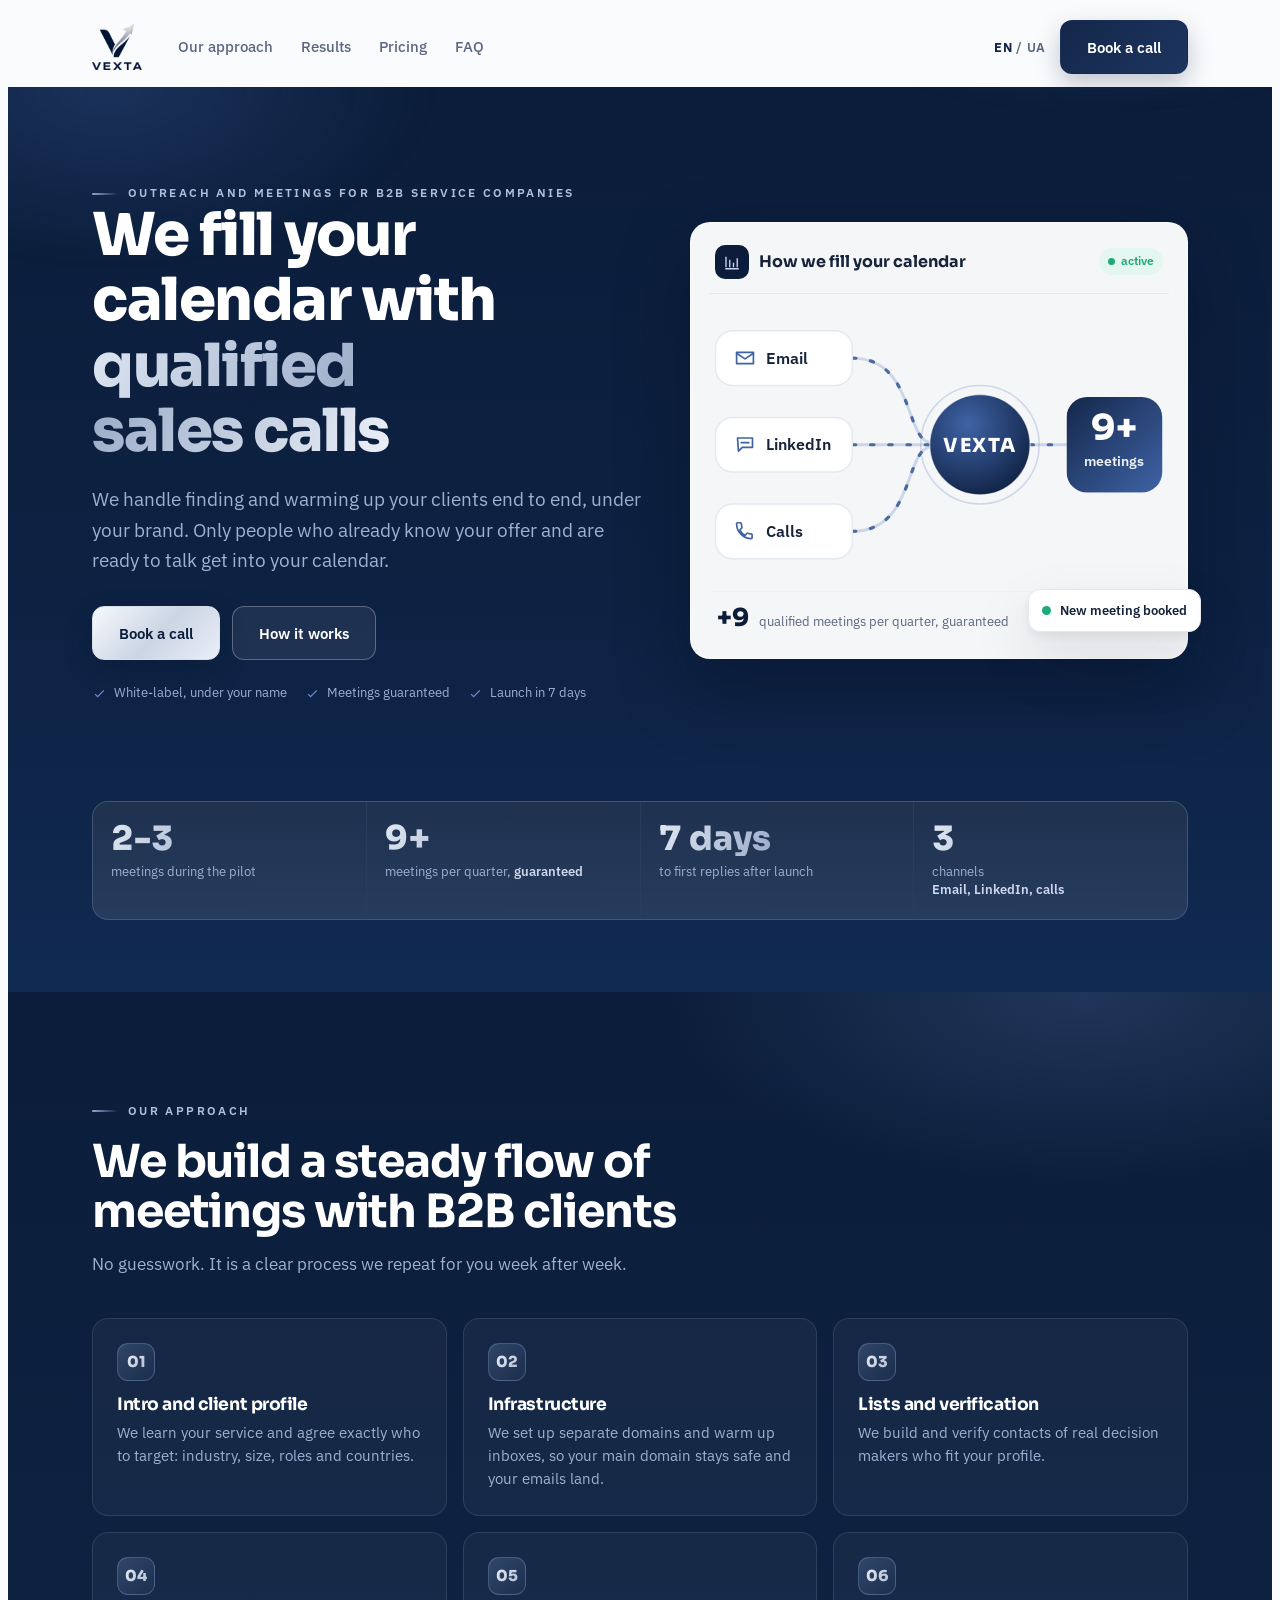
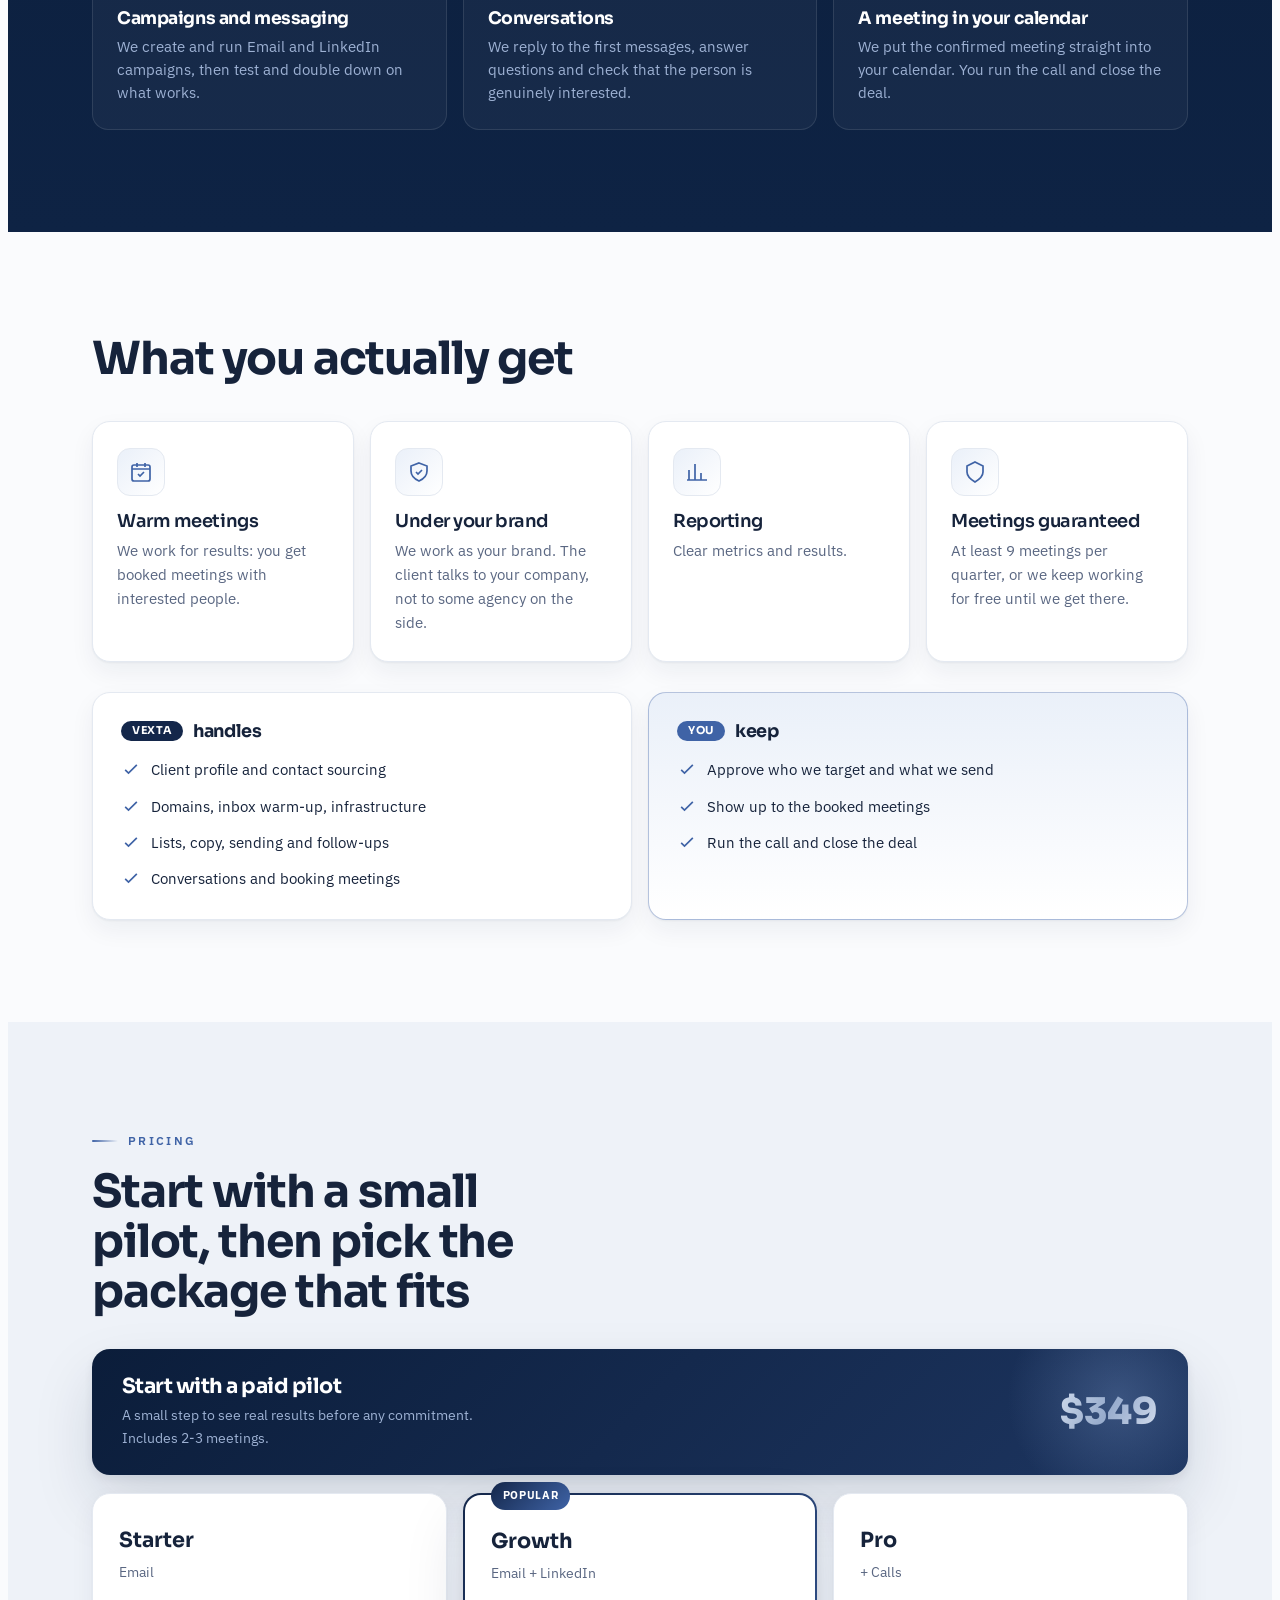
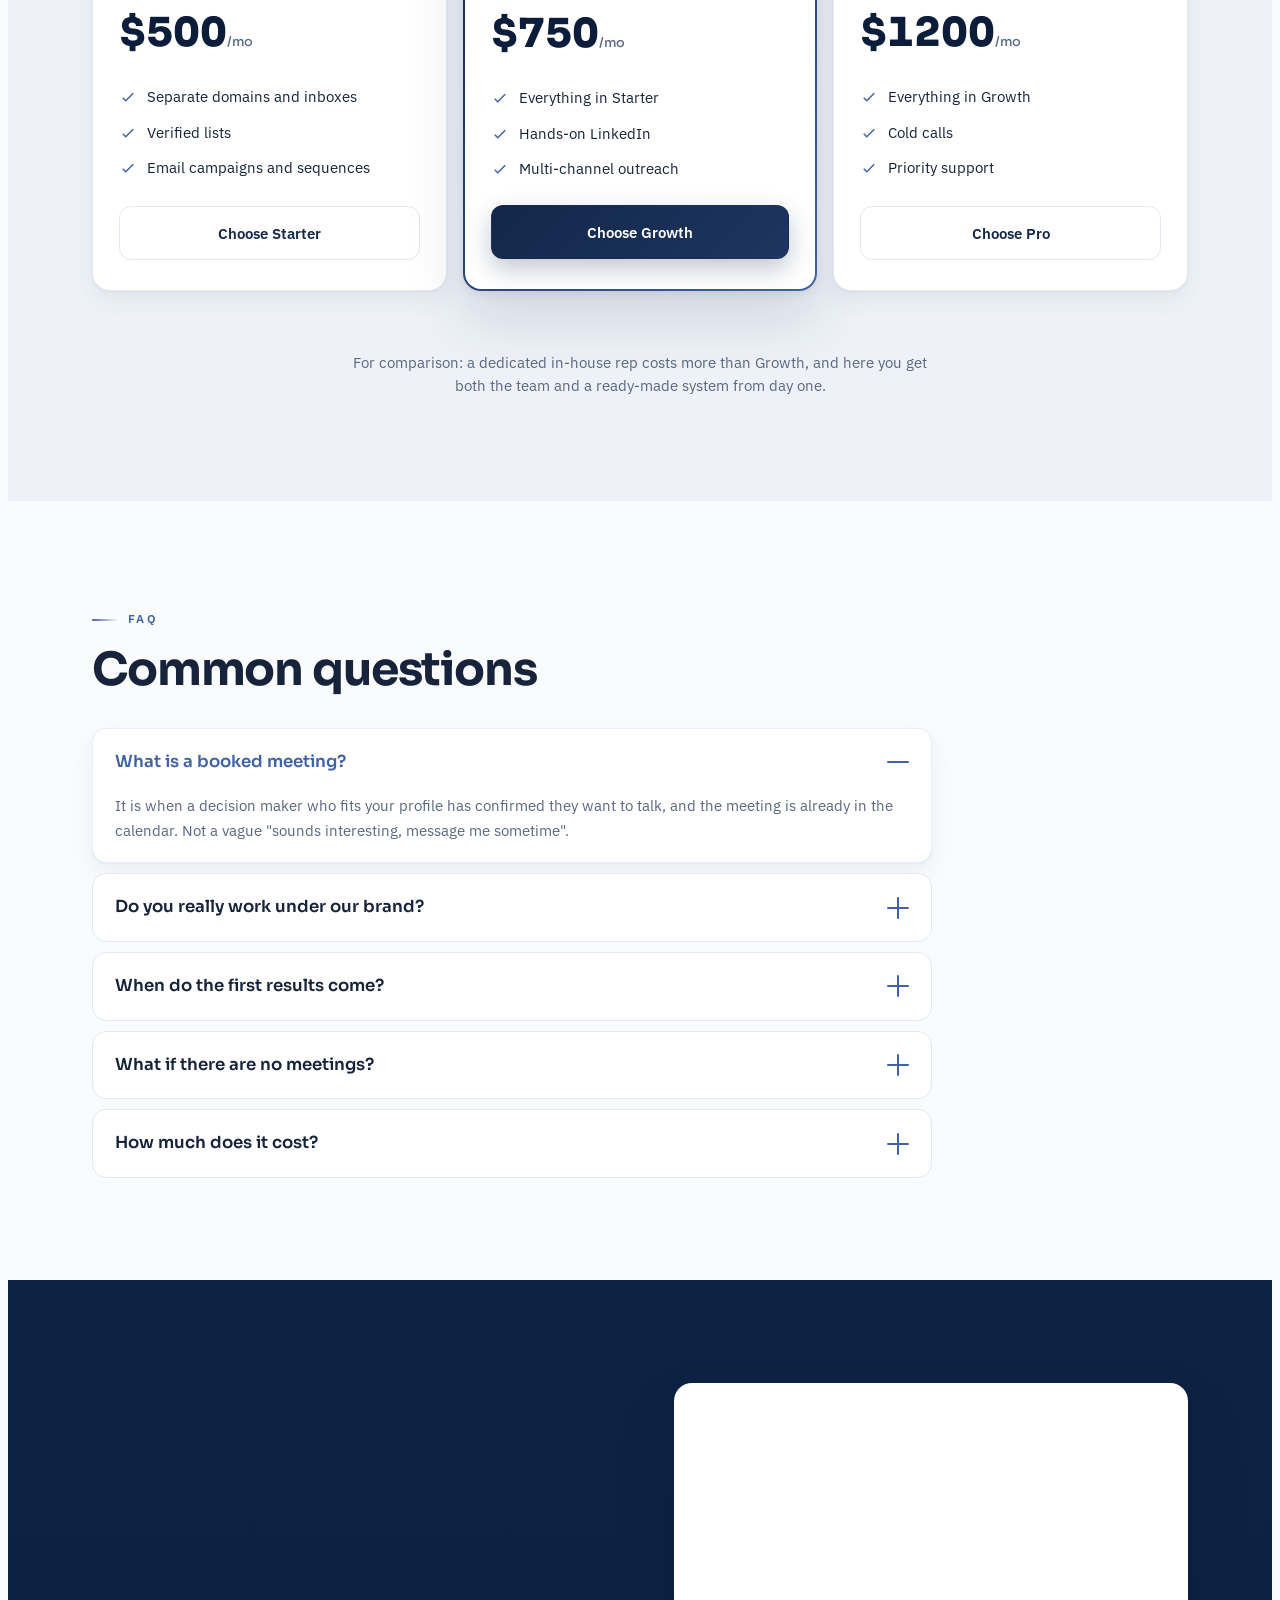
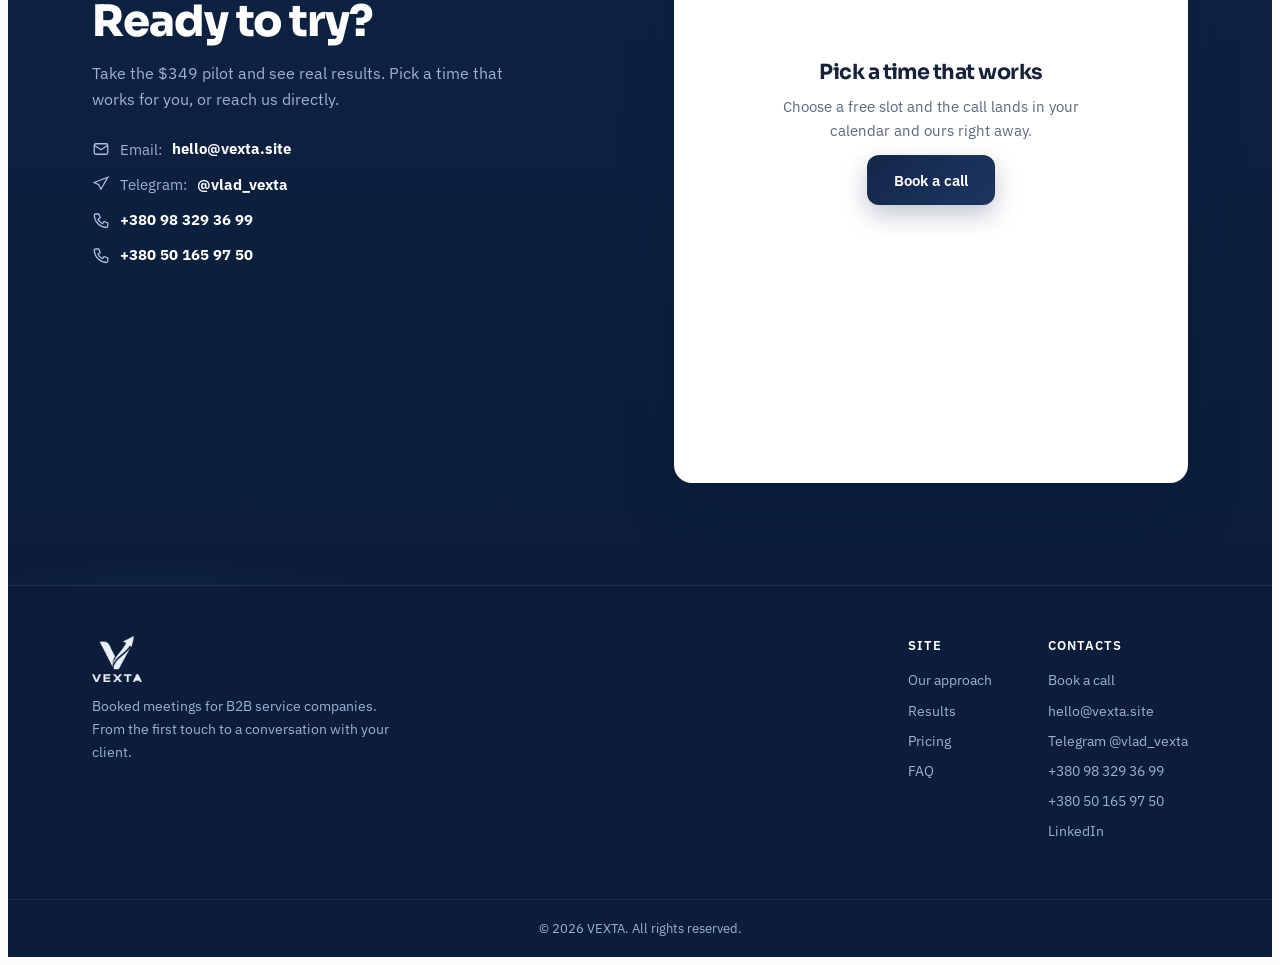
==== commit a9591277: "Update Calendly URL in index.html" ====
--- a/index.html
+++ b/index.html
@@ -583,7 +583,7 @@
       setTimeout(function(){ els.forEach(function(e){ e.classList.add('in'); }); }, 2600);
     }
     // --- Calendly --- Replace with your Calendly link / Замініть на ваш Calendly (one place):
-    var CALENDLY_URL='https://calendly.com/vexta-b2b/30min';
+    var CALENDLY_URL='https://calendly.com/hello-vexta/30min';
     function book(){ if(window.Calendly && Calendly.initPopupWidget){ Calendly.initPopupWidget({url:CALENDLY_URL}); } else { window.open(CALENDLY_URL,'_blank','noopener'); } return false; }
     [].slice.call(document.querySelectorAll('.js-book')).forEach(function(b){ b.addEventListener('click', function(e){ e.preventDefault(); book(); }); });
     var inline=document.getElementById('calInline');
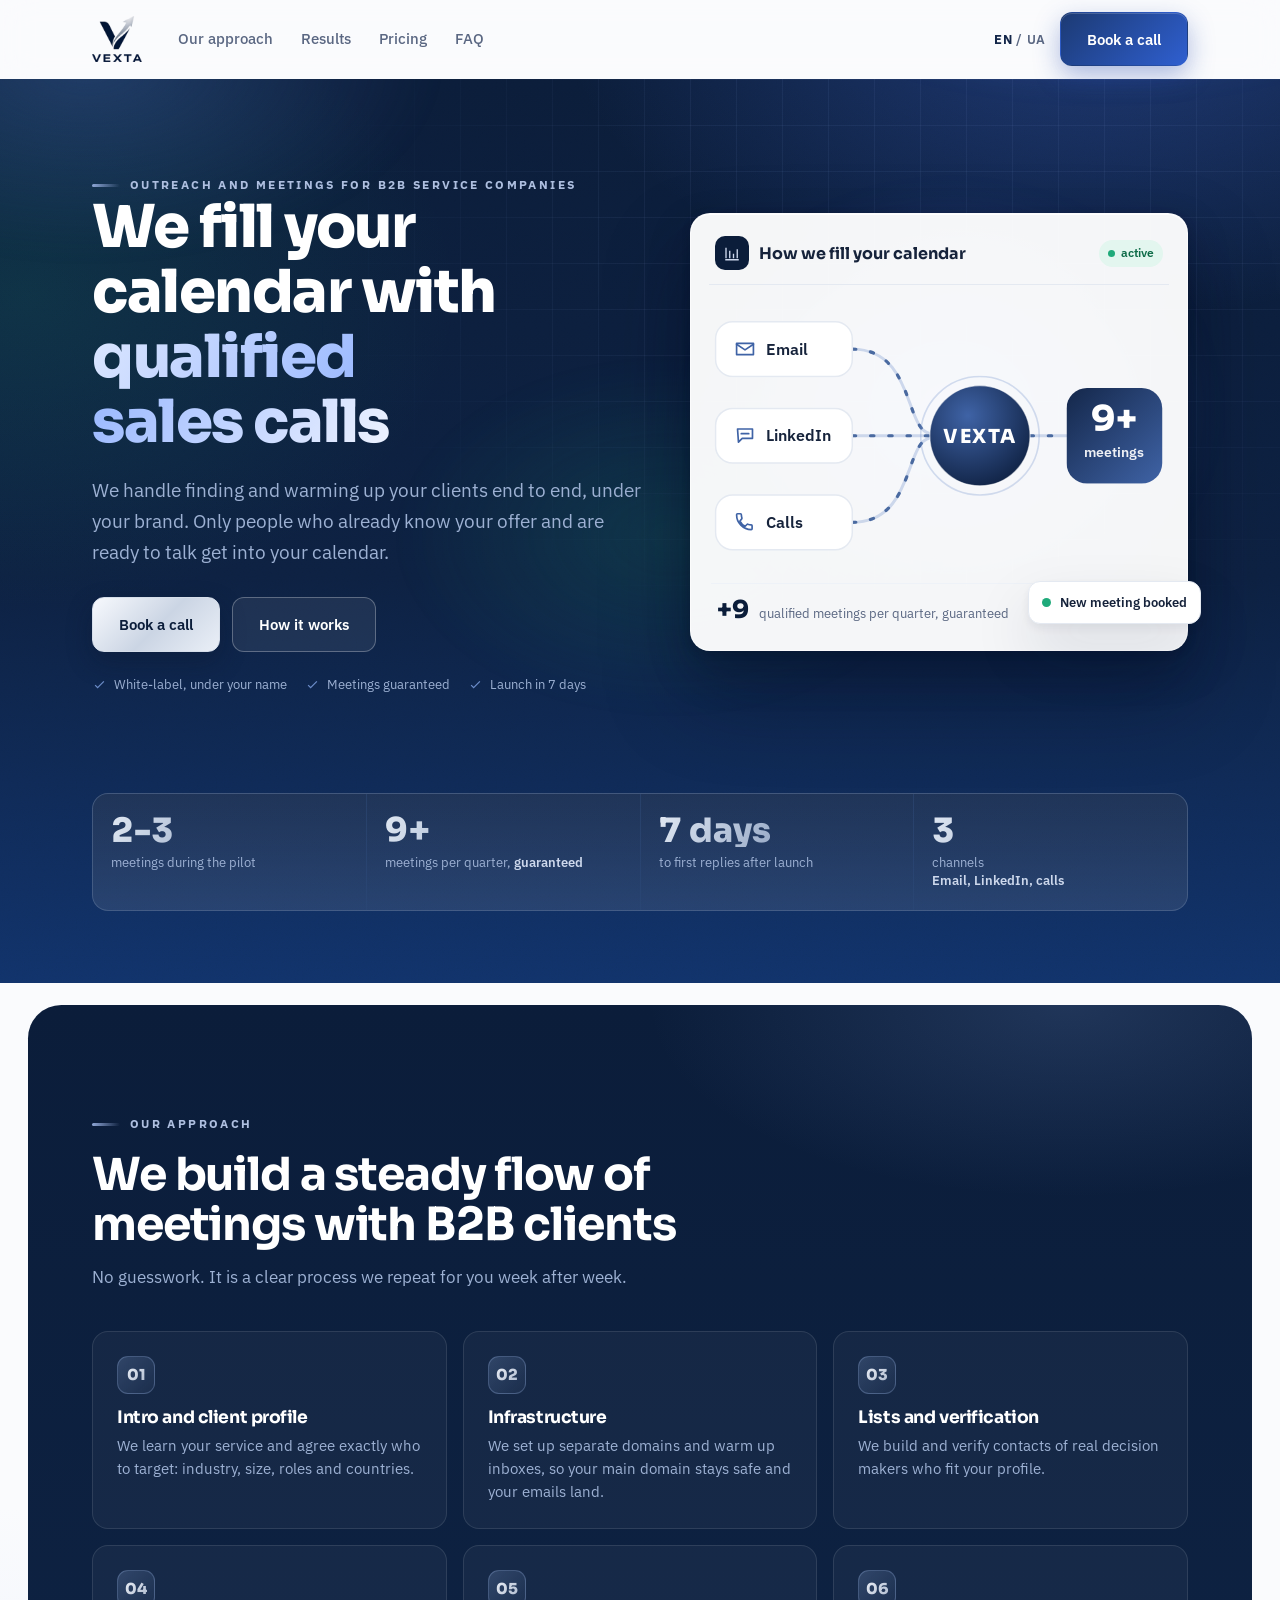
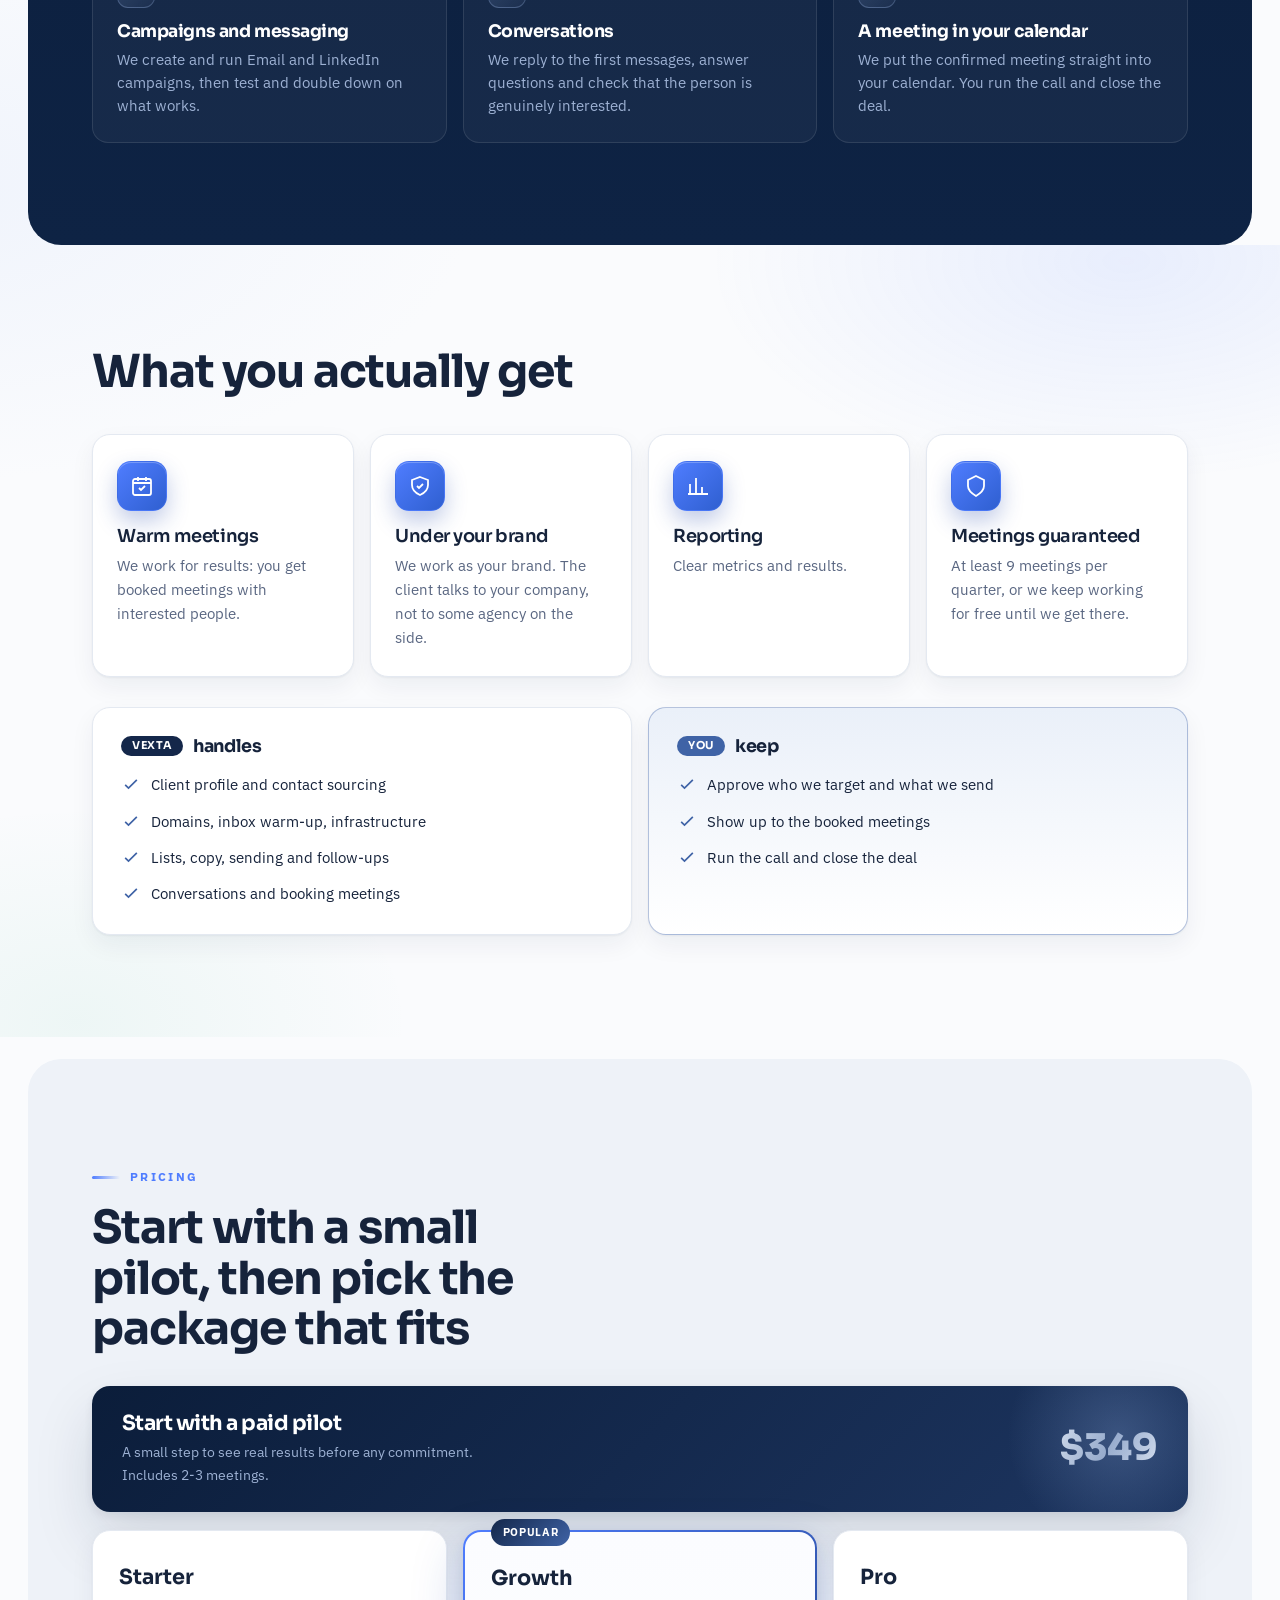
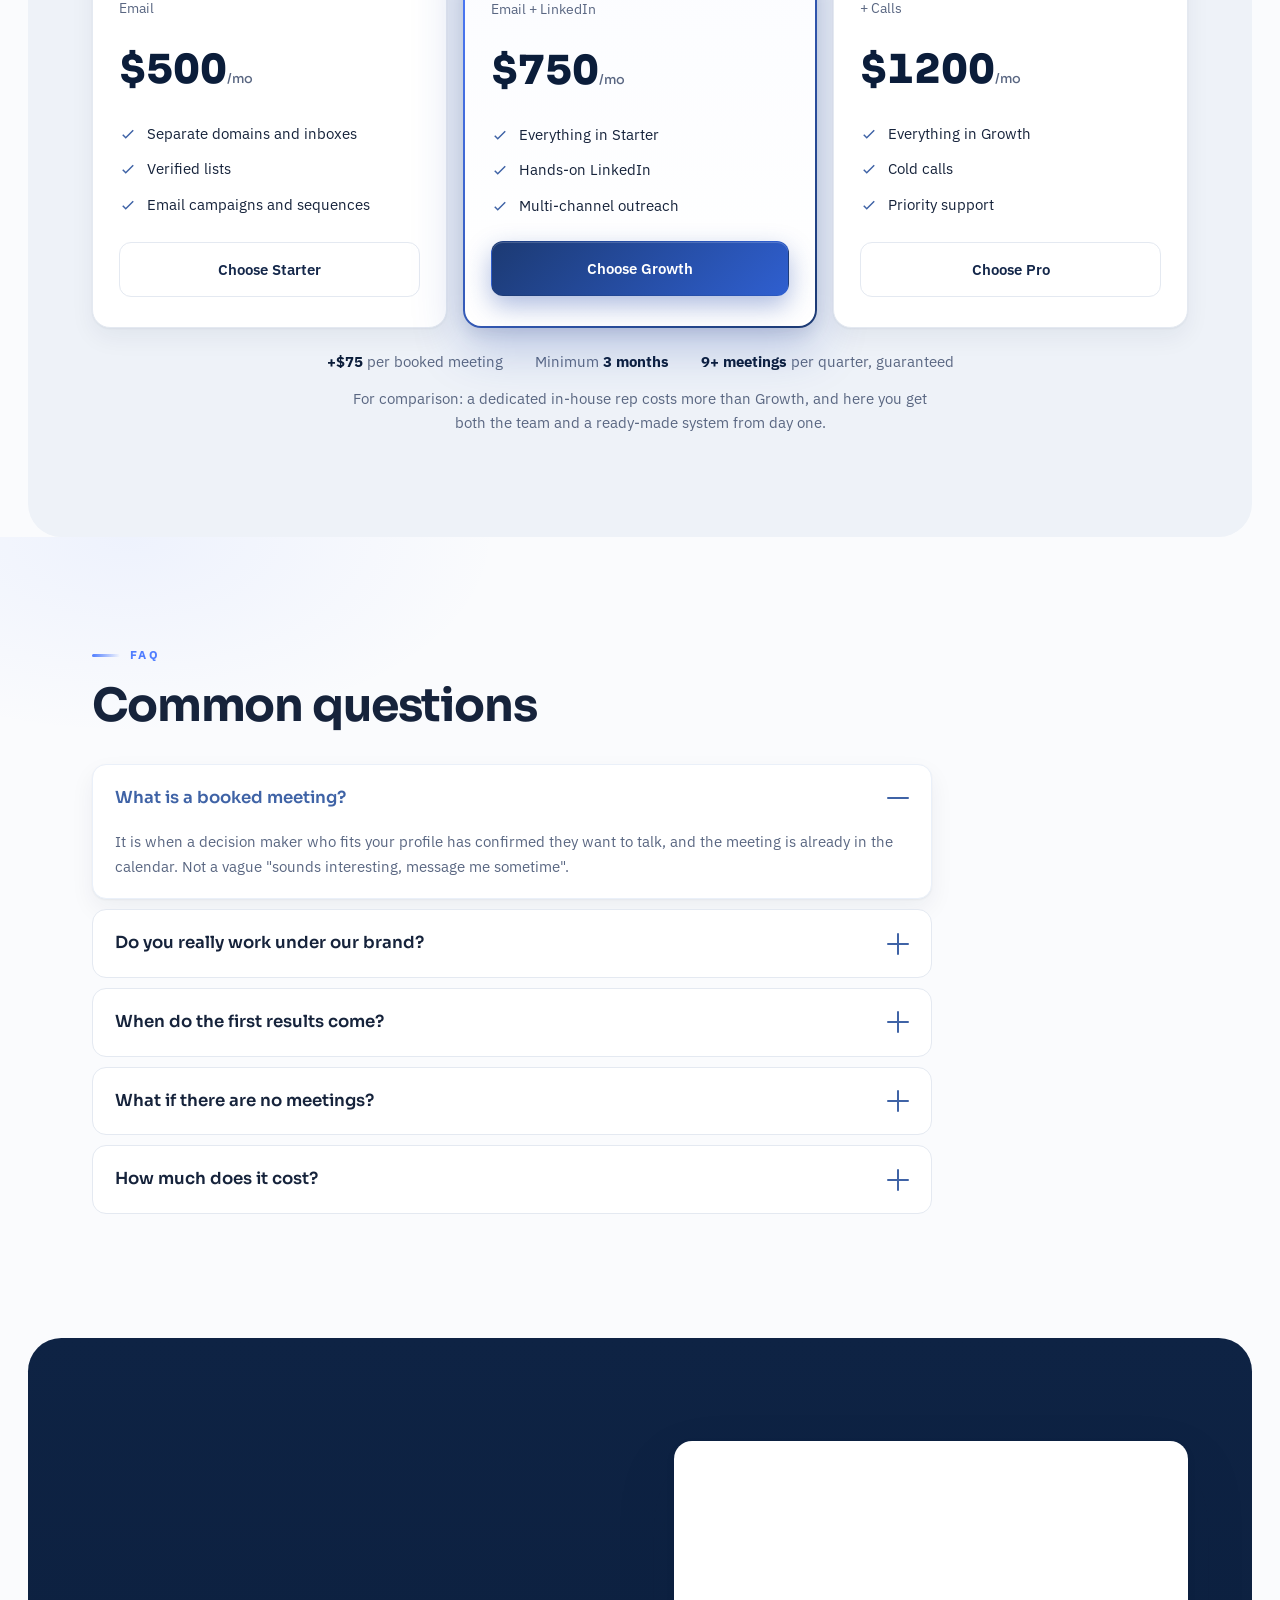
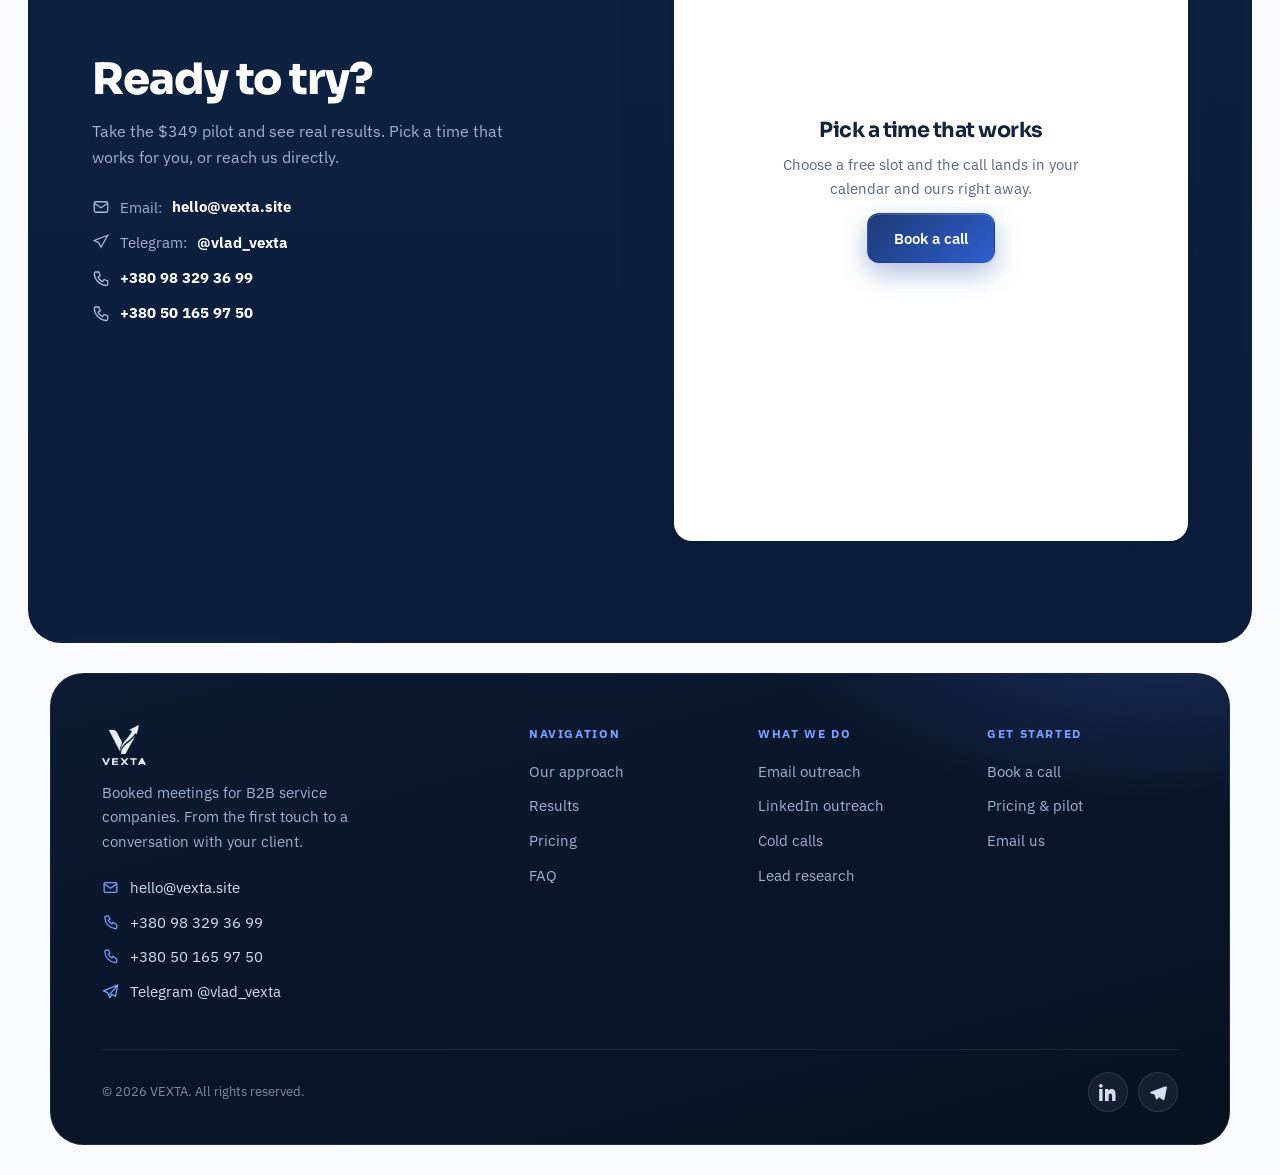
==== commit 79acb77e: "Visual redesign: hero glow, electric accent, rounded blocks, new footer, favicon, a11y - Richer hero" ====
--- a/index.html
+++ b/index.html
@@ -4,6 +4,9 @@
 <meta charset="utf-8">
 <meta name="viewport" content="width=device-width,initial-scale=1,viewport-fit=cover">
 <title>VEXTA - Booked B2B sales meetings</title>
+<link rel="icon" href="/favicon.ico" sizes="any">
+<link rel="icon" type="image/png" sizes="96x96" href="/favicon-96x96.png">
+<link rel="apple-touch-icon" href="/apple-touch-icon.png">
 <meta name="description" content="VEXTA books qualified B2B sales meetings for service companies. Outreach via Email, LinkedIn and calls, fully under your brand. 9+ meetings per quarter, guaranteed.">
 <link rel="preconnect" href="https://fonts.gstatic.com" crossorigin>
 <link rel="stylesheet" href="https://fonts.googleapis.com/css2?family=Sora:wght@400;500;600;700;800&family=IBM+Plex+Sans:wght@0,400;0,500;0,600&display=swap">
@@ -17,11 +20,14 @@
     --paper:#FAFBFD; --surface:#ffffff; --surface-2:#EEF2F8; --line:#E4E9F1;
     --ink:#16233b; --ink-soft:#5a6782;
     --steel:#3f63a6; --steel-2:#6b8cc8; --steel-soft:#EAF0F9;
+    --accent:#4f7dff; --accent-2:#7aa0ff; --accent-soft:#e8eeff;
     --mint:#1faa7a; --mint-soft:#e3f6ef;
     --on-navy:#EAF0FA; --on-navy-soft:#9DB1D3;
     --radius:18px; --radius-s:12px;
+    --ease:cubic-bezier(.2,0,0,1);
     --shadow-s:0 1px 2px rgba(16,32,60,.05), 0 10px 24px rgba(16,32,60,.06);
     --shadow:0 4px 10px rgba(16,32,60,.07), 0 28px 60px rgba(16,32,60,.13);
+    --shadow-lift:0 6px 16px rgba(16,32,60,.09), 0 36px 72px rgba(16,32,60,.17);
     --glow:conic-gradient(from 180deg at 50% 50%, rgba(63,99,166,.0), rgba(90,130,200,.5), rgba(170,190,225,.3), rgba(63,99,166,.0));
     --f-display:"Sora","Trebuchet MS",system-ui,sans-serif;
     --f-body:"IBM Plex Sans",system-ui,-apple-system,sans-serif;
@@ -29,24 +35,24 @@
   *{box-sizing:border-box;}
   html{scroll-behavior:smooth;}
   @media (prefers-reduced-motion: reduce){ html{scroll-behavior:auto;} }
-  body{background:var(--paper); color:var(--ink); font-family:var(--f-body); line-height:1.6; -webkit-font-smoothing:antialiased; overflow-x:hidden;}
+  body{margin:0; background:radial-gradient(1100px 520px at 100% -8%, #edf2fb, transparent 62%), radial-gradient(900px 480px at -5% 30%, #f0f4fc, transparent 60%), var(--paper); color:var(--ink); font-family:var(--f-body); line-height:1.6; -webkit-font-smoothing:antialiased; overflow-x:hidden;}
   h1,h2,h3,h4{font-family:var(--f-display); line-height:1.1; text-wrap:balance; margin:0; letter-spacing:-.025em;}
   p{margin:0;} a{color:inherit; text-decoration:none;} img{max-width:100%;}
   .wrap{max-width:1140px; margin:0 auto; padding-left:max(22px,env(safe-area-inset-left,0px)); padding-right:max(22px,env(safe-area-inset-right,0px));}
   .silver{background:linear-gradient(120deg,#dfe7f2 0%,#9fb0cb 48%,#eef2f9 100%); -webkit-background-clip:text; background-clip:text; color:transparent;}
-  .eyebrow{font-family:var(--f-body); font-size:.74rem; font-weight:600; letter-spacing:.2em; text-transform:uppercase; color:var(--steel); display:inline-flex; align-items:center; gap:10px;}
-  .eyebrow::before{content:""; width:26px; height:2px; border-radius:2px; background:linear-gradient(90deg,var(--steel),transparent);}
+  .eyebrow{font-family:var(--f-body); font-size:.74rem; font-weight:700; letter-spacing:.2em; text-transform:uppercase; color:var(--accent); display:inline-flex; align-items:center; gap:10px;}
+  .eyebrow::before{content:""; width:28px; height:3px; border-radius:2px; background:linear-gradient(90deg,var(--accent),transparent);}
   .section{padding-block:clamp(56px,8vw,104px);}
   .sec-head{max-width:62ch;} .sec-eyebrow{margin-bottom:16px;}
   .sec-title{font-size:clamp(1.7rem,4.6vw,2.85rem); font-weight:700;}
   .sec-lede{color:var(--ink-soft); margin-top:14px; font-size:1.05rem;}
 
   /* buttons */
-  .btn{font-family:var(--f-body); font-weight:600; font-size:.95rem; padding:14px 26px; border-radius:12px; display:inline-flex; align-items:center; justify-content:center; gap:9px; cursor:pointer; border:1px solid transparent; position:relative; overflow:hidden; transition:transform .14s ease, box-shadow .2s ease, filter .2s ease, background .2s ease, border-color .2s ease;}
-  .btn:active{transform:translateY(1px);}
+  .btn{font-family:var(--f-body); font-weight:600; font-size:.95rem; padding:14px 26px; border-radius:12px; display:inline-flex; align-items:center; justify-content:center; gap:9px; cursor:pointer; border:1px solid transparent; position:relative; overflow:hidden; transition:transform .15s var(--ease), box-shadow .25s var(--ease), filter .2s var(--ease), background .2s var(--ease), border-color .2s var(--ease);}
+  .btn:not(:disabled):active{transform:scale(.96);}
   .btn svg{width:17px; height:17px;}
-  .btn-navy{background:linear-gradient(135deg,var(--navy),var(--navy-2)); color:#fff; box-shadow:0 10px 24px rgba(20,39,74,.26);}
-  .btn-navy:hover{filter:brightness(1.12); box-shadow:0 14px 30px rgba(20,39,74,.34); transform:translateY(-1px);}
+  .btn-navy{background:linear-gradient(135deg,#1c3a73 0%,#2f5fd0 100%); color:#fff; box-shadow:0 10px 26px rgba(31,70,170,.36), inset 0 1px 0 rgba(255,255,255,.18);}
+  .btn-navy:hover{filter:brightness(1.1); box-shadow:0 16px 36px rgba(31,70,170,.46), inset 0 1px 0 rgba(255,255,255,.22); transform:translateY(-1px);}
   .btn-silver{background:linear-gradient(135deg,#f7f9fd 0%,#cbd5e4 52%,#eaeff7 100%); color:var(--navy-deep); border:1px solid #d6dEEA; box-shadow:0 10px 26px rgba(10,20,40,.3);}
   .btn-silver:hover{filter:brightness(1.05); transform:translateY(-1px);}
   .btn-ghost{background:transparent; border-color:var(--line); color:var(--navy);}
@@ -79,15 +85,26 @@
 
   /* HERO */
   .hero{position:relative; overflow:hidden; color:var(--on-navy);
-    background:linear-gradient(180deg,var(--navy-deep) 0%, #0d2142 55%, #112a52 100%);}
-  .hero .aurora{position:absolute; inset:-30% -10% auto -10%; height:120%; background:
-      radial-gradient(600px 300px at 80% 10%, rgba(107,140,200,.4), transparent 60%),
-      radial-gradient(520px 280px at 15% 25%, rgba(63,99,166,.3), transparent 62%);
-     filter:blur(10px); animation:aurora 16s ease-in-out infinite alternate; z-index:0;}
+    background:
+      radial-gradient(900px 520px at 86% -8%, rgba(79,125,255,.30), transparent 60%),
+      radial-gradient(720px 520px at 2% 24%, rgba(31,170,122,.14), transparent 60%),
+      linear-gradient(180deg,var(--navy-deep) 0%, #0d2142 55%, #11336b 100%);}
+  .hero::before{content:""; position:absolute; inset:0; z-index:0; pointer-events:none;
+    background-image:linear-gradient(rgba(150,180,240,.07) 1px,transparent 1px),linear-gradient(90deg,rgba(150,180,240,.07) 1px,transparent 1px);
+    background-size:46px 46px;
+    -webkit-mask:radial-gradient(780px 540px at 72% 18%, #000 38%, transparent 80%); mask:radial-gradient(780px 540px at 72% 18%, #000 38%, transparent 80%);}
+  .hero .aurora{position:absolute; inset:-30% -10% auto -10%; height:130%; background:
+      radial-gradient(640px 320px at 80% 8%, rgba(79,125,255,.50), transparent 60%),
+      radial-gradient(560px 300px at 14% 22%, rgba(63,99,166,.40), transparent 62%),
+      radial-gradient(440px 280px at 52% 62%, rgba(31,170,122,.16), transparent 62%);
+     filter:blur(12px); animation:aurora 16s ease-in-out infinite alternate; z-index:0;}
   @keyframes aurora{0%{transform:translate3d(0,0,0) scale(1);}100%{transform:translate3d(0,-18px,0) scale(1.06);}}
   @media (prefers-reduced-motion: reduce){ .hero .aurora{animation:none;} }
+  .hero::after{content:""; position:absolute; inset:0; z-index:1; pointer-events:none; opacity:.05; mix-blend-mode:overlay;
+    background-image:url("data:image/svg+xml,%3Csvg xmlns='http://www.w3.org/2000/svg' width='140' height='140'%3E%3Cfilter id='n'%3E%3CfeTurbulence type='fractalNoise' baseFrequency='0.85' numOctaves='2' stitchTiles='stitch'/%3E%3C/filter%3E%3Crect width='100%25' height='100%25' filter='url(%23n)'/%3E%3C/svg%3E");}
   .hero-in{position:relative; z-index:2; padding-block:clamp(48px,7vw,92px); display:grid; grid-template-columns:1.05fr .95fr; gap:48px; align-items:center;}
   .hero h1{font-size:clamp(2.1rem,5.6vw,3.7rem); font-weight:800; color:#fff;}
+  .hero h1 .silver{background:linear-gradient(118deg,#dce7ff 0%,#9fbcff 48%,#eef3ff 100%); -webkit-background-clip:text; background-clip:text; color:transparent;}
   .hero .eyebrow{color:#aebfe0;} .hero .eyebrow::before{background:linear-gradient(90deg,#8fa6d6,transparent);}
   .hero p.sub{margin-top:20px; max-width:54ch; color:var(--on-navy-soft); font-size:clamp(1.02rem,2.1vw,1.2rem);}
   .hero .cta-row{display:flex; gap:12px; flex-wrap:wrap; margin-top:30px;}
@@ -97,7 +114,9 @@
   @media (max-width:900px){ .hero-in{grid-template-columns:1fr; gap:36px;} }
 
   /* hero mockup card */
-  .mock{position:relative; background:rgba(255,255,255,.96); border:1px solid rgba(255,255,255,.6); border-radius:20px; padding:18px; box-shadow:0 30px 70px rgba(5,15,35,.45); color:var(--ink); animation:floatcard 6s ease-in-out infinite;}
+  .mock{position:relative; background:rgba(255,255,255,.96); border:1px solid rgba(255,255,255,.6); border-radius:20px; padding:18px; box-shadow:inset 0 1px 0 rgba(255,255,255,.9), 0 2px 8px rgba(5,15,35,.20), 0 18px 40px rgba(5,15,35,.28), 0 44px 84px rgba(5,15,35,.36); color:var(--ink); animation:floatcard 6s ease-in-out infinite;}
+  .mock::before{content:""; position:absolute; inset:-16% -12%; z-index:-1; border-radius:44px; pointer-events:none;
+    background:radial-gradient(58% 52% at 52% 46%, rgba(79,125,255,.60), rgba(79,125,255,0) 72%); filter:blur(16px);}
   @keyframes floatcard{0%,100%{transform:translateY(0);}50%{transform:translateY(-12px);}}
   @media (prefers-reduced-motion: reduce){ .mock{animation:none;} }
   .mock .mh{display:flex; align-items:center; gap:10px; padding:4px 6px 14px; border-bottom:1px solid var(--line);}
@@ -157,20 +176,27 @@
 
   /* reveal */
   .reveal{opacity:1; transform:none;}
-  html.js .reveal{opacity:0; transform:translateY(24px); transition:opacity .6s ease, transform .6s ease; transition-delay:calc(var(--i,0)*70ms);}
+  html.js .reveal{opacity:0; transform:translateY(22px); transition:opacity .7s var(--ease), transform .7s var(--ease); transition-delay:calc(var(--i,0)*70ms);}
   html.js .reveal.in{opacity:1; transform:none;}
   @media (prefers-reduced-motion: reduce){ html.js .reveal{opacity:1 !important; transform:none !important;} }
+  /* hover-lift only on real pointers, so it never latches on touch */
+  @media (hover:none){ .card:hover,.step:hover,.plan:hover,.btn:hover{transform:none;} }
 
   /* cards */
   .grid{display:grid; gap:16px;} .g4{grid-template-columns:repeat(4,1fr);} .g3{grid-template-columns:repeat(3,1fr);}
-  .card{background:var(--surface); border:1px solid var(--line); border-radius:var(--radius); padding:26px 24px; box-shadow:var(--shadow-s); transition:transform .2s, box-shadow .2s, border-color .2s;}
-  .card:hover{transform:translateY(-5px); box-shadow:var(--shadow); border-color:var(--steel-soft);}
-  .card .ic{width:48px; height:48px; border-radius:13px; background:linear-gradient(135deg,var(--steel-soft),#fff); border:1px solid var(--line); display:flex; align-items:center; justify-content:center; margin-bottom:16px;}
-  .card .ic svg{width:24px; height:24px; stroke:var(--steel); fill:none; stroke-width:1.7;}
+  .card{background:var(--surface); border:1px solid var(--line); border-radius:var(--radius); padding:26px 24px; box-shadow:var(--shadow-s); transition:transform .25s var(--ease), box-shadow .25s var(--ease), border-color .25s var(--ease);}
+  .card:hover{transform:translateY(-6px); box-shadow:var(--shadow-lift); border-color:var(--steel-soft);}
+  .card .ic{width:50px; height:50px; border-radius:14px; background:linear-gradient(135deg,var(--accent),#2f5fd0); border:1px solid rgba(79,125,255,.35); display:flex; align-items:center; justify-content:center; margin-bottom:16px; box-shadow:0 10px 22px rgba(31,70,170,.28), inset 0 1px 0 rgba(255,255,255,.25);}
+  .card .ic svg{width:24px; height:24px; stroke:#fff; fill:none; stroke-width:1.8;}
   .card h3{font-size:1.12rem; font-weight:600;}
   .card p{color:var(--ink-soft); font-size:.94rem; margin-top:8px;}
   @media (max-width:900px){ .g4{grid-template-columns:1fr 1fr;} .g3{grid-template-columns:1fr;} }
   @media (max-width:560px){ .g4{grid-template-columns:1fr;} }
+  /* lit light sections */
+  #value,#faq{position:relative;}
+  #value::before{content:""; position:absolute; inset:0; z-index:0; pointer-events:none; background:radial-gradient(720px 380px at 88% 2%, rgba(79,125,255,.10), transparent 58%), radial-gradient(560px 360px at 6% 98%, rgba(31,170,122,.06), transparent 60%);}
+  #faq::before{content:""; position:absolute; inset:0; z-index:0; pointer-events:none; background:radial-gradient(640px 340px at 10% 0%, rgba(79,125,255,.07), transparent 58%);}
+  #value>.wrap,#faq>.wrap{position:relative; z-index:1;}
 
   /* PROCESS timeline */
   .process{background:linear-gradient(180deg,var(--navy-deep),#0e2344); color:var(--on-navy); position:relative; overflow:hidden;}
@@ -178,11 +204,11 @@
   .process .wrap{position:relative; z-index:1;}
   .process .sec-title{color:#fff;} .process .eyebrow{color:#aebfe0;} .process .eyebrow::before{background:linear-gradient(90deg,#8fa6d6,transparent);} .process .sec-lede{color:var(--on-navy-soft);}
   .steps{display:grid; grid-template-columns:repeat(3,1fr); gap:16px; margin-top:40px;}
-  .step{background:rgba(255,255,255,.04); border:1px solid rgba(255,255,255,.1); border-radius:16px; padding:24px; position:relative; transition:transform .2s, background .2s, border-color .2s;}
-  .step:hover{transform:translateY(-5px); background:rgba(255,255,255,.07); border-color:rgba(130,160,210,.4);}
+  .step{background:rgba(255,255,255,.04); border:1px solid rgba(255,255,255,.1); border-radius:16px; padding:24px; position:relative; transition:transform .25s var(--ease), background .25s var(--ease), border-color .25s var(--ease);}
+  .step:hover{transform:translateY(-6px); background:rgba(255,255,255,.08); border-color:rgba(130,160,210,.45);}
   .step .k{display:inline-flex; align-items:center; justify-content:center; width:38px; height:38px; border-radius:11px; background:linear-gradient(135deg,rgba(130,160,210,.25),rgba(130,160,210,.05)); border:1px solid rgba(150,175,220,.3); font-family:var(--f-display); font-weight:800; font-size:.95rem; margin-bottom:14px;}
   .step .k span{background:linear-gradient(135deg,#eef2f9,#aab7cc); -webkit-background-clip:text; background-clip:text; color:transparent;}
-  .step h4{color:#fff; font-size:1.08rem; margin:0 0 7px;}
+  .step h3{color:#fff; font-size:1.08rem; margin:0 0 7px;}
   .step p{color:var(--on-navy-soft); font-size:.91rem;}
   @media (max-width:820px){ .steps{grid-template-columns:1fr;} }
 
@@ -206,9 +232,10 @@
   .pilot-strip p{color:var(--on-navy-soft); font-size:.9rem; margin-top:5px; max-width:48ch; position:relative;}
   .pilot-strip .pr{font-family:var(--f-display); font-weight:800; font-size:2.3rem; white-space:nowrap; position:relative;}
   .plans{display:grid; grid-template-columns:repeat(3,1fr); gap:16px;}
-  .plan{background:var(--surface); border:1px solid var(--line); border-radius:var(--radius); padding:30px 26px; display:flex; flex-direction:column; box-shadow:var(--shadow-s); position:relative; transition:transform .2s, box-shadow .2s;}
-  .plan:hover{transform:translateY(-6px); box-shadow:var(--shadow);}
-  .plan.feat{border:0; box-shadow:var(--shadow); background:linear-gradient(var(--surface),var(--surface)) padding-box, linear-gradient(135deg,var(--navy),var(--steel)) border-box; border:2px solid transparent;}
+  .plan{background:var(--surface); border:1px solid var(--line); border-radius:var(--radius); padding:30px 26px; display:flex; flex-direction:column; box-shadow:var(--shadow-s); position:relative; transition:transform .25s var(--ease), box-shadow .25s var(--ease);}
+  .plan:hover{transform:translateY(-6px); box-shadow:var(--shadow-lift);}
+  .plan.feat{border:0; box-shadow:0 20px 50px rgba(31,70,170,.26), 0 6px 16px rgba(16,32,60,.1); background:linear-gradient(180deg,#fbfcff,var(--surface)) padding-box, linear-gradient(135deg,var(--accent),#1c3a73) border-box; border:2px solid transparent; transform:translateY(-6px);}
+  @media (max-width:820px){ .plan.feat{transform:none;} }
   .plan .badge{position:absolute; top:-13px; left:26px; background:linear-gradient(135deg,var(--navy),var(--steel)); color:#fff; font-size:.68rem; font-weight:700; letter-spacing:.06em; text-transform:uppercase; padding:5px 12px; border-radius:999px;}
   .plan .nm{font-family:var(--f-display); font-weight:700; font-size:1.3rem;}
   .plan .ch{color:var(--ink-soft); font-size:.88rem; margin:3px 0 18px;}
@@ -258,15 +285,32 @@
   @media (max-width:820px){ .cta-grid{grid-template-columns:1fr;} }
 
   /* FOOTER */
-  footer.ft{background:var(--navy-deep); color:var(--on-navy-soft); border-top:1px solid rgba(255,255,255,.08);}
-  .ft-in{padding-block:50px; display:flex; justify-content:space-between; gap:30px; flex-wrap:wrap;}
-  .ft .ftlogo{height:46px; width:auto; display:block;}
-  .ft .tagline{margin-top:12px; max-width:38ch; font-size:.9rem; line-height:1.6;}
-  .ft .cols{display:flex; gap:56px; flex-wrap:wrap;}
-  .ft h5{color:#fff; font-size:.8rem; letter-spacing:.08em; text-transform:uppercase; margin:0 0 12px; font-family:var(--f-body); font-weight:600;}
-  .ft a,.ft .fi{display:block; font-size:.9rem; margin:7px 0; color:var(--on-navy-soft); transition:color .15s;}
-  .ft a:hover{color:#cdd8ec;}
-  .ft-bar{border-top:1px solid rgba(255,255,255,.08); padding-block:18px; font-size:.82rem; text-align:center; color:var(--on-navy-soft);}
+  /* rounded "blocks" rhythm */
+  .process,.cta{border-radius:clamp(22px,2.6vw,36px); margin:clamp(12px,2vw,22px) clamp(12px,3vw,28px) 0; overflow:hidden;}
+  .pricing{border-radius:clamp(22px,2.6vw,36px); margin:clamp(12px,2vw,22px) clamp(12px,3vw,28px) 0; overflow:hidden;}
+
+  /* FOOTER - dark rounded block */
+  footer.ft{background:transparent; padding:clamp(16px,2.4vw,30px) clamp(12px,3vw,28px) clamp(18px,2.4vw,30px);}
+  .ft-card{position:relative; overflow:hidden; max-width:1180px; margin:0 auto; background:linear-gradient(165deg,#0c1a33 0%,#081120 100%); border:1px solid rgba(255,255,255,.08); border-radius:clamp(22px,2.6vw,36px); padding:clamp(34px,4vw,60px) clamp(24px,4vw,58px) clamp(22px,2.6vw,32px); color:var(--on-navy-soft);}
+  .ft-card::before{content:""; position:absolute; inset:0; z-index:0; pointer-events:none; background:radial-gradient(640px 320px at 94% -12%, rgba(79,125,255,.22), transparent 60%);}
+  .ft-top{position:relative; z-index:1; display:grid; grid-template-columns:1.1fr 1.9fr; gap:clamp(30px,4vw,60px);}
+  .ft-brand .ftlogo{height:40px; width:auto; display:block;}
+  .ft-brand .tagline{margin-top:16px; max-width:34ch; font-size:.92rem; line-height:1.65; color:var(--on-navy-soft);}
+  .ft-contact{margin-top:22px; display:grid; gap:11px;}
+  .ft-contact a{display:inline-flex; align-items:center; gap:11px; font-size:.92rem; color:#d4def0; width:max-content; transition:color .15s;}
+  .ft-contact a svg{width:17px; height:17px; stroke:var(--accent-2); fill:none; stroke-width:1.8; stroke-linecap:round; stroke-linejoin:round; flex:none;}
+  .ft-contact a:hover{color:#fff;}
+  .ft-cols{display:grid; grid-template-columns:repeat(3,1fr); gap:clamp(20px,3vw,42px);}
+  .ft-cols h5{color:var(--accent-2); font-size:.72rem; letter-spacing:.14em; text-transform:uppercase; margin:0 0 16px; font-family:var(--f-body); font-weight:700;}
+  .ft-cols a{display:block; font-size:.93rem; margin:11px 0; color:var(--on-navy-soft); transition:color .15s var(--ease), padding-left .18s var(--ease);}
+  @media (hover:hover){ .ft-cols a:hover{color:#fff; padding-left:5px;} }
+  .ft-bar{position:relative; z-index:1; margin-top:clamp(28px,4vw,46px); padding-top:22px; border-top:1px solid rgba(255,255,255,.08); display:flex; justify-content:space-between; align-items:center; gap:16px; flex-wrap:wrap; font-size:.84rem; color:#7f8ca6;}
+  .ft-social{display:flex; gap:10px;}
+  .ft-social a{width:40px; height:40px; border-radius:50%; background:rgba(255,255,255,.06); border:1px solid rgba(255,255,255,.1); display:inline-flex; align-items:center; justify-content:center; transition:background .18s var(--ease), transform .18s var(--ease); color:#d4def0;}
+  .ft-social a:hover{background:var(--accent); border-color:transparent; transform:translateY(-2px); color:#fff;}
+  .ft-social svg{width:18px; height:18px; fill:currentColor;}
+  @media (max-width:860px){ .ft-top{grid-template-columns:1fr;} }
+  @media (max-width:560px){ .ft-cols{grid-template-columns:1fr 1fr;} .ft-bar{flex-direction:column-reverse; align-items:flex-start; gap:18px;} }
 
   .proto-tag{position:fixed; right:12px; bottom:calc(12px + env(safe-area-inset-bottom,0px)); z-index:70; background:linear-gradient(135deg,var(--navy),var(--steel)); color:#fff; font-size:.72rem; font-weight:700; letter-spacing:.04em; padding:8px 13px; border-radius:999px; box-shadow:var(--shadow); opacity:.95;}
 
@@ -280,9 +324,26 @@
   .cal-fallback h3{font-size:1.3rem; color:var(--ink);}
   .cal-fallback .hint{color:var(--ink-soft); font-size:.92rem; max-width:34ch; margin:0;}
   @media (max-width:600px){ .cal-host{height:1000px;} }
+
+  /* better-interface pass: a11y focus, skip link, polish */
+  .skip{position:absolute; left:8px; top:-60px; z-index:200; background:var(--navy-deep); color:#fff; padding:10px 16px; border-radius:10px; font-weight:600; font-size:.9rem; text-decoration:none; transition:top .15s;}
+  .skip:focus{top:calc(8px + env(safe-area-inset-top,0px));}
+  :focus-visible{outline:3px solid var(--steel); outline-offset:3px; border-radius:4px;}
+  .btn:focus-visible, .skip:focus-visible{outline:3px solid #cdd8ec; outline-offset:3px;}
+  .faq summary:focus-visible{outline:3px solid var(--steel); outline-offset:4px;}
+  .mock .cstat{flex-wrap:wrap;} .mock .cstat .cl{min-width:0;}
+  @media (prefers-reduced-motion: reduce){ .skip{transition:none;} }
+
+  /* better-interface fixes: 320px overflow, contrast, heading */
+  .hero-in>*{min-width:0;}
+  .mock{min-width:0; max-width:100%;}
+  .mock svg.fl{max-width:100%;}
+  .stat{min-width:0;}
+  .mock .mh .live{color:#0e6b48;}
 </style>
 </head>
 <body>
+<a class="skip" href="#top">Skip to content</a>
 <header class="nav" id="siteNav">
   <div class="wrap nav-in">
     <a href="#top" class="brand" aria-label="VEXTA"><img src="[data-uri]" alt="VEXTA"></a>
@@ -320,15 +381,15 @@
         <a href="#how" class="btn btn-ghost-light">How it works</a>
       </div>
       <div class="pill-row">
-        <span><svg viewBox="0 0 24 24"><path d="M5 13l4 4L19 7"/></svg>White-label, under your name</span>
-        <span><svg viewBox="0 0 24 24"><path d="M5 13l4 4L19 7"/></svg>Meetings guaranteed</span>
-        <span><svg viewBox="0 0 24 24"><path d="M5 13l4 4L19 7"/></svg>Launch in 7 days</span>
+        <span><svg aria-hidden="true" viewBox="0 0 24 24"><path d="M5 13l4 4L19 7"/></svg>White-label, under your name</span>
+        <span><svg aria-hidden="true" viewBox="0 0 24 24"><path d="M5 13l4 4L19 7"/></svg>Meetings guaranteed</span>
+        <span><svg aria-hidden="true" viewBox="0 0 24 24"><path d="M5 13l4 4L19 7"/></svg>Launch in 7 days</span>
       </div>
     </div>
 
     <div class="mock">
       <div class="mh">
-        <span class="cal"><svg viewBox="0 0 24 24"><path d="M4 19V5M9 19V9M14 19v-6M19 19V7M3 21h18"/></svg></span>
+        <span class="cal"><svg aria-hidden="true" viewBox="0 0 24 24"><path d="M4 19V5M9 19V9M14 19v-6M19 19V7M3 21h18"/></svg></span>
         <span class="tt">How we fill your calendar</span>
         <span class="live"><i></i>active</span>
       </div>
@@ -406,12 +467,12 @@
       <p class="sec-lede reveal">No guesswork. It is a clear process we repeat for you week after week.</p>
     </div>
     <div class="steps">
-      <div class="step reveal" style="--i:0"><div class="k"><span>01</span></div><h4>Intro and client profile</h4><p>We learn your service and agree exactly who to target: industry, size, roles and countries.</p></div>
-      <div class="step reveal" style="--i:1"><div class="k"><span>02</span></div><h4>Infrastructure</h4><p>We set up separate domains and warm up inboxes, so your main domain stays safe and your emails land.</p></div>
-      <div class="step reveal" style="--i:2"><div class="k"><span>03</span></div><h4>Lists and verification</h4><p>We build and verify contacts of real decision makers who fit your profile.</p></div>
-      <div class="step reveal" style="--i:0"><div class="k"><span>04</span></div><h4>Campaigns and messaging</h4><p>We create and run Email and LinkedIn campaigns, then test and double down on what works.</p></div>
-      <div class="step reveal" style="--i:1"><div class="k"><span>05</span></div><h4>Conversations</h4><p>We reply to the first messages, answer questions and check that the person is genuinely interested.</p></div>
-      <div class="step reveal" style="--i:2"><div class="k"><span>06</span></div><h4>A meeting in your calendar</h4><p>We put the confirmed meeting straight into your calendar. You run the call and close the deal.</p></div>
+      <div class="step reveal" style="--i:0"><div class="k"><span>01</span></div><h3>Intro and client profile</h3><p>We learn your service and agree exactly who to target: industry, size, roles and countries.</p></div>
+      <div class="step reveal" style="--i:1"><div class="k"><span>02</span></div><h3>Infrastructure</h3><p>We set up separate domains and warm up inboxes, so your main domain stays safe and your emails land.</p></div>
+      <div class="step reveal" style="--i:2"><div class="k"><span>03</span></div><h3>Lists and verification</h3><p>We build and verify contacts of real decision makers who fit your profile.</p></div>
+      <div class="step reveal" style="--i:0"><div class="k"><span>04</span></div><h3>Campaigns and messaging</h3><p>We create and run Email and LinkedIn campaigns, then test and double down on what works.</p></div>
+      <div class="step reveal" style="--i:1"><div class="k"><span>05</span></div><h3>Conversations</h3><p>We reply to the first messages, answer questions and check that the person is genuinely interested.</p></div>
+      <div class="step reveal" style="--i:2"><div class="k"><span>06</span></div><h3>A meeting in your calendar</h3><p>We put the confirmed meeting straight into your calendar. You run the call and close the deal.</p></div>
     </div>
   </div>
 </section>
@@ -421,26 +482,26 @@
   <div class="wrap">
     <div class="sec-head"><h2 class="sec-title reveal">What you actually get</h2></div>
     <div class="grid g4" style="margin-top:36px">
-      <div class="card reveal" style="--i:0"><div class="ic"><svg viewBox="0 0 24 24"><rect x="3" y="5" width="18" height="16" rx="2"/><path d="M3 9h18M8 3v4M16 3v4M9 14l2 2 4-4"/></svg></div><h3>Warm meetings</h3><p>We work for results: you get booked meetings with interested people.</p></div>
-      <div class="card reveal" style="--i:1"><div class="ic"><svg viewBox="0 0 24 24"><path d="M12 3l8 3v5c0 5-3.5 8-8 10-4.5-2-8-5-8-10V6z"/><path d="M9 12l2 2 4-4"/></svg></div><h3>Under your brand</h3><p>We work as your brand. The client talks to your company, not to some agency on the side.</p></div>
-      <div class="card reveal" style="--i:2"><div class="ic"><svg viewBox="0 0 24 24"><path d="M4 20V10M10 20V4M16 20v-7M22 20H2"/></svg></div><h3>Reporting</h3><p>Clear metrics and results.</p></div>
-      <div class="card reveal" style="--i:3"><div class="ic"><svg viewBox="0 0 24 24"><path d="M12 2l8 4v6c0 4-3 7-8 10-5-3-8-6-8-10V6z"/></svg></div><h3>Meetings guaranteed</h3><p>At least 9 meetings per quarter, or we keep working for free until we get there.</p></div>
+      <div class="card reveal" style="--i:0"><div class="ic"><svg aria-hidden="true" viewBox="0 0 24 24"><rect x="3" y="5" width="18" height="16" rx="2"/><path d="M3 9h18M8 3v4M16 3v4M9 14l2 2 4-4"/></svg></div><h3>Warm meetings</h3><p>We work for results: you get booked meetings with interested people.</p></div>
+      <div class="card reveal" style="--i:1"><div class="ic"><svg aria-hidden="true" viewBox="0 0 24 24"><path d="M12 3l8 3v5c0 5-3.5 8-8 10-4.5-2-8-5-8-10V6z"/><path d="M9 12l2 2 4-4"/></svg></div><h3>Under your brand</h3><p>We work as your brand. The client talks to your company, not to some agency on the side.</p></div>
+      <div class="card reveal" style="--i:2"><div class="ic"><svg aria-hidden="true" viewBox="0 0 24 24"><path d="M4 20V10M10 20V4M16 20v-7M22 20H2"/></svg></div><h3>Reporting</h3><p>Clear metrics and results.</p></div>
+      <div class="card reveal" style="--i:3"><div class="ic"><svg aria-hidden="true" viewBox="0 0 24 24"><path d="M12 2l8 4v6c0 4-3 7-8 10-5-3-8-6-8-10V6z"/></svg></div><h3>Meetings guaranteed</h3><p>At least 9 meetings per quarter, or we keep working for free until we get there.</p></div>
     </div>
 
     <div class="split">
       <div class="box reveal"><h4><span class="tag">VEXTA</span> handles</h4>
         <ul>
-          <li><svg viewBox="0 0 24 24"><path d="M5 13l4 4L19 7"/></svg>Client profile and contact sourcing</li>
-          <li><svg viewBox="0 0 24 24"><path d="M5 13l4 4L19 7"/></svg>Domains, inbox warm-up, infrastructure</li>
-          <li><svg viewBox="0 0 24 24"><path d="M5 13l4 4L19 7"/></svg>Lists, copy, sending and follow-ups</li>
-          <li><svg viewBox="0 0 24 24"><path d="M5 13l4 4L19 7"/></svg>Conversations and booking meetings</li>
+          <li><svg aria-hidden="true" viewBox="0 0 24 24"><path d="M5 13l4 4L19 7"/></svg>Client profile and contact sourcing</li>
+          <li><svg aria-hidden="true" viewBox="0 0 24 24"><path d="M5 13l4 4L19 7"/></svg>Domains, inbox warm-up, infrastructure</li>
+          <li><svg aria-hidden="true" viewBox="0 0 24 24"><path d="M5 13l4 4L19 7"/></svg>Lists, copy, sending and follow-ups</li>
+          <li><svg aria-hidden="true" viewBox="0 0 24 24"><path d="M5 13l4 4L19 7"/></svg>Conversations and booking meetings</li>
         </ul>
       </div>
       <div class="box accent reveal" style="--i:1"><h4><span class="tag">You</span> keep</h4>
         <ul>
-          <li><svg viewBox="0 0 24 24"><path d="M5 13l4 4L19 7"/></svg>Approve who we target and what we send</li>
-          <li><svg viewBox="0 0 24 24"><path d="M5 13l4 4L19 7"/></svg>Show up to the booked meetings</li>
-          <li><svg viewBox="0 0 24 24"><path d="M5 13l4 4L19 7"/></svg>Run the call and close the deal</li>
+          <li><svg aria-hidden="true" viewBox="0 0 24 24"><path d="M5 13l4 4L19 7"/></svg>Approve who we target and what we send</li>
+          <li><svg aria-hidden="true" viewBox="0 0 24 24"><path d="M5 13l4 4L19 7"/></svg>Show up to the booked meetings</li>
+          <li><svg aria-hidden="true" viewBox="0 0 24 24"><path d="M5 13l4 4L19 7"/></svg>Run the call and close the deal</li>
         </ul>
       </div>
     </div>
@@ -465,9 +526,9 @@
         <div class="nm">Starter</div><div class="ch">Email</div>
         <div class="pr">$500<small>/mo</small></div>
         <ul>
-          <li><svg viewBox="0 0 24 24"><path d="M5 13l4 4L19 7"/></svg>Separate domains and inboxes</li>
-          <li><svg viewBox="0 0 24 24"><path d="M5 13l4 4L19 7"/></svg>Verified lists</li>
-          <li><svg viewBox="0 0 24 24"><path d="M5 13l4 4L19 7"/></svg>Email campaigns and sequences</li>
+          <li><svg aria-hidden="true" viewBox="0 0 24 24"><path d="M5 13l4 4L19 7"/></svg>Separate domains and inboxes</li>
+          <li><svg aria-hidden="true" viewBox="0 0 24 24"><path d="M5 13l4 4L19 7"/></svg>Verified lists</li>
+          <li><svg aria-hidden="true" viewBox="0 0 24 24"><path d="M5 13l4 4L19 7"/></svg>Email campaigns and sequences</li>
         </ul>
         <a href="#contact" class="btn btn-ghost">Choose Starter</a>
       </div>
@@ -476,9 +537,9 @@
         <div class="nm">Growth</div><div class="ch">Email + LinkedIn</div>
         <div class="pr">$750<small>/mo</small></div>
         <ul>
-          <li><svg viewBox="0 0 24 24"><path d="M5 13l4 4L19 7"/></svg>Everything in Starter</li>
-          <li><svg viewBox="0 0 24 24"><path d="M5 13l4 4L19 7"/></svg>Hands-on LinkedIn</li>
-          <li><svg viewBox="0 0 24 24"><path d="M5 13l4 4L19 7"/></svg>Multi-channel outreach</li>
+          <li><svg aria-hidden="true" viewBox="0 0 24 24"><path d="M5 13l4 4L19 7"/></svg>Everything in Starter</li>
+          <li><svg aria-hidden="true" viewBox="0 0 24 24"><path d="M5 13l4 4L19 7"/></svg>Hands-on LinkedIn</li>
+          <li><svg aria-hidden="true" viewBox="0 0 24 24"><path d="M5 13l4 4L19 7"/></svg>Multi-channel outreach</li>
         </ul>
         <a href="#contact" class="btn btn-navy">Choose Growth</a>
       </div>
@@ -486,9 +547,9 @@
         <div class="nm">Pro</div><div class="ch">+ Calls</div>
         <div class="pr">$1200<small>/mo</small></div>
         <ul>
-          <li><svg viewBox="0 0 24 24"><path d="M5 13l4 4L19 7"/></svg>Everything in Growth</li>
-          <li><svg viewBox="0 0 24 24"><path d="M5 13l4 4L19 7"/></svg>Cold calls</li>
-          <li><svg viewBox="0 0 24 24"><path d="M5 13l4 4L19 7"/></svg>Priority support</li>
+          <li><svg aria-hidden="true" viewBox="0 0 24 24"><path d="M5 13l4 4L19 7"/></svg>Everything in Growth</li>
+          <li><svg aria-hidden="true" viewBox="0 0 24 24"><path d="M5 13l4 4L19 7"/></svg>Cold calls</li>
+          <li><svg aria-hidden="true" viewBox="0 0 24 24"><path d="M5 13l4 4L19 7"/></svg>Priority support</li>
         </ul>
         <a href="#contact" class="btn btn-ghost">Choose Pro</a>
       </div>
@@ -529,10 +590,10 @@
         <h2>Ready to try?</h2>
         <p class="sub">Take the $349 pilot and see real results. Pick a time that works for you, or reach us directly.</p>
         <div class="contacts">
-          <span><svg viewBox="0 0 24 24"><rect x="3" y="5" width="18" height="14" rx="2"/><path d="M3 7l9 6 9-6"/></svg>Email: <a href="mailto:hello@vexta.site"><b>hello@vexta.site</b></a></span>
-          <span><svg viewBox="0 0 24 24"><path d="M21 3L3 10l6 3 3 6z"/></svg>Telegram: <a href="https://t.me/vlad_vexta" target="_blank" rel="noopener"><b>@vlad_vexta</b></a></span>
-          <span><svg viewBox="0 0 24 24"><path d="M5 4h4l2 5-3 2a12 12 0 006 6l2-3 5 2v4a2 2 0 01-2 2A17 17 0 013 6a2 2 0 012-2z"/></svg><a href="tel:+380983293699"><b>+380 98 329 36 99</b></a></span>
-          <span><svg viewBox="0 0 24 24"><path d="M5 4h4l2 5-3 2a12 12 0 006 6l2-3 5 2v4a2 2 0 01-2 2A17 17 0 013 6a2 2 0 012-2z"/></svg><a href="tel:+380501659750"><b>+380 50 165 97 50</b></a></span>
+          <span><svg aria-hidden="true" viewBox="0 0 24 24"><rect x="3" y="5" width="18" height="14" rx="2"/><path d="M3 7l9 6 9-6"/></svg>Email: <a href="mailto:hello@vexta.site"><b>hello@vexta.site</b></a></span>
+          <span><svg aria-hidden="true" viewBox="0 0 24 24"><path d="M21 3L3 10l6 3 3 6z"/></svg>Telegram: <a href="https://t.me/vlad_vexta" target="_blank" rel="noopener"><b>@vlad_vexta</b></a></span>
+          <span><svg aria-hidden="true" viewBox="0 0 24 24"><path d="M5 4h4l2 5-3 2a12 12 0 006 6l2-3 5 2v4a2 2 0 01-2 2A17 17 0 013 6a2 2 0 012-2z"/></svg><a href="tel:+380983293699"><b>+380 98 329 36 99</b></a></span>
+          <span><svg aria-hidden="true" viewBox="0 0 24 24"><path d="M5 4h4l2 5-3 2a12 12 0 006 6l2-3 5 2v4a2 2 0 01-2 2A17 17 0 013 6a2 2 0 012-2z"/></svg><a href="tel:+380501659750"><b>+380 50 165 97 50</b></a></span>
         </div>
       </div>
             <div class="cal-embed reveal">
@@ -549,17 +610,20 @@
 </section>
 
 <footer class="ft">
-  <div class="wrap ft-in">
-    <div>
-      <img class="ftlogo" src="[data-uri]" alt="VEXTA" width="150">
-      <p class="tagline">Booked meetings for B2B service companies. From the first touch to a conversation with your client.</p>
-    </div>
-    <div class="cols">
-      <div><h5>Site</h5><a href="#how">Our approach</a><a href="#value">Results</a><a href="#pricing">Pricing</a><a href="#faq">FAQ</a></div>
-      <div><h5>Contacts</h5><a href="#contact" class="js-book">Book a call</a><a href="mailto:hello@vexta.site">hello@vexta.site</a><a href="https://t.me/vlad_vexta" target="_blank" rel="noopener">Telegram @vlad_vexta</a><a href="tel:+380983293699">+380 98 329 36 99</a><a href="tel:+380501659750">+380 50 165 97 50</a><a href="https://www.linkedin.com/company/vexta-b2b" target="_blank" rel="noopener">LinkedIn</a></div>
-    </div>
-  </div>
-  <div class="ft-bar">© 2026 VEXTA. All rights reserved.</div>
+  <div class="ft-card">
+    <div class="ft-top">
+      <div class="ft-brand">
+        <img class="ftlogo" src="[data-uri]" alt="VEXTA" width="150">
+        <p class="tagline">Booked meetings for B2B service companies. From the first touch to a conversation with your client.</p>
+        <div class="ft-contact"><a href="mailto:hello@vexta.site"><svg viewBox="0 0 24 24" aria-hidden="true"><rect x="3" y="5" width="18" height="14" rx="2"/><path d="m3.5 7 8.5 6 8.5-6"/></svg>hello@vexta.site</a><a href="tel:+380983293699"><svg viewBox="0 0 24 24" aria-hidden="true"><path d="M6.5 3h3l1.8 4.5-2.3 1.4a11 11 0 0 0 5.1 5.1l1.4-2.3L21 15.5v3a2 2 0 0 1-2.2 2A16 16 0 0 1 4 5.2 2 2 0 0 1 6.5 3z"/></svg>+380 98 329 36 99</a><a href="tel:+380501659750"><svg viewBox="0 0 24 24" aria-hidden="true"><path d="M6.5 3h3l1.8 4.5-2.3 1.4a11 11 0 0 0 5.1 5.1l1.4-2.3L21 15.5v3a2 2 0 0 1-2.2 2A16 16 0 0 1 4 5.2 2 2 0 0 1 6.5 3z"/></svg>+380 50 165 97 50</a><a href="https://t.me/vlad_vexta" target="_blank" rel="noopener"><svg viewBox="0 0 24 24" aria-hidden="true"><path d="M22 3 2 11l6 2.5L11 21l3-5 5 3z"/><path d="M22 3 11 16"/></svg>Telegram @vlad_vexta</a></div>
+      </div>
+      <div class="ft-cols"><div><h5>Navigation</h5><a href="#how">Our approach</a><a href="#value">Results</a><a href="#pricing">Pricing</a><a href="#faq">FAQ</a></div><div><h5>What we do</h5><a href="#how">Email outreach</a><a href="#how">LinkedIn outreach</a><a href="#how">Cold calls</a><a href="#how">Lead research</a></div><div><h5>Get started</h5><a href="#contact" class="js-book">Book a call</a><a href="#pricing">Pricing & pilot</a><a href="mailto:hello@vexta.site">Email us</a></div></div>
+    </div>
+    <div class="ft-bar">
+      <span>© 2026 VEXTA. All rights reserved.</span>
+      <div class="ft-social"><a href="https://www.linkedin.com/company/vexta-b2b" target="_blank" rel="noopener" aria-label="LinkedIn"><svg viewBox="0 0 24 24" aria-hidden="true"><path d="M4.98 3.5A2.5 2.5 0 1 1 0 3.5a2.5 2.5 0 0 1 4.98 0zM.25 8h4.5V24H.25zM8 8h4.3v2.2h.06c.6-1.1 2.06-2.26 4.24-2.26 4.54 0 5.4 2.99 5.4 6.88V24h-4.5v-6.38c0-1.52-.03-3.48-2.12-3.48-2.12 0-2.45 1.66-2.45 3.37V24H8z"/></svg></a><a href="https://t.me/vlad_vexta" target="_blank" rel="noopener" aria-label="Telegram"><svg viewBox="0 0 24 24" aria-hidden="true"><path d="M21.9 4.3 2.4 11.8c-1 .4-1 1.8.05 2.1l4.9 1.5 1.9 5.9c.3.8 1.2 1 1.8.4l2.7-2.6 4.9 3.6c.7.5 1.7.1 1.9-.8l3.3-15.6c.2-1.1-.8-2-1.9-1.5z"/></svg></a></div>
+    </div>
+  </div>
 </footer>
 
 
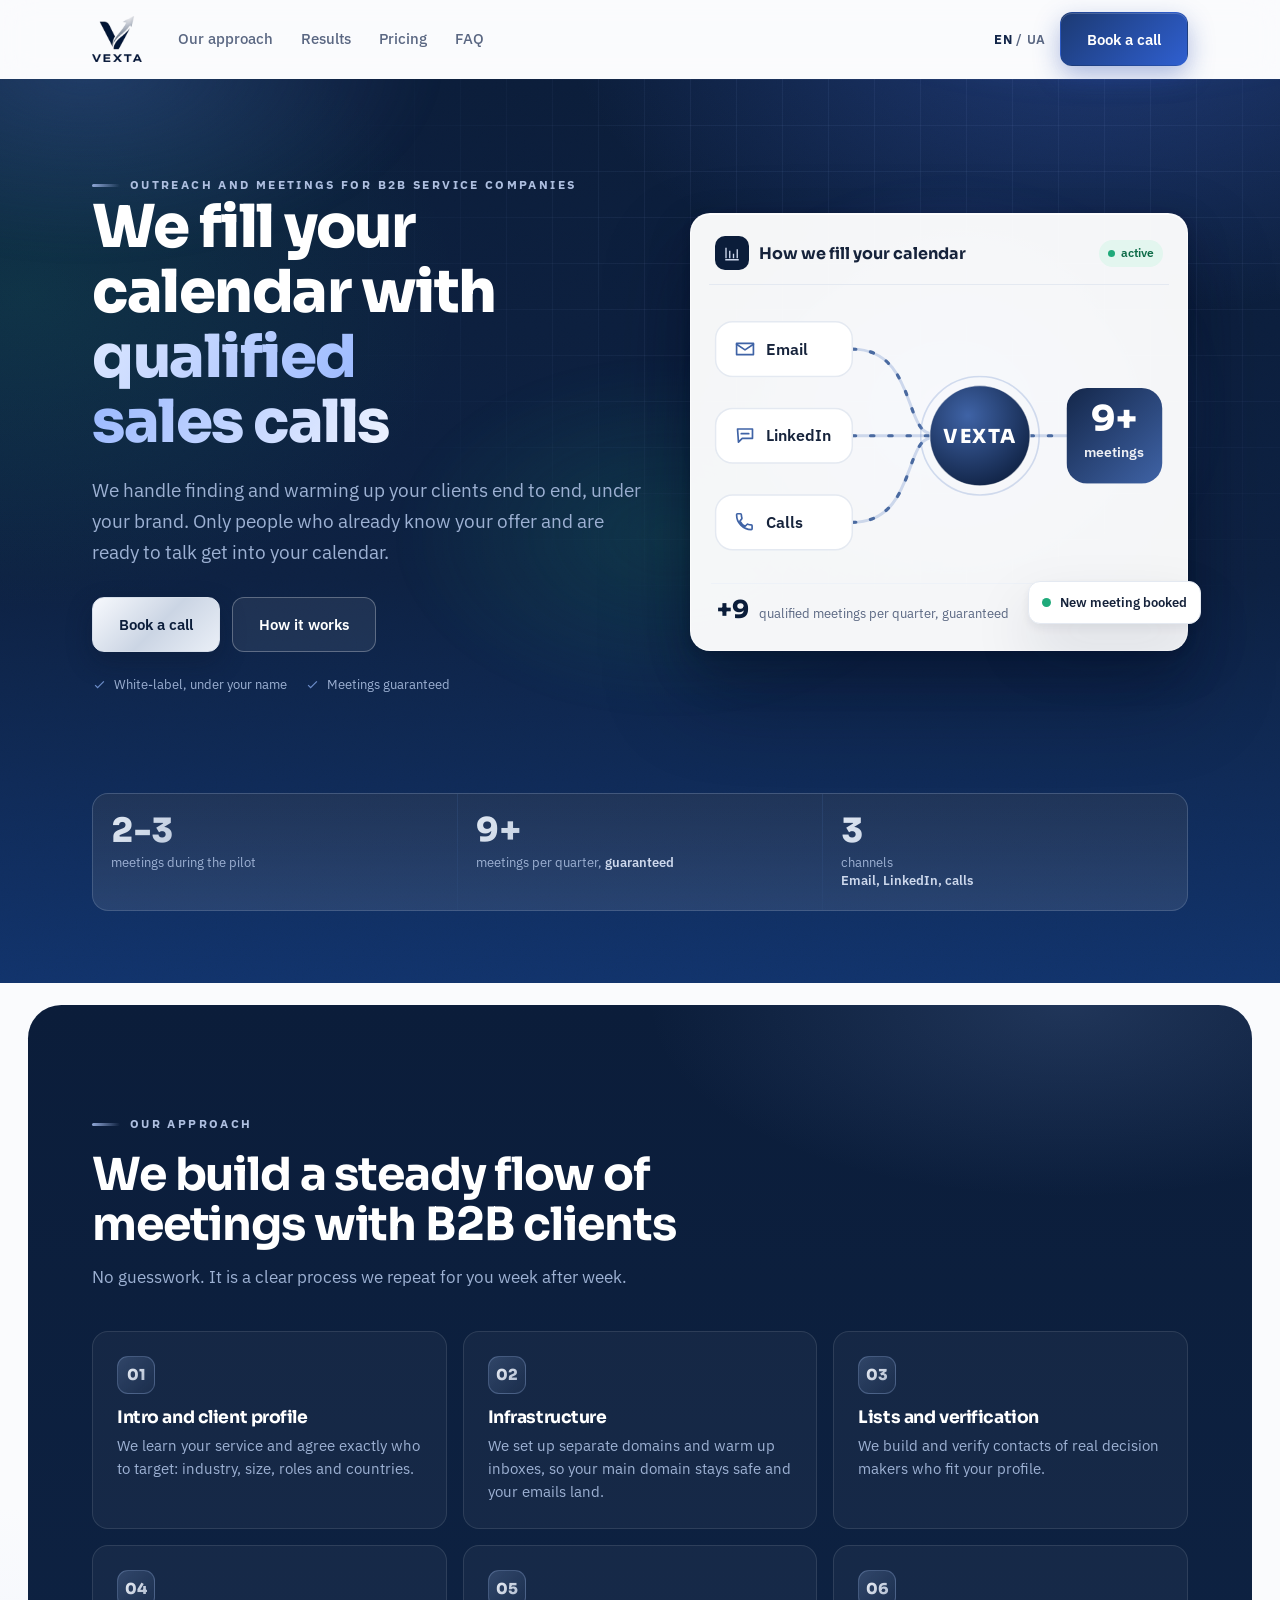
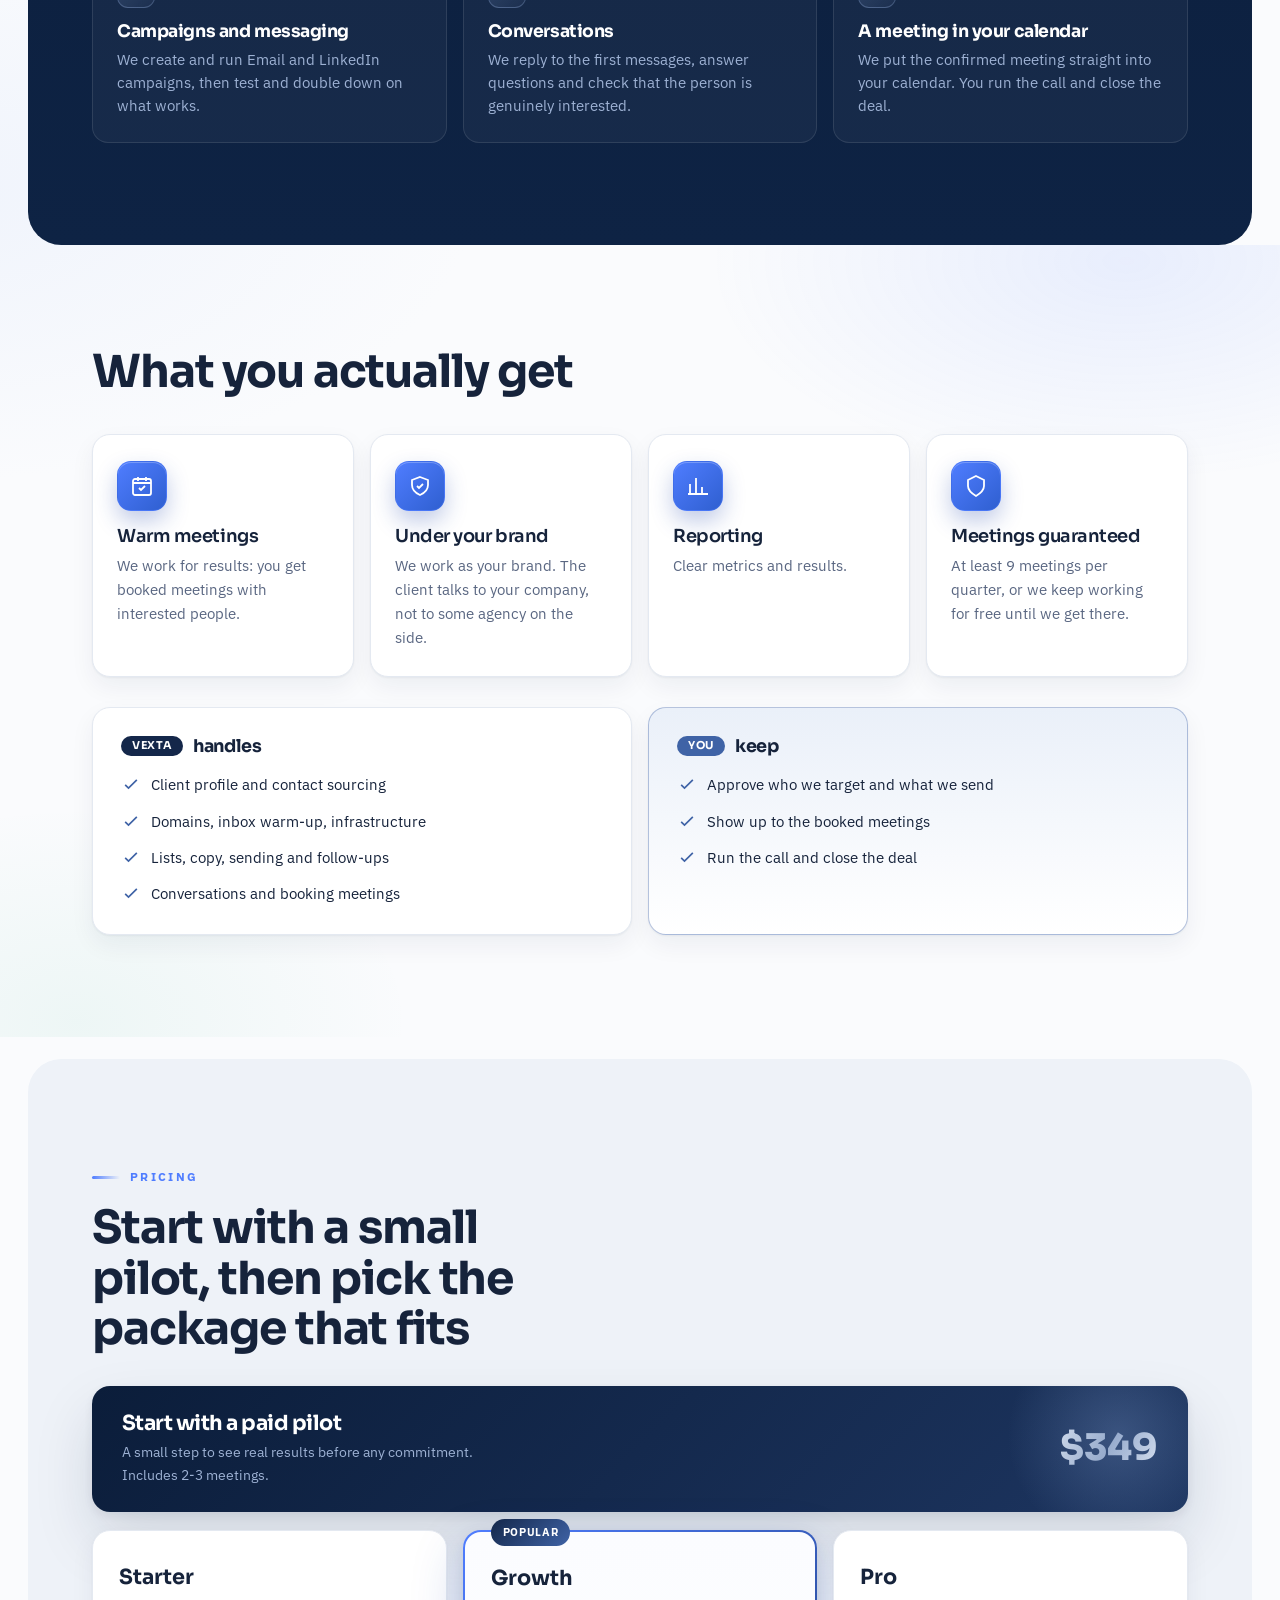
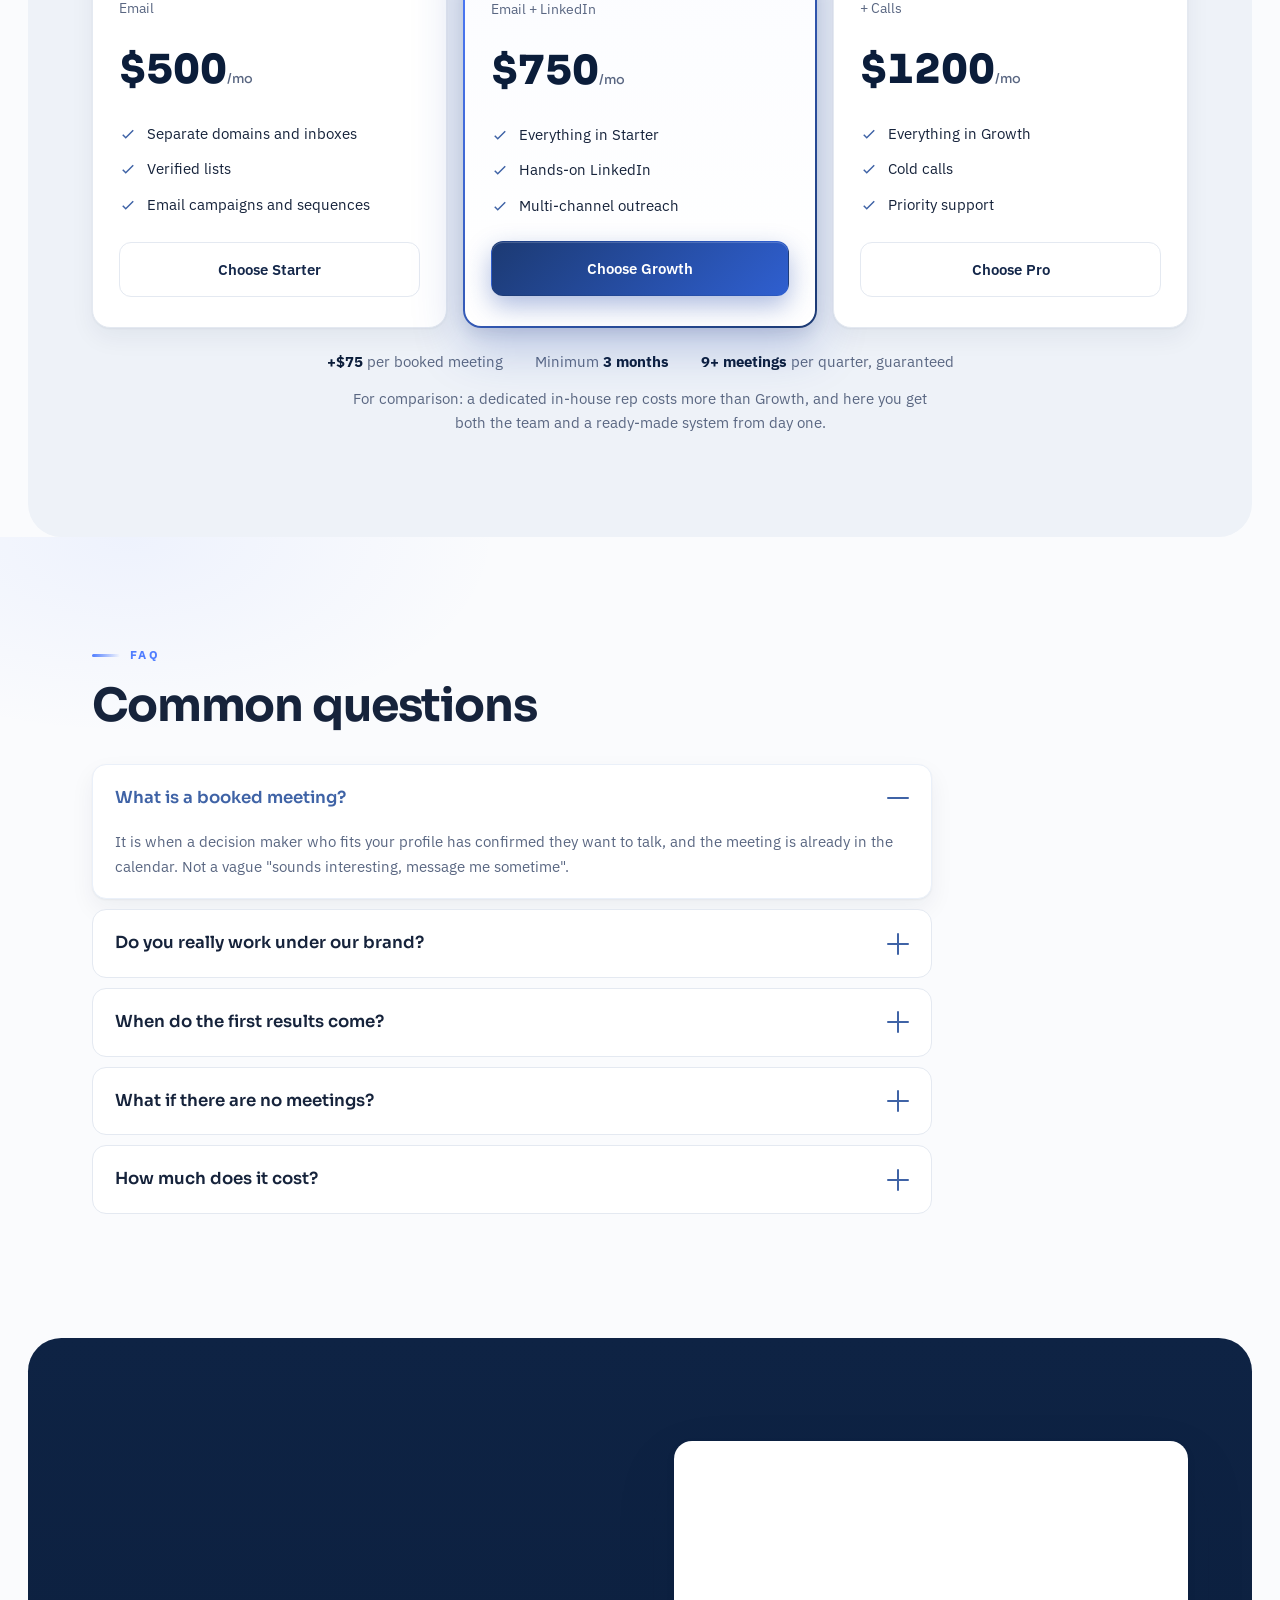
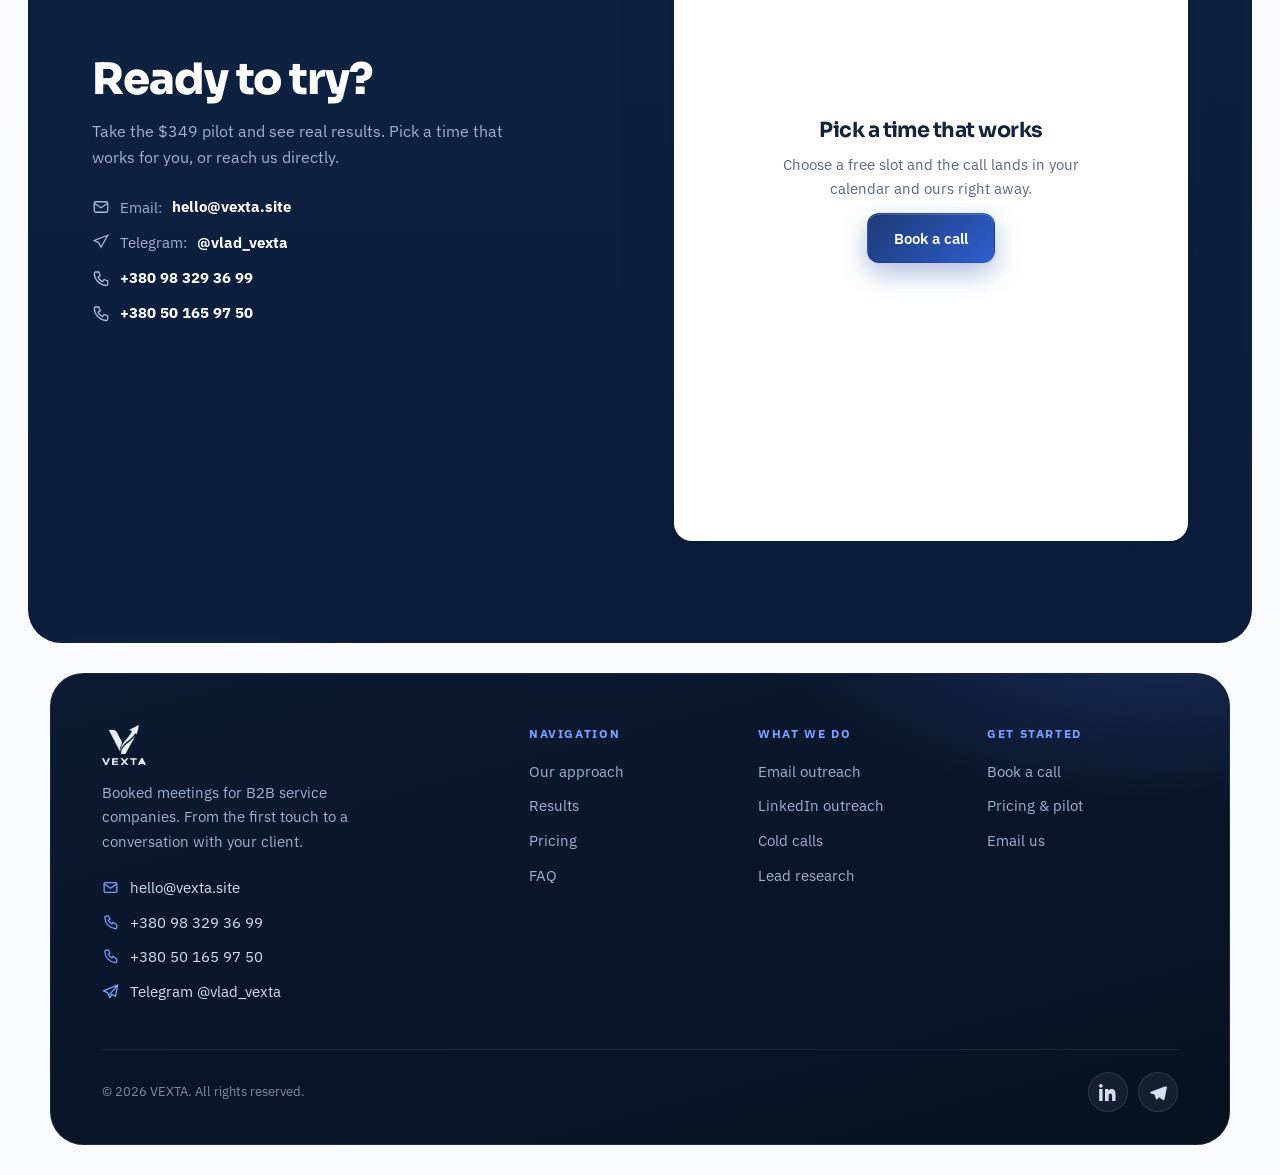
==== commit 7134b8be: "Remove launch-timeline claims (7 days) from EN and UA pages Co-Authored-By: Claude Opus 5.5 <noreply" ====
--- a/index.html
+++ b/index.html
@@ -167,12 +167,12 @@
   @media (prefers-reduced-motion: reduce){ html.js .fl .flowdash,html.js .fl .hubring,html.js .fl .chg,html.js .fl .outgrp{animation:none; opacity:1; transform:none;} html.js .fl .hubring{opacity:0;} }
 
   /* stats strip */
-  .stats{position:relative; z-index:2; display:grid; grid-template-columns:repeat(4,1fr); gap:1px; margin-top:8px; background:rgba(255,255,255,.1); border:1px solid rgba(255,255,255,.12); border-radius:16px; overflow:hidden;}
+  .stats{position:relative; z-index:2; display:grid; grid-template-columns:repeat(3,1fr); gap:1px; margin-top:8px; background:rgba(255,255,255,.1); border:1px solid rgba(255,255,255,.12); border-radius:16px; overflow:hidden;}
   .stat{background:linear-gradient(180deg,rgba(13,25,48,.3),rgba(13,25,48,.05)); padding:20px 18px; text-align:left; transition:background .2s;}
   .stat:hover{background:rgba(255,255,255,.06);}
   .stat .n{font-family:var(--f-display); font-weight:800; font-size:clamp(1.5rem,3.4vw,2.1rem); line-height:1; font-variant-numeric:tabular-nums;}
   .stat .l{font-size:.8rem; color:var(--on-navy-soft); margin-top:7px; line-height:1.4;} .stat .l b{color:#cdd8ec; font-weight:600;}
-  @media (max-width:760px){ .stats{grid-template-columns:1fr 1fr;} }
+  @media (max-width:760px){ .stats{grid-template-columns:1fr 1fr;} .stat:last-child{grid-column:1/-1;} }
 
   /* reveal */
   .reveal{opacity:1; transform:none;}
@@ -383,7 +383,6 @@
       <div class="pill-row">
         <span><svg aria-hidden="true" viewBox="0 0 24 24"><path d="M5 13l4 4L19 7"/></svg>White-label, under your name</span>
         <span><svg aria-hidden="true" viewBox="0 0 24 24"><path d="M5 13l4 4L19 7"/></svg>Meetings guaranteed</span>
-        <span><svg aria-hidden="true" viewBox="0 0 24 24"><path d="M5 13l4 4L19 7"/></svg>Launch in 7 days</span>
       </div>
     </div>
 
@@ -450,7 +449,6 @@
     <div class="stats">
       <div class="stat"><div class="n silver">2-3</div><div class="l">meetings during the pilot</div></div>
       <div class="stat"><div class="n silver">9+</div><div class="l">meetings per quarter, <b>guaranteed</b></div></div>
-      <div class="stat"><div class="n silver">7 days</div><div class="l">to first replies after launch</div></div>
       <div class="stat"><div class="n silver">3</div><div class="l">channels<br><b>Email, LinkedIn, calls</b></div></div>
     </div>
   </div>
@@ -574,7 +572,7 @@
     <div class="faq reveal">
       <details open><summary>What is a booked meeting?<span class="pm"></span></summary><p>It is when a decision maker who fits your profile has confirmed they want to talk, and the meeting is already in the calendar. Not a vague "sounds interesting, message me sometime".</p></details>
       <details><summary>Do you really work under our brand?<span class="pm"></span></summary><p>Yes. All messages go from your company and your own domain. To the client it looks like your in-house team.</p></details>
-      <details><summary>When do the first results come?<span class="pm"></span></summary><p>First replies start within a week of launch. First meetings usually appear in weeks 3-6.</p></details>
+      <details><summary>When do the first results come?<span class="pm"></span></summary><p>First meetings usually appear in weeks 3-6.</p></details>
       <details><summary>What if there are no meetings?<span class="pm"></span></summary><p>On the pilot we agree on 2-3 meetings. On monthly work we guarantee at least 9 per quarter, or we keep working for free until we reach that number.</p></details>
       <details><summary>How much does it cost?<span class="pm"></span></summary><p>The pilot is $349. Then packages from $500 to $1200 per month, plus $75 per booked meeting. Minimum 3 months.</p></details>
     </div>
